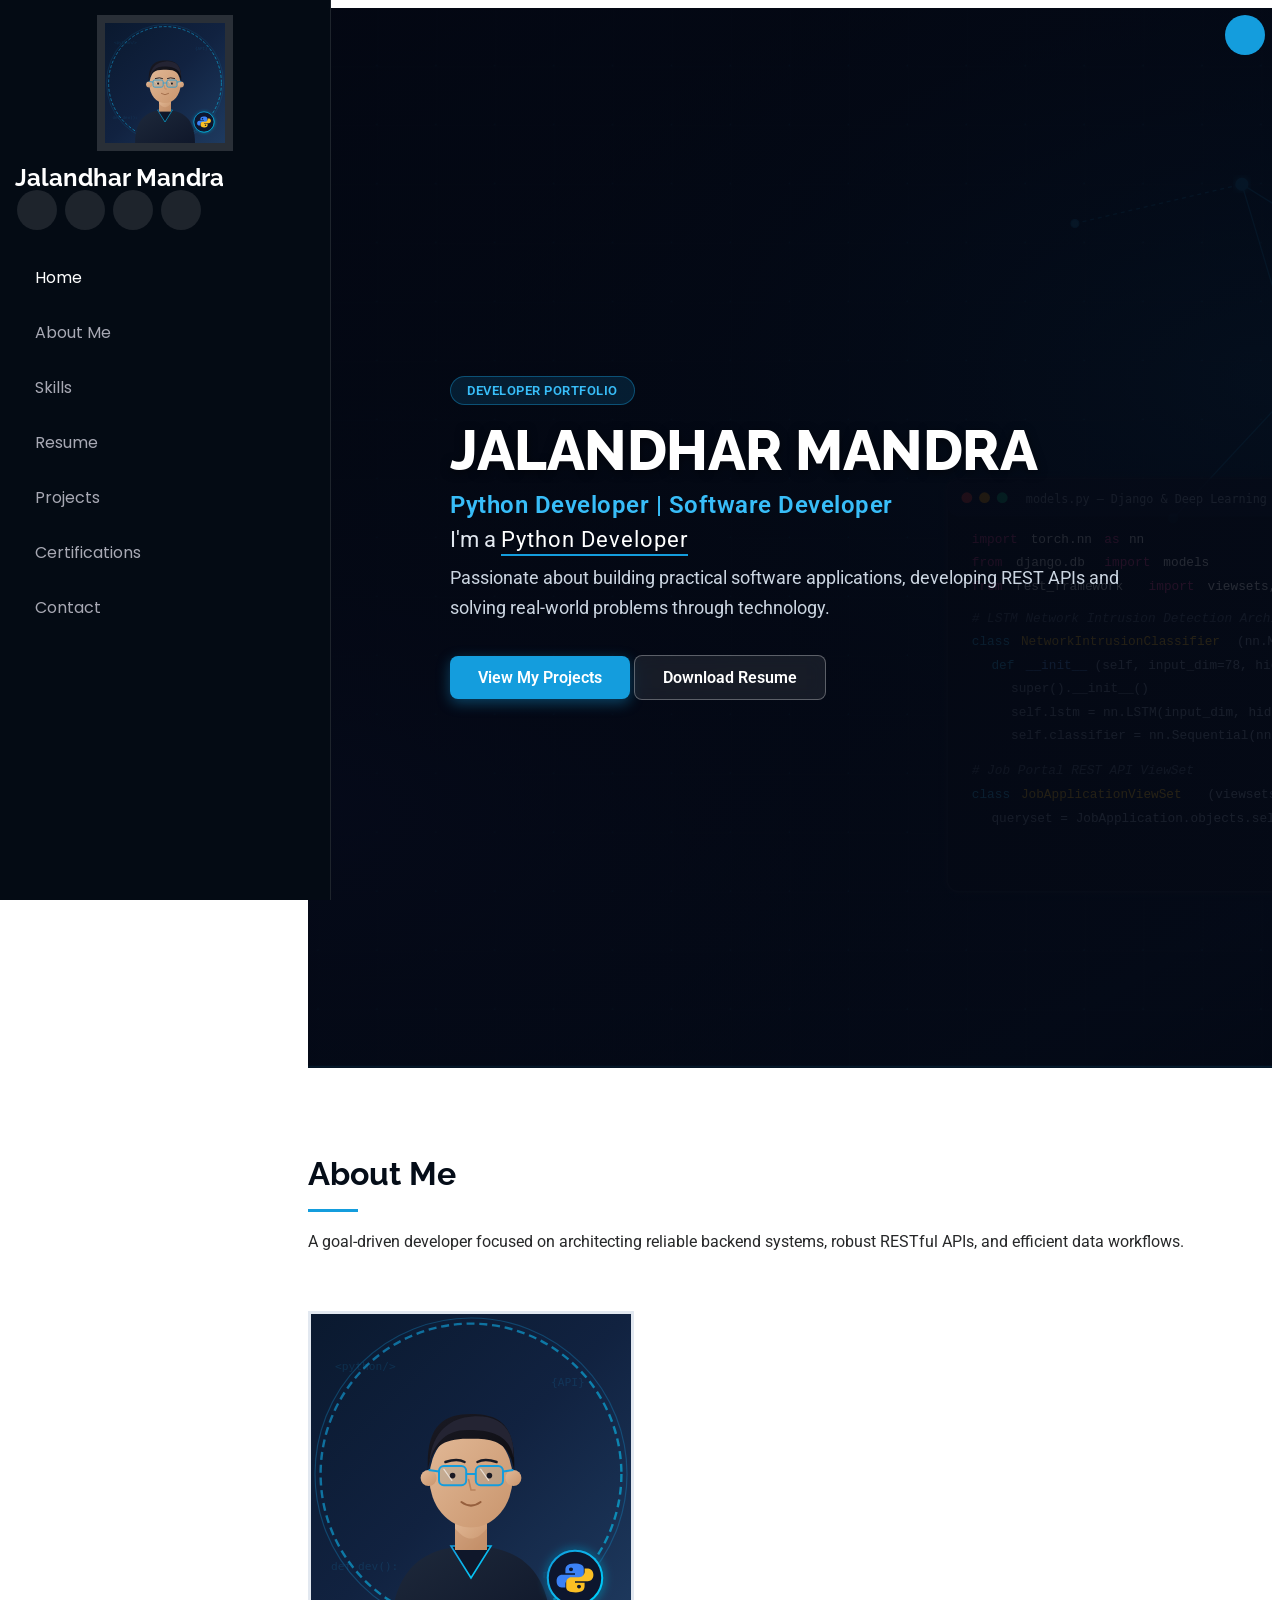
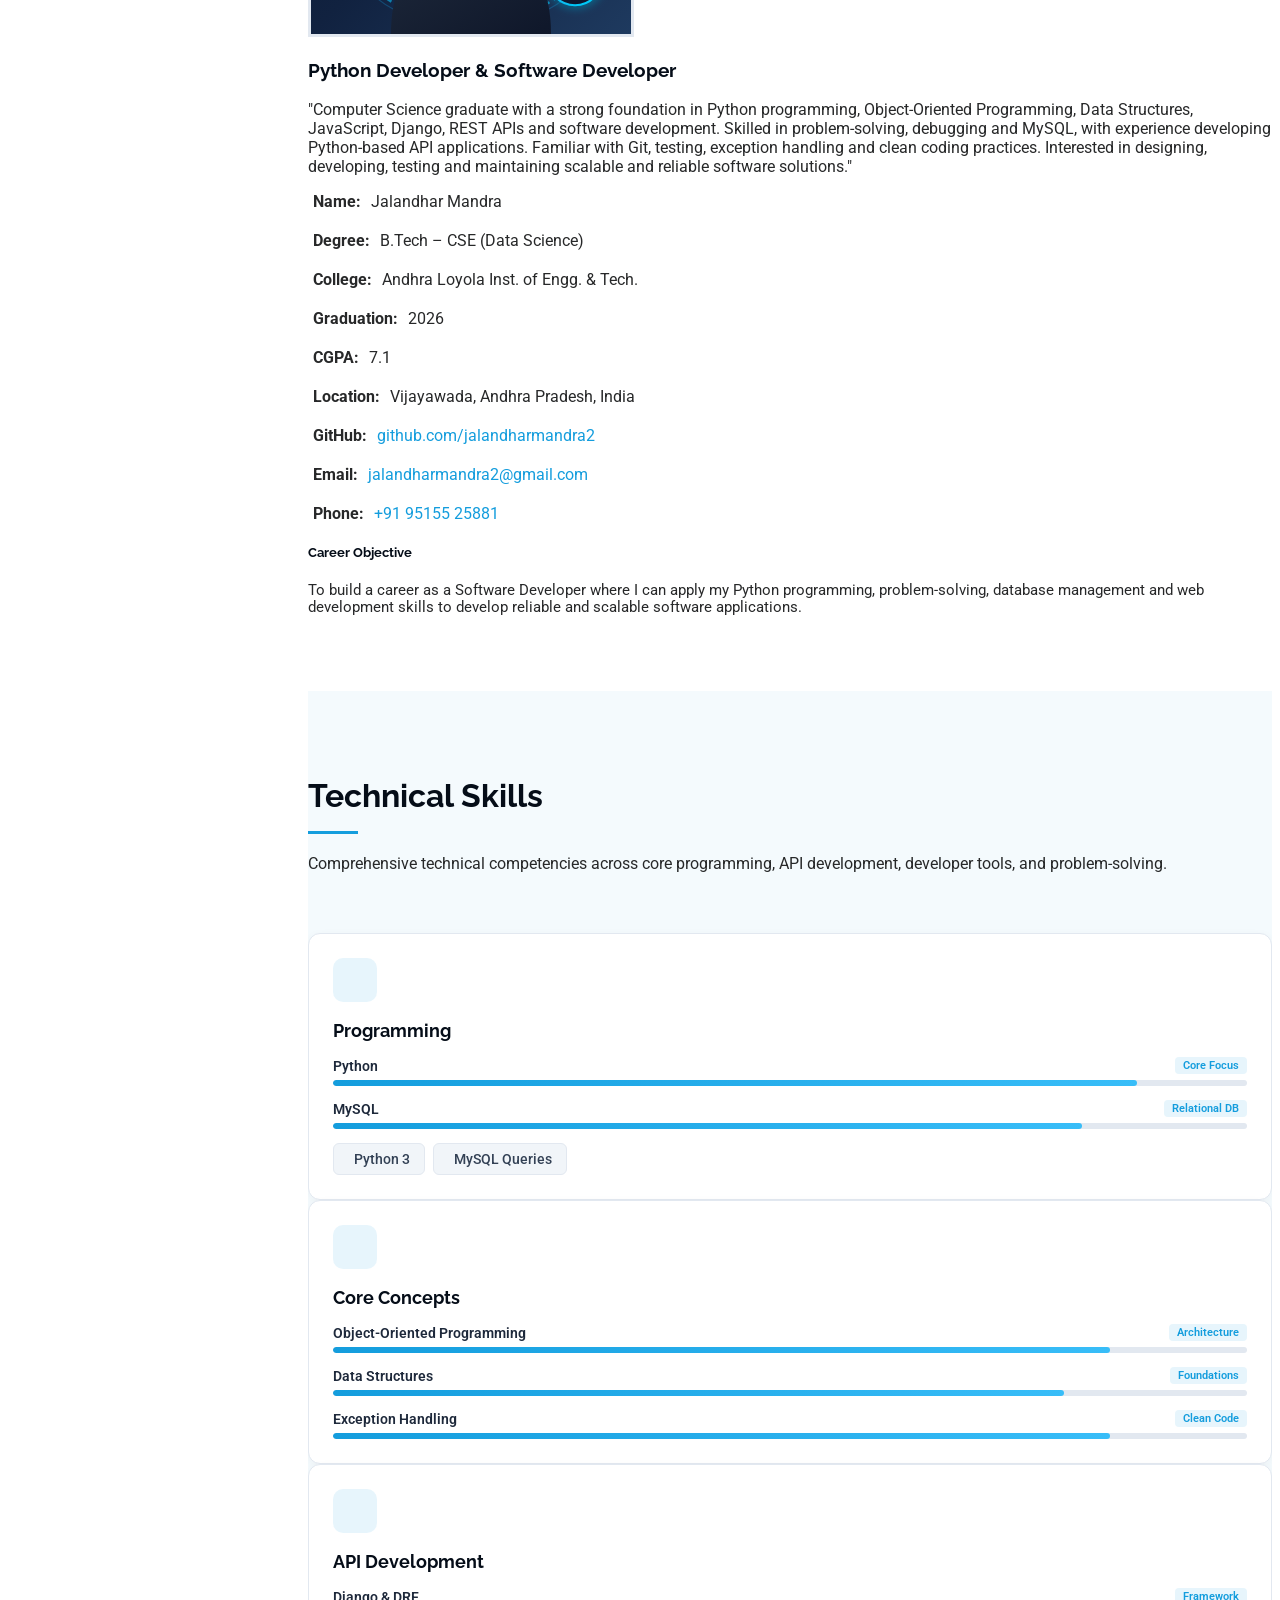
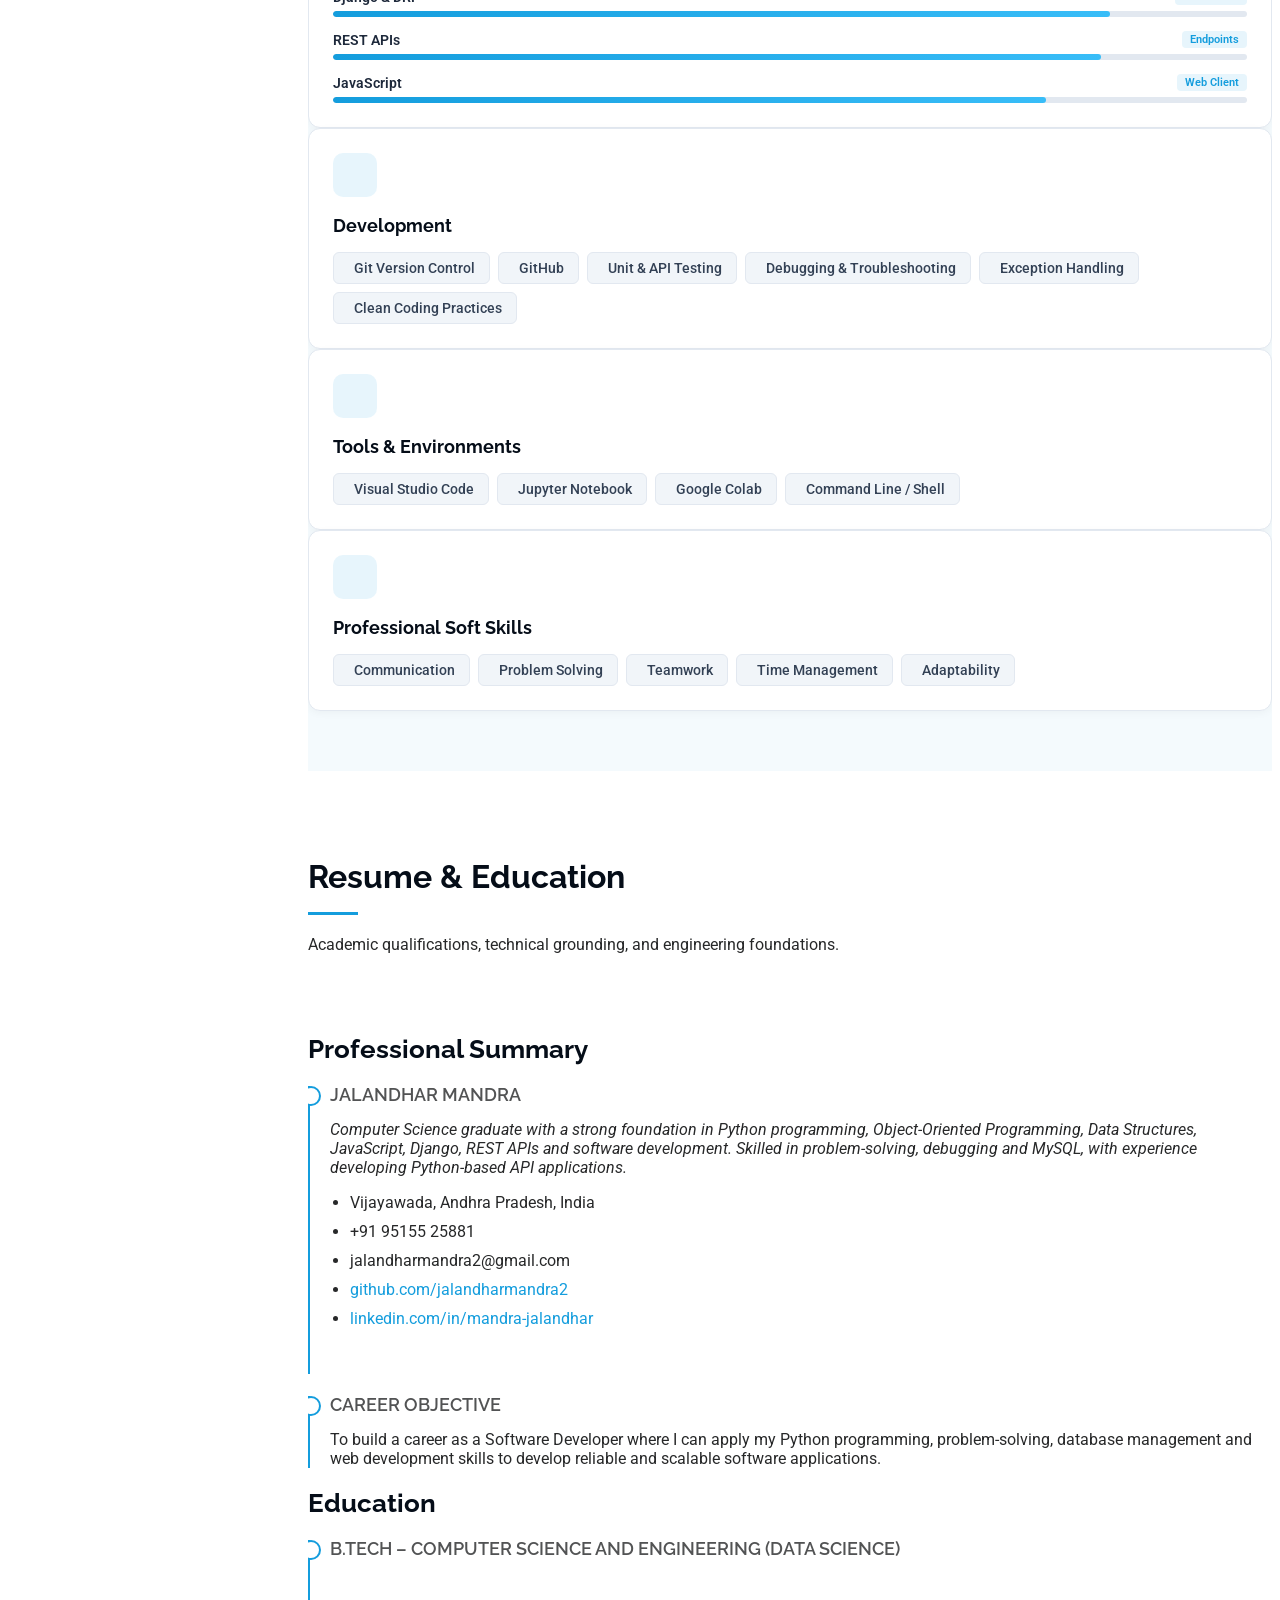
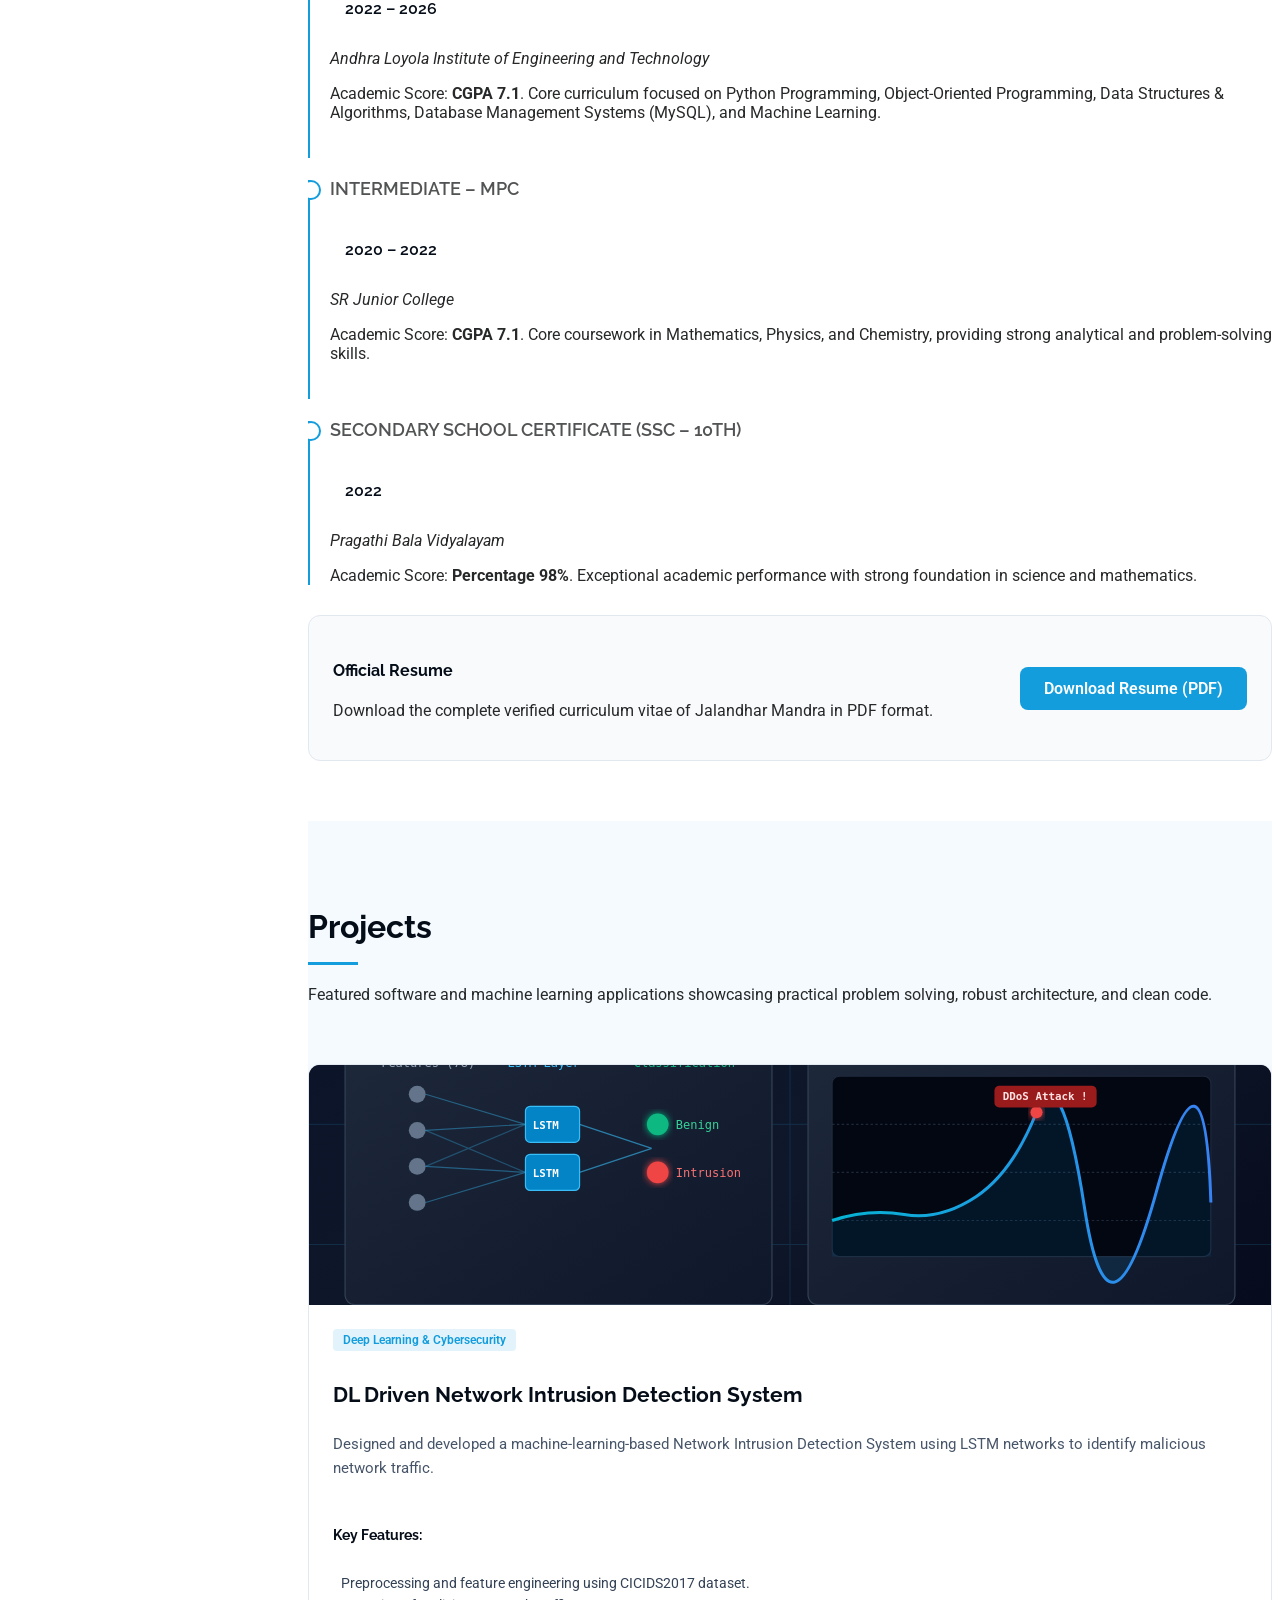
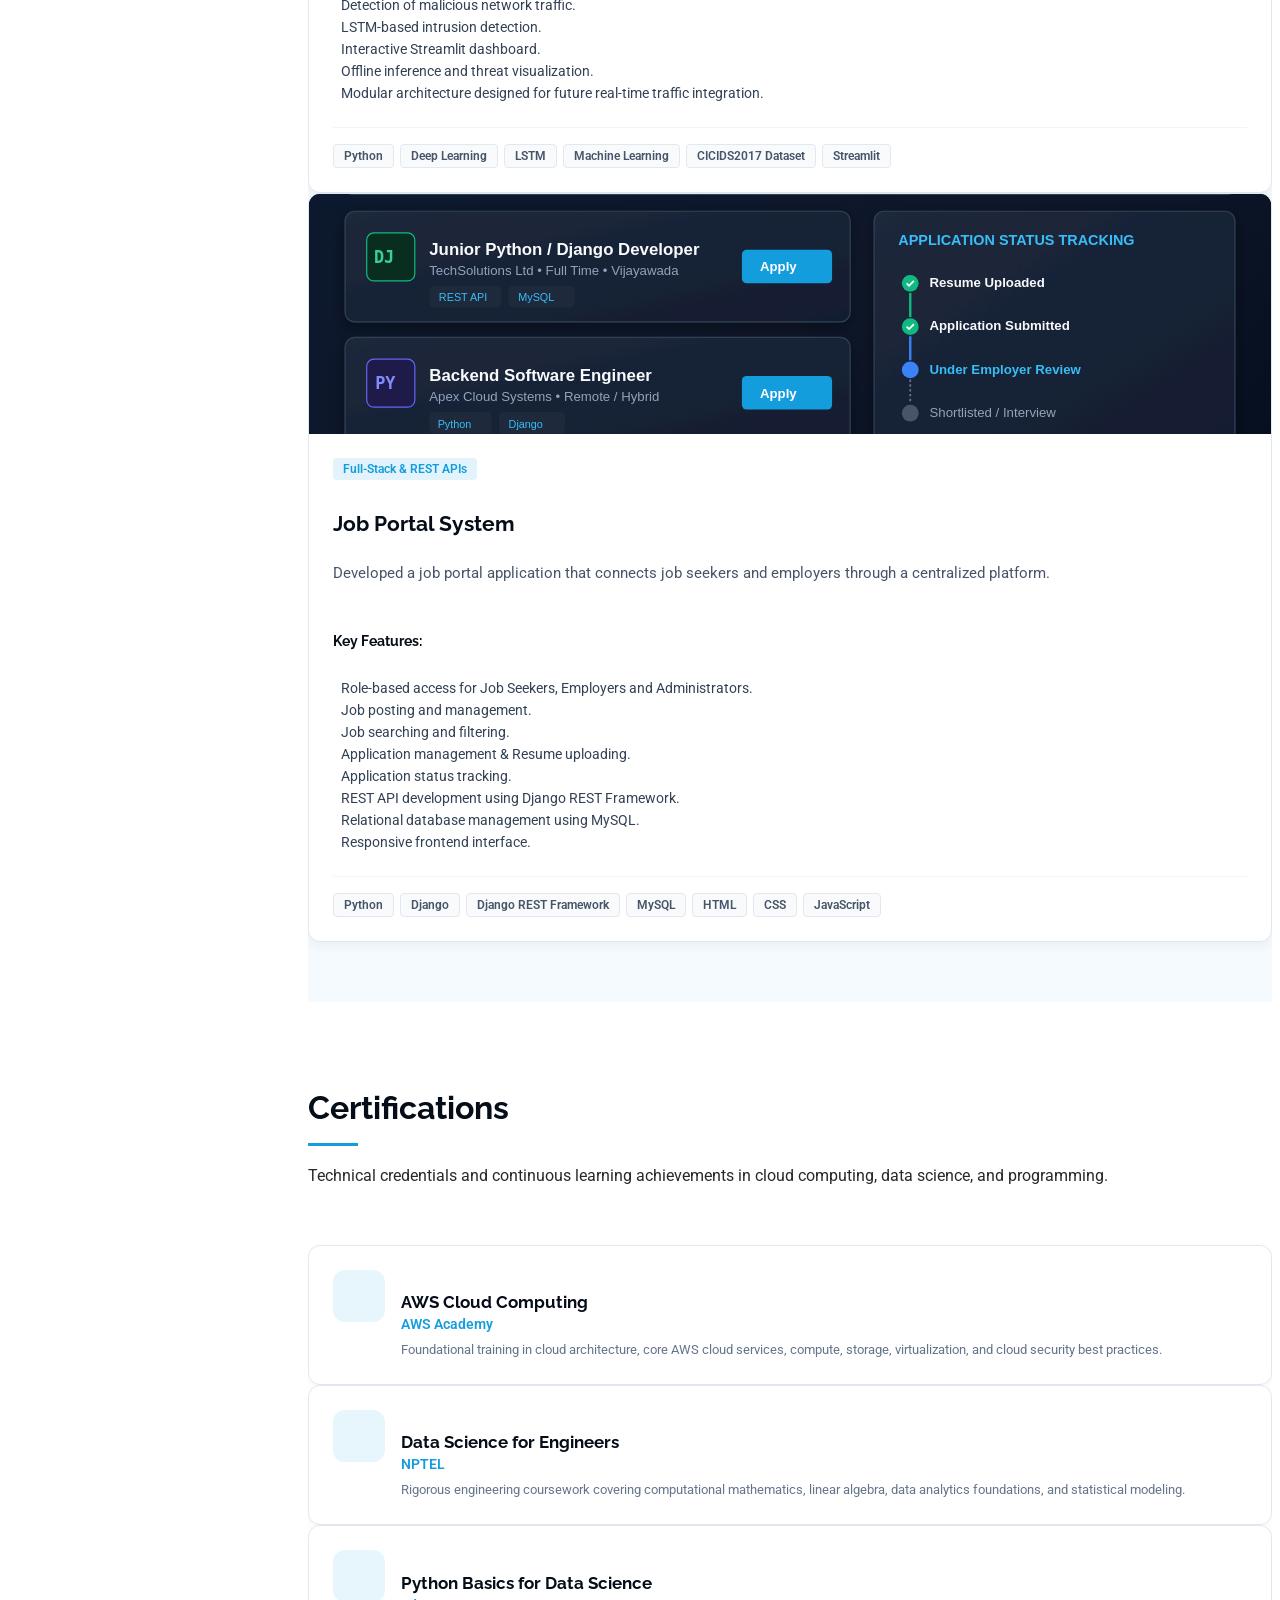
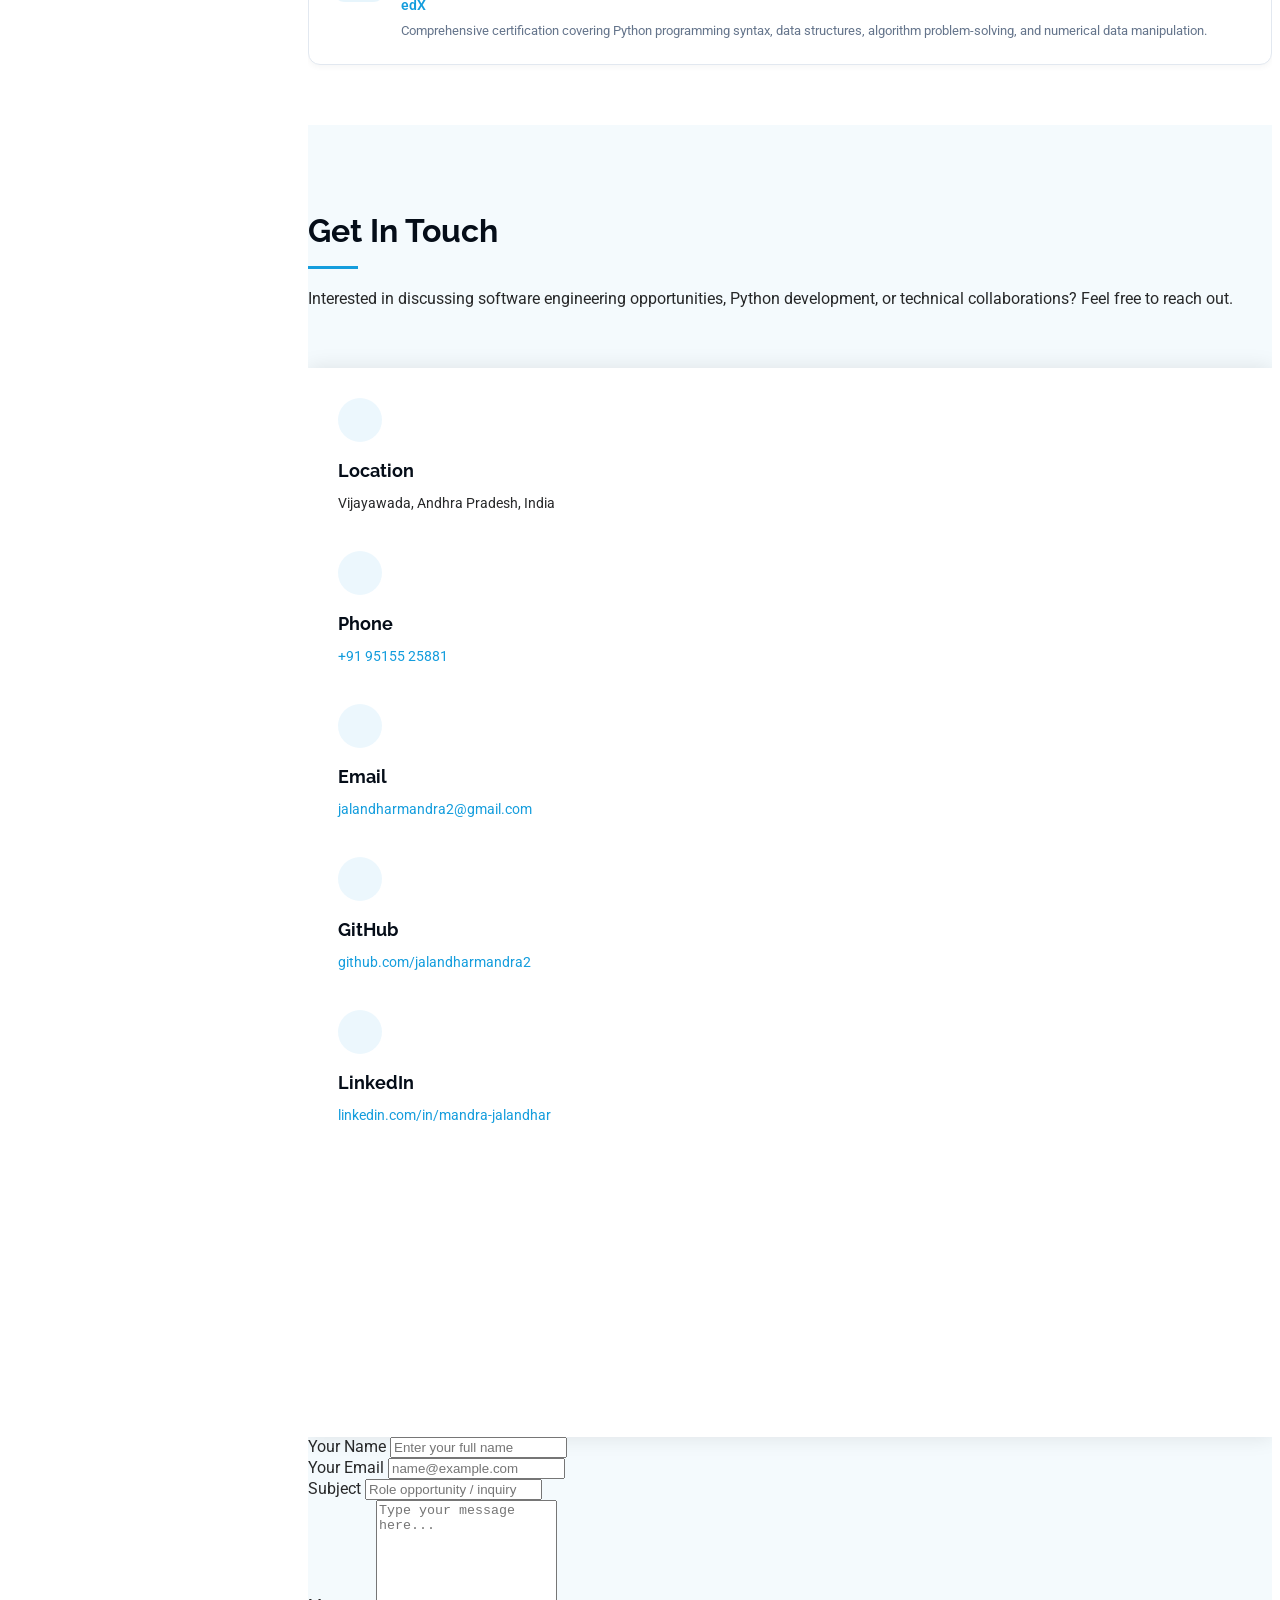
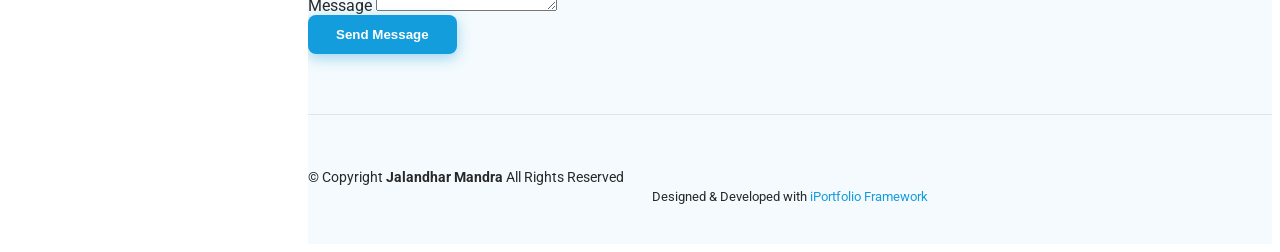
==== index.html @ edb0dbde "Initial commit: Jalandhar Mandra portfolio" ====
<!DOCTYPE html>
<html lang="en">

<head>
  <meta charset="utf-8">
  <meta content="width=device-width, initial-scale=1.0" name="viewport">
  <title>Jalandhar Mandra | Python Developer Portfolio</title>
  <meta content="Professional portfolio of Jalandhar Mandra – Python Developer, Software Developer, and Django Developer specializing in REST APIs, MySQL, and scalable software solutions." name="description">
  <meta content="Jalandhar Mandra, Python Developer, Software Developer, Django Developer, REST APIs, MySQL, Vijayawada, Portfolio, Deep Learning, Data Science" name="keywords">
  <meta name="author" content="Jalandhar Mandra">

  <!-- Open Graph / Meta -->
  <meta property="og:title" content="Jalandhar Mandra | Python Developer Portfolio">
  <meta property="og:description" content="Computer Science graduate with a strong foundation in Python programming, Object-Oriented Programming, Data Structures, Django, REST APIs and software development.">
  <meta property="og:type" content="website">
  <meta property="og:image" content="assets/img/profile-img.svg">

  <!-- Favicons -->
  <link href="assets/img/favicon.png" rel="icon">
  <link href="assets/img/apple-touch-icon.png" rel="apple-touch-icon">

  <!-- Fonts -->
  <link href="https://fonts.googleapis.com" rel="preconnect">
  <link href="https://fonts.gstatic.com" rel="preconnect" crossorigin>
  <link href="https://fonts.googleapis.com/css2?family=Roboto:ital,wght@0,100;0,300;0,400;0,500;0,700;0,900;1,100;1,300;1,400;1,500;1,700;1,900&family=Poppins:ital,wght@0,100;0,200;0,300;0,400;0,500;0,600;0,700;0,800;0,900;1,100;1,200;1,300;1,400;1,500;1,600;1,700;1,800;1,900&family=Raleway:ital,wght@0,100;0,200;0,300;0,400;0,500;0,600;0,700;0,800;0,900;1,100;1,200;1,300;1,400;1,500;1,600;1,700;1,800;1,900&display=swap" rel="stylesheet">

  <!-- Vendor CSS Files -->
  <link href="assets/vendor/bootstrap/css/bootstrap.min.css" rel="stylesheet">
  <link href="assets/vendor/bootstrap-icons/bootstrap-icons.css" rel="stylesheet">
  <link href="assets/vendor/aos/aos.css" rel="stylesheet">
  <link href="assets/vendor/glightbox/css/glightbox.min.css" rel="stylesheet">
  <link href="assets/vendor/swiper/swiper-bundle.min.css" rel="stylesheet">

  <!-- Main CSS File -->
  <link href="assets/css/main.css" rel="stylesheet">
</head>

<body class="index-page">

  <!-- Header / Sidebar -->
  <header id="header" class="header dark-background d-flex flex-column">
    <i class="header-toggle d-xl-none bi bi-list"></i>

    <div class="profile-img">
      <img src="assets/img/profile-img.svg" alt="Jalandhar Mandra" class="img-fluid rounded-circle">
    </div>

    <a href="index.html" class="logo d-flex align-items-center justify-content-center">
      <h1 class="sitename">Jalandhar Mandra</h1>
    </a>

    <div class="social-links text-center">
      <a href="https://github.com/jalandharmandra2" target="_blank" rel="noopener noreferrer" class="github" title="GitHub"><i class="bi bi-github"></i></a>
      <a href="https://linkedin.com/in/mandra-jalandhar" target="_blank" rel="noopener noreferrer" class="linkedin" title="LinkedIn"><i class="bi bi-linkedin"></i></a>
      <a href="mailto:jalandharmandra2@gmail.com" class="envelope" title="Email"><i class="bi bi-envelope"></i></a>
      <a href="tel:+919515525881" class="phone" title="Call"><i class="bi bi-telephone"></i></a>
    </div>

    <nav id="navmenu" class="navmenu">
      <ul>
        <li><a href="#hero" class="active"><i class="bi bi-house navicon"></i> Home</a></li>
        <li><a href="#about"><i class="bi bi-person navicon"></i> About Me</a></li>
        <li><a href="#skills"><i class="bi bi-gear navicon"></i> Skills</a></li>
        <li><a href="#resume"><i class="bi bi-file-earmark-text navicon"></i> Resume</a></li>
        <li><a href="#projects"><i class="bi bi-code-slash navicon"></i> Projects</a></li>
        <li><a href="#certifications"><i class="bi bi-award navicon"></i> Certifications</a></li>
        <li><a href="#contact"><i class="bi bi-envelope navicon"></i> Contact</a></li>
      </ul>
    </nav>
  </header>

  <main class="main">

    <!-- Hero Section -->
    <section id="hero" class="hero section dark-background">
      <img src="assets/img/hero-bg.svg" alt="Developer Workspace Background" class="hero-bg-img" data-aos="fade-in">

      <div class="container" data-aos="fade-up" data-aos-delay="100">
        <span class="hero-badge"><i class="bi bi-code-square me-2"></i>Developer Portfolio</span>
        <h2>JALANDHAR MANDRA</h2>
        <div class="hero-headline">Python Developer | Software Developer</div>
        <p class="hero-typed-text">I'm a <span class="typed" data-typed-items="Python Developer, Django Developer, Software Developer, Backend Developer">Python Developer</span><span class="typed-cursor typed-cursor--blink" aria-hidden="true"></span></p>
        <p class="hero-intro">Passionate about building practical software applications, developing REST APIs and solving real-world problems through technology.</p>
        
        <div class="hero-buttons d-flex flex-wrap gap-3">
          <a href="#projects" class="btn-hero-primary"><i class="bi bi-grid-fill me-2"></i>View My Projects</a>
          <a href="assets/files/Jalandhar_Mandra_Resume.pdf" download="Jalandhar_Mandra_Resume.pdf" target="_blank" class="btn-hero-secondary"><i class="bi bi-file-earmark-arrow-down-fill me-2"></i>Download Resume</a>
        </div>
      </div>
    </section><!-- /Hero Section -->

    <!-- About Me Section -->
    <section id="about" class="about section">

      <!-- Section Title -->
      <div class="container section-title" data-aos="fade-up">
        <h2>About Me</h2>
        <p>A goal-driven developer focused on architecting reliable backend systems, robust RESTful APIs, and efficient data workflows.</p>
      </div><!-- End Section Title -->

      <div class="container" data-aos="fade-up" data-aos-delay="100">

        <div class="row gy-4 justify-content-center align-items-center">
          <div class="col-lg-4 text-center">
            <img src="assets/img/profile-img.svg" class="img-fluid rounded-4 shadow-sm" alt="Jalandhar Mandra Profile" style="max-width: 320px; border: 3px solid #e2e8f0;">
          </div>
          <div class="col-lg-8 content">
            <h3 class="fw-bold text-dark mb-3">Python Developer &amp; Software Developer</h3>
            <p class="fst-italic text-secondary mb-3">
              "Computer Science graduate with a strong foundation in Python programming, Object-Oriented Programming, Data Structures, JavaScript, Django, REST APIs and software development. Skilled in problem-solving, debugging and MySQL, with experience developing Python-based API applications. Familiar with Git, testing, exception handling and clean coding practices. Interested in designing, developing, testing and maintaining scalable and reliable software solutions."
            </p>

            <div class="row my-4">
              <div class="col-lg-6">
                <ul class="list-unstyled">
                  <li class="py-1"><i class="bi bi-chevron-right text-primary me-2"></i> <strong>Name:</strong> <span>Jalandhar Mandra</span></li>
                  <li class="py-1"><i class="bi bi-chevron-right text-primary me-2"></i> <strong>Degree:</strong> <span>B.Tech – CSE (Data Science)</span></li>
                  <li class="py-1"><i class="bi bi-chevron-right text-primary me-2"></i> <strong>College:</strong> <span>Andhra Loyola Inst. of Engg. &amp; Tech.</span></li>
                  <li class="py-1"><i class="bi bi-chevron-right text-primary me-2"></i> <strong>Graduation:</strong> <span>2026</span></li>
                </ul>
              </div>
              <div class="col-lg-6">
                <ul class="list-unstyled">
                  <li class="py-1"><i class="bi bi-chevron-right text-primary me-2"></i> <strong>CGPA:</strong> <span>7.1</span></li>
                  <li class="py-1"><i class="bi bi-chevron-right text-primary me-2"></i> <strong>Location:</strong> <span>Vijayawada, Andhra Pradesh, India</span></li>
                  <li class="py-1"><i class="bi bi-chevron-right text-primary me-2"></i> <strong>GitHub:</strong> <span><a href="https://github.com/jalandharmandra2" target="_blank" rel="noopener noreferrer" class="text-primary fw-semibold">github.com/jalandharmandra2</a></span></li>
                  <li class="py-1"><i class="bi bi-chevron-right text-primary me-2"></i> <strong>Email:</strong> <span><a href="mailto:jalandharmandra2@gmail.com" class="text-dark">jalandharmandra2@gmail.com</a></span></li>
                  <li class="py-1"><i class="bi bi-chevron-right text-primary me-2"></i> <strong>Phone:</strong> <span><a href="tel:+919515525881" class="text-dark">+91 95155 25881</a></span></li>
                </ul>
              </div>
            </div>

            <div class="p-3 rounded-3 bg-light border">
              <h5 class="fw-bold mb-2 text-dark"><i class="bi bi-compass-fill text-primary me-2"></i>Career Objective</h5>
              <p class="mb-0 text-muted" style="font-size: 14.5px;">
                To build a career as a Software Developer where I can apply my Python programming, problem-solving, database management and web development skills to develop reliable and scalable software applications.
              </p>
            </div>

          </div>
        </div>

      </div>

    </section><!-- /About Section -->

    <!-- Technical Skills Section -->
    <section id="skills" class="skills section light-background">

      <!-- Section Title -->
      <div class="container section-title" data-aos="fade-up">
        <h2>Technical Skills</h2>
        <p>Comprehensive technical competencies across core programming, API development, developer tools, and problem-solving.</p>
      </div><!-- End Section Title -->

      <div class="container" data-aos="fade-up" data-aos-delay="100">

        <div class="row gy-4">

          <!-- Category 1: Programming -->
          <div class="col-lg-4 col-md-6" data-aos="fade-up" data-aos-delay="100">
            <div class="skill-card">
              <div class="skill-card-icon">
                <i class="bi bi-terminal"></i>
              </div>
              <h3 class="skill-card-title">Programming</h3>
              <div class="skill-item-bar">
                <div class="skill-meta">
                  <span class="skill-name">Python</span>
                  <span class="skill-level-tag">Core Focus</span>
                </div>
                <div class="skill-neutral-track">
                  <div class="skill-neutral-fill" style="width: 88%;"></div>
                </div>
              </div>
              <div class="skill-item-bar">
                <div class="skill-meta">
                  <span class="skill-name">MySQL</span>
                  <span class="skill-level-tag">Relational DB</span>
                </div>
                <div class="skill-neutral-track">
                  <div class="skill-neutral-fill" style="width: 82%;"></div>
                </div>
              </div>
              <div class="skill-badge-list mt-3">
                <span class="skill-badge"><i class="bi bi-filetype-py"></i>Python 3</span>
                <span class="skill-badge"><i class="bi bi-database"></i>MySQL Queries</span>
              </div>
            </div>
          </div>

          <!-- Category 2: Core Concepts -->
          <div class="col-lg-4 col-md-6" data-aos="fade-up" data-aos-delay="150">
            <div class="skill-card">
              <div class="skill-card-icon">
                <i class="bi bi-cpu"></i>
              </div>
              <h3 class="skill-card-title">Core Concepts</h3>
              <div class="skill-item-bar">
                <div class="skill-meta">
                  <span class="skill-name">Object-Oriented Programming</span>
                  <span class="skill-level-tag">Architecture</span>
                </div>
                <div class="skill-neutral-track">
                  <div class="skill-neutral-fill" style="width: 85%;"></div>
                </div>
              </div>
              <div class="skill-item-bar">
                <div class="skill-meta">
                  <span class="skill-name">Data Structures</span>
                  <span class="skill-level-tag">Foundations</span>
                </div>
                <div class="skill-neutral-track">
                  <div class="skill-neutral-fill" style="width: 80%;"></div>
                </div>
              </div>
              <div class="skill-item-bar">
                <div class="skill-meta">
                  <span class="skill-name">Exception Handling</span>
                  <span class="skill-level-tag">Clean Code</span>
                </div>
                <div class="skill-neutral-track">
                  <div class="skill-neutral-fill" style="width: 85%;"></div>
                </div>
              </div>
            </div>
          </div>

          <!-- Category 3: API Development -->
          <div class="col-lg-4 col-md-6" data-aos="fade-up" data-aos-delay="200">
            <div class="skill-card">
              <div class="skill-card-icon">
                <i class="bi bi-cloud-arrow-up"></i>
              </div>
              <h3 class="skill-card-title">API Development</h3>
              <div class="skill-item-bar">
                <div class="skill-meta">
                  <span class="skill-name">Django &amp; DRF</span>
                  <span class="skill-level-tag">Framework</span>
                </div>
                <div class="skill-neutral-track">
                  <div class="skill-neutral-fill" style="width: 85%;"></div>
                </div>
              </div>
              <div class="skill-item-bar">
                <div class="skill-meta">
                  <span class="skill-name">REST APIs</span>
                  <span class="skill-level-tag">Endpoints</span>
                </div>
                <div class="skill-neutral-track">
                  <div class="skill-neutral-fill" style="width: 84%;"></div>
                </div>
              </div>
              <div class="skill-item-bar">
                <div class="skill-meta">
                  <span class="skill-name">JavaScript</span>
                  <span class="skill-level-tag">Web Client</span>
                </div>
                <div class="skill-neutral-track">
                  <div class="skill-neutral-fill" style="width: 78%;"></div>
                </div>
              </div>
            </div>
          </div>

          <!-- Category 4: Development -->
          <div class="col-lg-4 col-md-6" data-aos="fade-up" data-aos-delay="250">
            <div class="skill-card">
              <div class="skill-card-icon">
                <i class="bi bi-git"></i>
              </div>
              <h3 class="skill-card-title">Development</h3>
              <div class="skill-badge-list">
                <span class="skill-badge"><i class="bi bi-git"></i>Git Version Control</span>
                <span class="skill-badge"><i class="bi bi-github"></i>GitHub</span>
                <span class="skill-badge"><i class="bi bi-check2-circle"></i>Unit &amp; API Testing</span>
                <span class="skill-badge"><i class="bi bi-bug"></i>Debugging &amp; Troubleshooting</span>
                <span class="skill-badge"><i class="bi bi-shield-check"></i>Exception Handling</span>
                <span class="skill-badge"><i class="bi bi-journal-code"></i>Clean Coding Practices</span>
              </div>
            </div>
          </div>

          <!-- Category 5: Tools -->
          <div class="col-lg-4 col-md-6" data-aos="fade-up" data-aos-delay="300">
            <div class="skill-card">
              <div class="skill-card-icon">
                <i class="bi bi-tools"></i>
              </div>
              <h3 class="skill-card-title">Tools &amp; Environments</h3>
              <div class="skill-badge-list">
                <span class="skill-badge"><i class="bi bi-code-square"></i>Visual Studio Code</span>
                <span class="skill-badge"><i class="bi bi-journal-bookmark-fill"></i>Jupyter Notebook</span>
                <span class="skill-badge"><i class="bi bi-cloud-check"></i>Google Colab</span>
                <span class="skill-badge"><i class="bi bi-terminal-fill"></i>Command Line / Shell</span>
              </div>
            </div>
          </div>

          <!-- Category 6: Soft Skills -->
          <div class="col-lg-4 col-md-6" data-aos="fade-up" data-aos-delay="350">
            <div class="skill-card">
              <div class="skill-card-icon">
                <i class="bi bi-people"></i>
              </div>
              <h3 class="skill-card-title">Professional Soft Skills</h3>
              <div class="skill-badge-list">
                <span class="skill-badge"><i class="bi bi-chat-left-dots-fill"></i>Communication</span>
                <span class="skill-badge"><i class="bi bi-lightbulb-fill"></i>Problem Solving</span>
                <span class="skill-badge"><i class="bi bi-diagram-3-fill"></i>Teamwork</span>
                <span class="skill-badge"><i class="bi bi-clock-history"></i>Time Management</span>
                <span class="skill-badge"><i class="bi bi-arrow-repeat"></i>Adaptability</span>
              </div>
            </div>
          </div>

        </div>

      </div>

    </section><!-- /Skills Section -->

    <!-- Resume and Education Section -->
    <section id="resume" class="resume section">

      <!-- Section Title -->
      <div class="container section-title" data-aos="fade-up">
        <h2>Resume &amp; Education</h2>
        <p>Academic qualifications, technical grounding, and engineering foundations.</p>
      </div><!-- End Section Title -->

      <div class="container">

        <div class="row">

          <div class="col-lg-6" data-aos="fade-up" data-aos-delay="100">
            <h3 class="resume-title">Professional Summary</h3>

            <div class="resume-item pb-0">
              <h4>Jalandhar Mandra</h4>
              <p><em>Computer Science graduate with a strong foundation in Python programming, Object-Oriented Programming, Data Structures, JavaScript, Django, REST APIs and software development. Skilled in problem-solving, debugging and MySQL, with experience developing Python-based API applications.</em></p>
              <ul>
                <li>Vijayawada, Andhra Pradesh, India</li>
                <li>+91 95155 25881</li>
                <li>jalandharmandra2@gmail.com</li>
                <li><a href="https://github.com/jalandharmandra2" target="_blank" rel="noopener noreferrer">github.com/jalandharmandra2</a></li>
                <li><a href="https://linkedin.com/in/mandra-jalandhar" target="_blank" rel="noopener noreferrer">linkedin.com/in/mandra-jalandhar</a></li>
              </ul>
            </div><!-- End Resume Item -->

            <div class="resume-item mt-4">
              <h4>Career Objective</h4>
              <p>To build a career as a Software Developer where I can apply my Python programming, problem-solving, database management and web development skills to develop reliable and scalable software applications.</p>
            </div><!-- End Resume Item -->

          </div>

          <div class="col-lg-6" data-aos="fade-up" data-aos-delay="200">
            <h3 class="resume-title">Education</h3>

            <!-- B.Tech -->
            <div class="resume-item">
              <h4>B.Tech – Computer Science and Engineering (Data Science)</h4>
              <h5>2022 – 2026</h5>
              <p><em>Andhra Loyola Institute of Engineering and Technology</em></p>
              <p>Academic Score: <strong>CGPA 7.1</strong>. Core curriculum focused on Python Programming, Object-Oriented Programming, Data Structures &amp; Algorithms, Database Management Systems (MySQL), and Machine Learning.</p>
            </div><!-- End Resume Item -->

            <!-- Intermediate -->
            <div class="resume-item">
              <h4>Intermediate – MPC</h4>
              <h5>2020 – 2022</h5>
              <p><em>SR Junior College</em></p>
              <p>Academic Score: <strong>CGPA 7.1</strong>. Core coursework in Mathematics, Physics, and Chemistry, providing strong analytical and problem-solving skills.</p>
            </div><!-- End Resume Item -->

            <!-- SSC -->
            <div class="resume-item">
              <h4>Secondary School Certificate (SSC – 10th)</h4>
              <h5>2022</h5>
              <p><em>Pragathi Bala Vidyalayam</em></p>
              <p>Academic Score: <strong>Percentage 98%</strong>. Exceptional academic performance with strong foundation in science and mathematics.</p>
            </div><!-- End Resume Item -->

          </div>

        </div>

        <!-- Download Resume Callout -->
        <div class="resume-download-box" data-aos="fade-up" data-aos-delay="100">
          <div>
            <h4 class="mb-1 fw-bold text-dark"><i class="bi bi-file-earmark-pdf-fill text-danger me-2"></i>Official Resume</h4>
            <p class="mb-0 text-muted">Download the complete verified curriculum vitae of Jalandhar Mandra in PDF format.</p>
          </div>
          <div>
            <a href="assets/files/Jalandhar_Mandra_Resume.pdf" download="Jalandhar_Mandra_Resume.pdf" target="_blank" class="btn-resume-download">
              <i class="bi bi-download me-2"></i> Download Resume (PDF)
            </a>
          </div>
        </div>

      </div>

    </section><!-- /Resume Section -->

    <!-- Projects Section -->
    <section id="projects" class="portfolio section light-background">

      <!-- Section Title -->
      <div class="container section-title" data-aos="fade-up">
        <h2>Projects</h2>
        <p>Featured software and machine learning applications showcasing practical problem solving, robust architecture, and clean code.</p>
      </div><!-- End Section Title -->

      <div class="container">

        <div class="row gy-4" data-aos="fade-up" data-aos-delay="100">

          <!-- PROJECT 1: DL Driven Network Intrusion Detection System -->
          <div class="col-lg-6 col-md-12">
            <div class="project-card">
              <div class="project-thumb-wrap">
                <img src="assets/img/portfolio/nids-project.svg" alt="DL Driven Network Intrusion Detection System" class="img-fluid">
              </div>
              <div class="project-body">
                <span class="project-type-badge"><i class="bi bi-shield-check me-1"></i>Deep Learning &amp; Cybersecurity</span>
                <h3 class="project-title">DL Driven Network Intrusion Detection System</h3>
                <p class="project-desc">
                  Designed and developed a machine-learning-based Network Intrusion Detection System using LSTM networks to identify malicious network traffic.
                </p>

                <h6 class="fw-bold text-dark mb-2" style="font-size: 13.5px;">Key Features:</h6>
                <ul class="project-features-list">
                  <li><i class="bi bi-check-circle-fill"></i> Preprocessing and feature engineering using CICIDS2017 dataset.</li>
                  <li><i class="bi bi-check-circle-fill"></i> Detection of malicious network traffic.</li>
                  <li><i class="bi bi-check-circle-fill"></i> LSTM-based intrusion detection.</li>
                  <li><i class="bi bi-check-circle-fill"></i> Interactive Streamlit dashboard.</li>
                  <li><i class="bi bi-check-circle-fill"></i> Offline inference and threat visualization.</li>
                  <li><i class="bi bi-check-circle-fill"></i> Modular architecture designed for future real-time traffic integration.</li>
                </ul>

                <div class="tech-badge-container">
                  <span class="tech-badge">Python</span>
                  <span class="tech-badge">Deep Learning</span>
                  <span class="tech-badge">LSTM</span>
                  <span class="tech-badge">Machine Learning</span>
                  <span class="tech-badge">CICIDS2017 Dataset</span>
                  <span class="tech-badge">Streamlit</span>
                </div>
              </div>
            </div>
          </div><!-- End Project 1 -->

          <!-- PROJECT 2: Job Portal System -->
          <div class="col-lg-6 col-md-12">
            <div class="project-card">
              <div class="project-thumb-wrap">
                <img src="assets/img/portfolio/job-portal.svg" alt="Job Portal System" class="img-fluid">
              </div>
              <div class="project-body">
                <span class="project-type-badge"><i class="bi bi-briefcase-fill me-1"></i>Full-Stack &amp; REST APIs</span>
                <h3 class="project-title">Job Portal System</h3>
                <p class="project-desc">
                  Developed a job portal application that connects job seekers and employers through a centralized platform.
                </p>

                <h6 class="fw-bold text-dark mb-2" style="font-size: 13.5px;">Key Features:</h6>
                <ul class="project-features-list">
                  <li><i class="bi bi-check-circle-fill"></i> Role-based access for Job Seekers, Employers and Administrators.</li>
                  <li><i class="bi bi-check-circle-fill"></i> Job posting and management.</li>
                  <li><i class="bi bi-check-circle-fill"></i> Job searching and filtering.</li>
                  <li><i class="bi bi-check-circle-fill"></i> Application management &amp; Resume uploading.</li>
                  <li><i class="bi bi-check-circle-fill"></i> Application status tracking.</li>
                  <li><i class="bi bi-check-circle-fill"></i> REST API development using Django REST Framework.</li>
                  <li><i class="bi bi-check-circle-fill"></i> Relational database management using MySQL.</li>
                  <li><i class="bi bi-check-circle-fill"></i> Responsive frontend interface.</li>
                </ul>

                <div class="tech-badge-container">
                  <span class="tech-badge">Python</span>
                  <span class="tech-badge">Django</span>
                  <span class="tech-badge">Django REST Framework</span>
                  <span class="tech-badge">MySQL</span>
                  <span class="tech-badge">HTML</span>
                  <span class="tech-badge">CSS</span>
                  <span class="tech-badge">JavaScript</span>
                </div>
              </div>
            </div>
          </div><!-- End Project 2 -->

        </div>

      </div>

    </section><!-- /Projects Section -->

    <!-- Certifications Section -->
    <section id="certifications" class="certifications section">

      <!-- Section Title -->
      <div class="container section-title" data-aos="fade-up">
        <h2>Certifications</h2>
        <p>Technical credentials and continuous learning achievements in cloud computing, data science, and programming.</p>
      </div><!-- End Section Title -->

      <div class="container" data-aos="fade-up" data-aos-delay="100">

        <div class="row gy-4">

          <!-- Certification 1 -->
          <div class="col-lg-4 col-md-6" data-aos="fade-up" data-aos-delay="100">
            <div class="cert-card">
              <div class="cert-icon-box">
                <i class="bi bi-cloud-check-fill"></i>
              </div>
              <div class="cert-info">
                <h4>AWS Cloud Computing</h4>
                <div class="cert-issuer">AWS Academy</div>
                <p class="cert-desc">Foundational training in cloud architecture, core AWS cloud services, compute, storage, virtualization, and cloud security best practices.</p>
              </div>
            </div>
          </div>

          <!-- Certification 2 -->
          <div class="col-lg-4 col-md-6" data-aos="fade-up" data-aos-delay="200">
            <div class="cert-card">
              <div class="cert-icon-box">
                <i class="bi bi-cpu-fill"></i>
              </div>
              <div class="cert-info">
                <h4>Data Science for Engineers</h4>
                <div class="cert-issuer">NPTEL</div>
                <p class="cert-desc">Rigorous engineering coursework covering computational mathematics, linear algebra, data analytics foundations, and statistical modeling.</p>
              </div>
            </div>
          </div>

          <!-- Certification 3 -->
          <div class="col-lg-4 col-md-6" data-aos="fade-up" data-aos-delay="300">
            <div class="cert-card">
              <div class="cert-icon-box">
                <i class="bi bi-award-fill"></i>
              </div>
              <div class="cert-info">
                <h4>Python Basics for Data Science</h4>
                <div class="cert-issuer">edX</div>
                <p class="cert-desc">Comprehensive certification covering Python programming syntax, data structures, algorithm problem-solving, and numerical data manipulation.</p>
              </div>
            </div>
          </div>

        </div>

      </div>

    </section><!-- /Certifications Section -->

    <!-- Contact Section -->
    <section id="contact" class="contact section light-background">

      <!-- Section Title -->
      <div class="container section-title" data-aos="fade-up">
        <h2>Get In Touch</h2>
        <p>Interested in discussing software engineering opportunities, Python development, or technical collaborations? Feel free to reach out.</p>
      </div><!-- End Section Title -->

      <div class="container" data-aos="fade-up" data-aos-delay="100">

        <div class="row gy-4">

          <div class="col-lg-5">

            <div class="info-wrap">
              <div class="info-item d-flex" data-aos="fade-up" data-aos-delay="200">
                <i class="bi bi-geo-alt flex-shrink-0"></i>
                <div>
                  <h3>Location</h3>
                  <p>Vijayawada, Andhra Pradesh, India</p>
                </div>
              </div><!-- End Info Item -->

              <div class="info-item d-flex" data-aos="fade-up" data-aos-delay="300">
                <i class="bi bi-telephone flex-shrink-0"></i>
                <div>
                  <h3>Phone</h3>
                  <p><a href="tel:+919515525881" class="text-dark">+91 95155 25881</a></p>
                </div>
              </div><!-- End Info Item -->

              <div class="info-item d-flex" data-aos="fade-up" data-aos-delay="400">
                <i class="bi bi-envelope flex-shrink-0"></i>
                <div>
                  <h3>Email</h3>
                  <p><a href="mailto:jalandharmandra2@gmail.com" class="text-dark">jalandharmandra2@gmail.com</a></p>
                </div>
              </div><!-- End Info Item -->

              <div class="info-item d-flex" data-aos="fade-up" data-aos-delay="450">
                <i class="bi bi-github flex-shrink-0"></i>
                <div>
                  <h3>GitHub</h3>
                  <p><a href="https://github.com/jalandharmandra2" target="_blank" rel="noopener noreferrer" class="text-primary fw-semibold">github.com/jalandharmandra2</a></p>
                </div>
              </div><!-- End Info Item -->

              <div class="info-item d-flex" data-aos="fade-up" data-aos-delay="500">
                <i class="bi bi-linkedin flex-shrink-0"></i>
                <div>
                  <h3>LinkedIn</h3>
                  <p><a href="https://linkedin.com/in/mandra-jalandhar" target="_blank" rel="noopener noreferrer" class="text-primary fw-semibold">linkedin.com/in/mandra-jalandhar</a></p>
                </div>
              </div><!-- End Info Item -->

              <iframe src="https://www.google.com/maps/embed?pb=!1m18!1m12!1m3!1d122410.15582352125!2d80.57045239999999!3d16.510313!2m3!1f0!2f0!3f0!3m2!1i1024!2i768!4f13.1!3m3!1m2!1s0x3a35eff9482d944b%3A0x939b7e84ab4a0265!2sVijayawada%2C%20Andhra%20Pradesh!5e0!3m2!1sen!2sin!4v1710000000000!5m2!1sen!2sin" frameborder="0" style="border:0; width: 100%; height: 240px; border-radius: 8px;" allowfullscreen="" loading="lazy" referrerpolicy="no-referrer-when-downgrade" title="Vijayawada Map"></iframe>
            </div>
          </div>

          <div class="col-lg-7">
            <form id="contact-form" class="p-4 bg-white rounded-3 shadow-sm border" data-aos="fade-up" data-aos-delay="200">
              <div class="row gy-4">

                <div class="col-md-6">
                  <label for="contact-name" class="pb-2 fw-semibold text-dark">Your Name</label>
                  <input type="text" name="name" id="contact-name" class="form-control" placeholder="Enter your full name" required>
                </div>

                <div class="col-md-6">
                  <label for="contact-email" class="pb-2 fw-semibold text-dark">Your Email</label>
                  <input type="email" class="form-control" name="email" id="contact-email" placeholder="name@example.com" required>
                </div>

                <div class="col-md-12">
                  <label for="contact-subject" class="pb-2 fw-semibold text-dark">Subject</label>
                  <input type="text" class="form-control" name="subject" id="contact-subject" placeholder="Role opportunity / inquiry" required>
                </div>

                <div class="col-md-12">
                  <label for="contact-message" class="pb-2 fw-semibold text-dark">Message</label>
                  <textarea class="form-control" name="message" rows="7" id="contact-message" placeholder="Type your message here..." required></textarea>
                </div>

                <div class="col-md-12">
                  <button type="submit" class="btn btn-hero-primary px-4 py-2 border-0">
                    <i class="bi bi-send-fill me-2"></i>Send Message
                  </button>
                  <div id="contact-feedback"></div>
                </div>

              </div>
            </form>
          </div><!-- End Contact Form -->

        </div>

      </div>

    </section><!-- /Contact Section -->

  </main>

  <footer id="footer" class="footer position-relative light-background">
    <div class="container">
      <div class="copyright text-center">
        <p>© <span>Copyright</span> <strong class="px-1 sitename">Jalandhar Mandra</strong> <span>All Rights Reserved</span></p>
      </div>
      <div class="credits text-center">
        Designed &amp; Developed with <a href="https://bootstrapmade.com/" target="_blank" rel="noopener noreferrer">iPortfolio Framework</a>
      </div>
    </div>
  </footer>

  <!-- Scroll Top -->
  <a href="#" id="scroll-top" class="scroll-top d-flex align-items-center justify-content-center"><i class="bi bi-arrow-up-short"></i></a>

  <!-- Preloader -->
  <div id="preloader"></div>

  <!-- Vendor JS Files -->
  <script src="assets/vendor/bootstrap/js/bootstrap.bundle.min.js"></script>
  <script src="assets/vendor/aos/aos.js"></script>
  <script src="assets/vendor/typed.js/typed.umd.js"></script>
  <script src="assets/vendor/waypoints/noframework.waypoints.js"></script>
  <script src="assets/vendor/glightbox/js/glightbox.min.js"></script>
  <script src="assets/vendor/imagesloaded/imagesloaded.pkgd.min.js"></script>
  <script src="assets/vendor/swiper/swiper-bundle.min.js"></script>

  <!-- Main JS File -->
  <script src="assets/js/main.js"></script>

</body>

</html>
---- assets/css/main.css ----
/**
* Template Name: iPortfolio
* Template URL: https://bootstrapmade.com/iportfolio-bootstrap-portfolio-websites-template/
* Updated: Jun 29 2024 with Bootstrap v5.3.3
* Author: BootstrapMade.com
* License: https://bootstrapmade.com/license/
*/

/*--------------------------------------------------------------
# Font & Color Variables
# Help: https://bootstrapmade.com/color-system/
--------------------------------------------------------------*/
/* Fonts */
:root {
  --default-font: "Roboto",  system-ui, -apple-system, "Segoe UI", Roboto, "Helvetica Neue", Arial, "Noto Sans", "Liberation Sans", sans-serif, "Apple Color Emoji", "Segoe UI Emoji", "Segoe UI Symbol", "Noto Color Emoji";
  --heading-font: "Raleway",  sans-serif;
  --nav-font: "Poppins",  sans-serif;
}

/* Global Colors - The following color variables are used throughout the website. Updating them here will change the color scheme of the entire website */
:root { 
  --background-color: #ffffff; /* Background color for the entire website, including individual sections */
  --default-color: #272829; /* Default color used for the majority of the text content across the entire website */
  --heading-color: #050d18; /* Color for headings, subheadings and title throughout the website */
  --accent-color: #149ddd; /* Accent color that represents your brand on the website. It's used for buttons, links, and other elements that need to stand out */
  --surface-color: #ffffff; /* The surface color is used as a background of boxed elements within sections, such as cards, icon boxes, or other elements that require a visual separation from the global background. */
  --contrast-color: #ffffff; /* Contrast color for text, ensuring readability against backgrounds of accent, heading, or default colors. */
}

/* Nav Menu Colors - The following color variables are used specifically for the navigation menu. They are separate from the global colors to allow for more customization options */
:root {
  --nav-color: #a8a9b4;  /* The default color of the main navmenu links */
  --nav-hover-color: #ffffff; /* Applied to main navmenu links when they are hovered over or active */
  --nav-mobile-background-color: #040b14; /* Used as the background color for mobile navigation menu */
  --nav-dropdown-background-color: #040b14; /* Used as the background color for dropdown items that appear when hovering over primary navigation items */
  --nav-dropdown-color: #a8a9b4; /* Used for navigation links of the dropdown items in the navigation menu. */
  --nav-dropdown-hover-color: #ffffff; /* Similar to --nav-hover-color, this color is applied to dropdown navigation links when they are hovered over. */
}

/* Color Presets - These classes override global colors when applied to any section or element, providing reuse of the sam color scheme. */

.light-background {
  --background-color: #f4fafd;
  --surface-color: #ffffff;
}

.dark-background {
  --background-color: #040b14;
  --default-color: #ffffff;
  --heading-color: #ffffff;
  --surface-color: #151f2b;
  --contrast-color: #ffffff;
}

/* Smooth scroll */
:root {
  scroll-behavior: smooth;
}

/*--------------------------------------------------------------
# General Styling & Shared Classes
--------------------------------------------------------------*/
body {
  color: var(--default-color);
  background-color: var(--background-color);
  font-family: var(--default-font);
}

a {
  color: var(--accent-color);
  text-decoration: none;
  transition: 0.3s;
}

a:hover {
  color: color-mix(in srgb, var(--accent-color), transparent 25%);
  text-decoration: none;
}

h1,
h2,
h3,
h4,
h5,
h6 {
  color: var(--heading-color);
  font-family: var(--heading-font);
}

/* PHP Email Form Messages
------------------------------*/
.php-email-form .error-message {
  display: none;
  background: #df1529;
  color: #ffffff;
  text-align: left;
  padding: 15px;
  margin-bottom: 24px;
  font-weight: 600;
}

.php-email-form .sent-message {
  display: none;
  color: #ffffff;
  background: #059652;
  text-align: center;
  padding: 15px;
  margin-bottom: 24px;
  font-weight: 600;
}

.php-email-form .loading {
  display: none;
  background: var(--surface-color);
  text-align: center;
  padding: 15px;
  margin-bottom: 24px;
}

.php-email-form .loading:before {
  content: "";
  display: inline-block;
  border-radius: 50%;
  width: 24px;
  height: 24px;
  margin: 0 10px -6px 0;
  border: 3px solid var(--accent-color);
  border-top-color: var(--surface-color);
  animation: php-email-form-loading 1s linear infinite;
}

@keyframes php-email-form-loading {
  0% {
    transform: rotate(0deg);
  }

  100% {
    transform: rotate(360deg);
  }
}

/*--------------------------------------------------------------
# Global Header
--------------------------------------------------------------*/
.header {
  color: var(--default-color);
  background-color: var(--background-color);
  position: fixed;
  top: 0;
  left: 0;
  bottom: 0;
  padding: 0 15px;
  width: 300px;
  transition: all ease-in-out 0.3s;
  overflow-y: auto;
  z-index: 997;
  border-right: 1px solid color-mix(in srgb, var(--default-color), transparent 90%);
}

.header .profile-img img {
  margin: 15px auto;
  display: block;
  width: 120px;
  border: 8px solid color-mix(in srgb, var(--default-color), transparent 85%);
}

.header .logo {
  line-height: 1;
  margin-bottom: 15px;
}

.header .logo img {
  max-height: 32px;
  margin-right: 8px;
}

.header .logo h1 {
  font-size: 24px;
  margin: 0;
  font-weight: 700;
  color: var(--heading-color);
}

.header .social-links {
  margin: 0 0 20px 0;
}

.header .social-links a {
  font-size: 16px;
  display: inline-flex;
  align-items: center;
  justify-content: center;
  background: color-mix(in srgb, var(--default-color), transparent 90%);
  color: var(--default-color);
  margin: 0 2px;
  border-radius: 50%;
  text-align: center;
  width: 40px;
  height: 40px;
  transition: 0.3s;
}

.header .social-links a:hover {
  color: var(--contrast-color);
  background: var(--accent-color);
}

@media (min-width: 1200px) {

  .header~main,
  .header~#footer {
    margin-left: 300px;
  }
}

@media (max-width: 1199px) {
  .header {
    left: -100%;
  }
}

.header.header-show {
  left: 0;
}

.header .header-toggle {
  color: var(--contrast-color);
  background-color: var(--accent-color);
  font-size: 22px;
  display: flex;
  align-items: center;
  justify-content: center;
  width: 40px;
  height: 40px;
  border-radius: 50%;
  cursor: pointer;
  position: fixed;
  top: 15px;
  right: 15px;
  z-index: 9999;
  transition: background-color 0.3s;
}

.header .header-toggle:hover {
  color: var(--contrast-color);
  background-color: color-mix(in srgb, var(--accent-color) 90%, white 15%);
}

/*--------------------------------------------------------------
# Navigation Menu
--------------------------------------------------------------*/
.mobile-nav-toggle {
  display: none;
}

.navmenu {
  padding: 0;
  z-index: 9997;
}

.navmenu ul {
  list-style: none;
  padding: 0 0 20px 0;
  margin: 0;
}

.navmenu a,
.navmenu a:focus {
  color: var(--nav-color);
  padding: 15px 10px;
  font-family: var(--nav-font);
  font-size: 16px;
  font-weight: 400;
  display: flex;
  align-items: center;
  white-space: nowrap;
  transition: 0.3s;
  width: 100%;
}

.navmenu a .navicon,
.navmenu a:focus .navicon {
  font-size: 20px;
  margin-right: 10px;
}

.navmenu a .toggle-dropdown,
.navmenu a:focus .toggle-dropdown {
  font-size: 12px;
  line-height: 0;
  margin-left: auto;
  width: 30px;
  height: 30px;
  display: flex;
  align-items: center;
  justify-content: center;
  border-radius: 50%;
  transition: 0.3s;
  flex-shrink: 0;
  background-color: color-mix(in srgb, var(--accent-color), transparent 90%);
}

.navmenu a .toggle-dropdown:hover,
.navmenu a:focus .toggle-dropdown:hover {
  background-color: var(--accent-color);
  color: var(--contrast-color);
}

.navmenu a:hover,
.navmenu .active,
.navmenu .active:focus {
  color: var(--nav-hover-color);
}

.navmenu a:hover .navicon,
.navmenu .active .navicon,
.navmenu .active:focus .navicon {
  color: var(--accent-color);
}

.navmenu .active .toggle-dropdown,
.navmenu .active:focus .toggle-dropdown {
  background-color: var(--accent-color);
  color: var(--contrast-color);
  transform: rotate(180deg);
}

.navmenu .dropdown {
  display: block;
}

.navmenu .dropdown a,
.navmenu .dropdown a:focus {
  color: --nav-dropdown-color;
}

.navmenu .dropdown a:hover,
.navmenu .dropdown .active,
.navmenu .dropdown .active:focus {
  color: var(--nav-dropdown-hover-color);
}

.navmenu .dropdown ul {
  position: static;
  display: none;
  z-index: 99;
  padding: 5px 10px;
  margin: 5px 10px;
  background-color: var(--nav-dropdown-background-color);
  border: 1px solid color-mix(in srgb, var(--default-color), transparent 90%);
  box-shadow: none;
  transition: all 0.5s ease-in-out;
}

.navmenu .dropdown ul ul {
  background-color: rgba(33, 37, 41, 0.1);
}

.navmenu .dropdown>.dropdown-active {
  display: block;
  background-color: rgba(33, 37, 41, 0.03);
}

/*--------------------------------------------------------------
# Global Footer
--------------------------------------------------------------*/
.footer {
  color: var(--default-color);
  background-color: var(--background-color);
  font-size: 14px;
  padding: 40px 0;
  position: relative;
  border-top: 1px solid color-mix(in srgb, var(--default-color), transparent 90%);
}

.footer .copyright p {
  margin-bottom: 0;
}

.footer .credits {
  margin-top: 4px;
  font-size: 13px;
  text-align: center;
}

/*--------------------------------------------------------------
# Preloader
--------------------------------------------------------------*/
#preloader {
  position: fixed;
  inset: 0;
  z-index: 999999;
  overflow: hidden;
  background: var(--background-color);
  transition: all 0.6s ease-out;
}

#preloader:before {
  content: "";
  position: fixed;
  top: calc(50% - 30px);
  left: calc(50% - 30px);
  border: 6px solid #ffffff;
  border-color: var(--accent-color) transparent var(--accent-color) transparent;
  border-radius: 50%;
  width: 60px;
  height: 60px;
  animation: animate-preloader 1.5s linear infinite;
}

@keyframes animate-preloader {
  0% {
    transform: rotate(0deg);
  }

  100% {
    transform: rotate(360deg);
  }
}

/*--------------------------------------------------------------
# Scroll Top Button
--------------------------------------------------------------*/
.scroll-top {
  position: fixed;
  visibility: hidden;
  opacity: 0;
  right: 15px;
  bottom: -15px;
  z-index: 99999;
  background-color: var(--accent-color);
  width: 44px;
  height: 44px;
  border-radius: 50px;
  transition: all 0.4s;
}

.scroll-top i {
  font-size: 24px;
  color: var(--contrast-color);
  line-height: 0;
}

.scroll-top:hover {
  background-color: color-mix(in srgb, var(--accent-color), transparent 20%);
  color: var(--contrast-color);
}

.scroll-top.active {
  visibility: visible;
  opacity: 1;
  bottom: 15px;
}

/*--------------------------------------------------------------
# Disable aos animation delay on mobile devices
--------------------------------------------------------------*/
@media screen and (max-width: 768px) {
  [data-aos-delay] {
    transition-delay: 0 !important;
  }
}

/*--------------------------------------------------------------
# Global Page Titles & Breadcrumbs
--------------------------------------------------------------*/
.page-title {
  color: var(--default-color);
  background-color: var(--background-color);
  padding: 25px 0;
  position: relative;
}

.page-title h1 {
  font-size: 24px;
  font-weight: 700;
}

.page-title .breadcrumbs ol {
  display: flex;
  flex-wrap: wrap;
  list-style: none;
  padding: 0;
  margin: 0;
  font-size: 14px;
  font-weight: 400;
}

.page-title .breadcrumbs ol li+li {
  padding-left: 10px;
}

.page-title .breadcrumbs ol li+li::before {
  content: "/";
  display: inline-block;
  padding-right: 10px;
  color: color-mix(in srgb, var(--default-color), transparent 70%);
}

/*--------------------------------------------------------------
# Global Sections
--------------------------------------------------------------*/
section,
.section {
  color: var(--default-color);
  background-color: var(--background-color);
  padding: 60px 0;
  overflow: clip;
}

/*--------------------------------------------------------------
# Global Section Titles
--------------------------------------------------------------*/
.section-title {
  padding-bottom: 60px;
  position: relative;
}

.section-title h2 {
  font-size: 32px;
  font-weight: 700;
  margin-bottom: 20px;
  padding-bottom: 20px;
  position: relative;
}

.section-title h2:after {
  content: "";
  position: absolute;
  display: block;
  width: 50px;
  height: 3px;
  background: var(--accent-color);
  left: 0;
  bottom: 0;
}

.section-title p {
  margin-bottom: 0;
}

/*--------------------------------------------------------------
# Hero Section
--------------------------------------------------------------*/
.hero {
  width: 100%;
  min-height: 100vh;
  position: relative;
  padding: 80px 0;
  display: flex;
  align-items: center;
  justify-content: center;
}

.hero img {
  position: absolute;
  inset: 0;
  display: block;
  width: 100%;
  height: 100%;
  object-fit: cover;
  z-index: 1;
}

.hero:before {
  content: "";
  background: color-mix(in srgb, var(--background-color), transparent 70%);
  position: absolute;
  inset: 0;
  z-index: 2;
}

.hero .container {
  position: relative;
  z-index: 3;
}

.hero h2 {
  margin: 0;
  font-size: 64px;
  font-weight: 700;
}

.hero p {
  margin: 5px 0 0 0;
  font-size: 26px;
}

.hero p span {
  letter-spacing: 1px;
  border-bottom: 2px solid var(--accent-color);
}

.hero .social-links {
  margin-top: 25px;
}

.hero .social-links a {
  font-size: 24px;
  display: inline-block;
  color: color-mix(in srgb, var(--default-color), transparent 50%);
  line-height: 1;
  margin-right: 20px;
  transition: 0.3s;
}

.hero .social-links a:hover {
  color: var(--accent-color);
}

@media (max-width: 768px) {
  .hero h2 {
    font-size: 32px;
  }

  .hero p {
    font-size: 20px;
  }
}

/*--------------------------------------------------------------
# About Section
--------------------------------------------------------------*/
.about .content h2 {
  font-weight: 700;
  font-size: 24px;
}

.about .content ul {
  list-style: none;
  padding: 0;
}

.about .content ul li {
  margin-bottom: 20px;
  display: flex;
  align-items: center;
}

.about .content ul strong {
  margin-right: 10px;
}

.about .content ul i {
  font-size: 16px;
  margin-right: 5px;
  color: var(--accent-color);
  line-height: 0;
}

/*--------------------------------------------------------------
# Stats Section
--------------------------------------------------------------*/
.stats .stats-item {
  padding: 30px;
  width: 100%;
}

.stats .stats-item i {
  color: var(--accent-color);
  display: block;
  font-size: 44px;
  float: left;
  line-height: 0;
}

.stats .stats-item .purecounter {
  color: var(--heading-color);
  font-size: 48px;
  line-height: 40px;
  display: block;
  font-weight: 700;
  margin-left: 60px;
}

.stats .stats-item p {
  color: color-mix(in srgb, var(--default-color), transparent 40%);
  padding: 15px 0 0 0;
  margin: 0 0 0 60px;
  font-family: var(--heading-font);
  font-size: 14px;
}

/*--------------------------------------------------------------
# Skills Section
--------------------------------------------------------------*/
.skills .progress {
  height: 60px;
  display: block;
  background: none;
  border-radius: 0;
}

.skills .progress .skill {
  color: var(--heading-color);
  padding: 0;
  margin: 0 0 6px 0;
  text-transform: uppercase;
  display: block;
  font-weight: 600;
  font-family: var(--heading-font);
}

.skills .progress .skill .val {
  float: right;
  font-style: normal;
}

.skills .progress-bar-wrap {
  background: color-mix(in srgb, var(--default-color), transparent 90%);
  height: 10px;
}

.skills .progress-bar {
  width: 1px;
  height: 10px;
  transition: 0.9s;
  background-color: var(--accent-color);
}

/*--------------------------------------------------------------
# Resume Section
--------------------------------------------------------------*/
.resume .resume-title {
  color: var(--heading-color);
  font-size: 26px;
  font-weight: 700;
  margin-top: 20px;
  margin-bottom: 20px;
}

.resume .resume-item {
  padding: 0 0 20px 20px;
  margin-top: -2px;
  border-left: 2px solid var(--accent-color);
  position: relative;
}

.resume .resume-item h4 {
  line-height: 18px;
  font-size: 18px;
  font-weight: 600;
  text-transform: uppercase;
  color: color-mix(in srgb, var(--default-color), transparent 20%);
  margin-bottom: 10px;
}

.resume .resume-item h5 {
  font-size: 16px;
  padding: 5px 15px;
  display: inline-block;
  font-weight: 600;
  margin-bottom: 10px;
}

.resume .resume-item ul {
  padding-left: 20px;
}

.resume .resume-item ul li {
  padding-bottom: 10px;
}

.resume .resume-item:last-child {
  padding-bottom: 0;
}

.resume .resume-item::before {
  content: "";
  position: absolute;
  width: 16px;
  height: 16px;
  border-radius: 50px;
  left: -9px;
  top: 0;
  background: var(--background-color);
  border: 2px solid var(--accent-color);
}

/*--------------------------------------------------------------
# Portfolio Section
--------------------------------------------------------------*/
.portfolio .portfolio-filters {
  padding: 0;
  margin: 0 auto 20px auto;
  list-style: none;
  text-align: center;
}

.portfolio .portfolio-filters li {
  cursor: pointer;
  display: inline-block;
  padding: 0;
  font-size: 14px;
  font-weight: 400;
  margin: 0 10px;
  line-height: 1;
  text-transform: uppercase;
  margin-bottom: 10px;
  transition: all 0.3s ease-in-out;
}

.portfolio .portfolio-filters li:hover,
.portfolio .portfolio-filters li.filter-active {
  color: var(--accent-color);
}

.portfolio .portfolio-filters li:first-child {
  margin-left: 0;
}

.portfolio .portfolio-filters li:last-child {
  margin-right: 0;
}

@media (max-width: 575px) {
  .portfolio .portfolio-filters li {
    font-size: 14px;
    margin: 0 5px;
  }
}

.portfolio .portfolio-content {
  position: relative;
  overflow: hidden;
}

.portfolio .portfolio-content img {
  transition: 0.3s;
}

.portfolio .portfolio-content .portfolio-info {
  opacity: 0;
  position: absolute;
  inset: 0;
  z-index: 3;
  transition: all ease-in-out 0.3s;
  background: rgba(0, 0, 0, 0.6);
  padding: 15px;
}

.portfolio .portfolio-content .portfolio-info h4 {
  font-size: 14px;
  padding: 5px 10px;
  font-weight: 400;
  color: #ffffff;
  display: inline-block;
  background-color: var(--accent-color);
}

.portfolio .portfolio-content .portfolio-info p {
  position: absolute;
  bottom: 10px;
  text-align: center;
  display: inline-block;
  left: 0;
  right: 0;
  font-size: 16px;
  font-weight: 600;
  color: rgba(255, 255, 255, 0.8);
}

.portfolio .portfolio-content .portfolio-info .preview-link,
.portfolio .portfolio-content .portfolio-info .details-link {
  position: absolute;
  left: calc(50% - 40px);
  font-size: 26px;
  top: calc(50% - 14px);
  color: #fff;
  transition: 0.3s;
  line-height: 1.2;
}

.portfolio .portfolio-content .portfolio-info .preview-link:hover,
.portfolio .portfolio-content .portfolio-info .details-link:hover {
  color: var(--accent-color);
}

.portfolio .portfolio-content .portfolio-info .details-link {
  left: 50%;
  font-size: 34px;
  line-height: 0;
}

.portfolio .portfolio-content:hover .portfolio-info {
  opacity: 1;
}

.portfolio .portfolio-content:hover img {
  transform: scale(1.1);
}

/*--------------------------------------------------------------
# Services Section
--------------------------------------------------------------*/
.services .service-item {
  position: relative;
}

.services .service-item .icon {
  background: var(--accent-color);
  display: flex;
  align-items: center;
  justify-content: center;
  width: 54px;
  height: 54px;
  border-radius: 50%;
  transition: 0.5s;
  border: 1px solid var(--accent-color);
  margin-right: 20px;
}

.services .service-item .icon i {
  color: var(--contrast-color);
  font-size: 24px;
  line-height: 0;
}

.services .service-item:hover .icon {
  background: var(--surface-color);
}

.services .service-item:hover .icon i {
  color: var(--accent-color);
}

.services .service-item .title {
  font-weight: 700;
  margin-bottom: 15px;
  font-size: 18px;
}

.services .service-item .title a {
  color: var(--heading-color);
}

.services .service-item .title a:hover {
  color: var(--accent-color);
}

.services .service-item .description {
  line-height: 24px;
  font-size: 14px;
}

/*--------------------------------------------------------------
# Testimonials Section
--------------------------------------------------------------*/
.testimonials .testimonials-carousel,
.testimonials .testimonials-slider {
  overflow: hidden;
}

.testimonials .testimonial-item {
  box-sizing: content-box;
  text-align: center;
  min-height: 320px;
}

.testimonials .testimonial-item .testimonial-img {
  width: 90px;
  border-radius: 50%;
  margin: 0 auto;
}

.testimonials .testimonial-item h3 {
  font-size: 18px;
  font-weight: bold;
  margin: 10px 0 5px 0;
}

.testimonials .testimonial-item h4 {
  font-size: 14px;
  color: color-mix(in srgb, var(--default-color), transparent 20%);
  margin: 0;
}

.testimonials .testimonial-item .quote-icon-left,
.testimonials .testimonial-item .quote-icon-right {
  color: color-mix(in srgb, var(--accent-color), transparent 40%);
  font-size: 26px;
  line-height: 0;
}

.testimonials .testimonial-item .quote-icon-left {
  display: inline-block;
  left: -5px;
  position: relative;
}

.testimonials .testimonial-item .quote-icon-right {
  display: inline-block;
  right: -5px;
  position: relative;
  top: 10px;
  transform: scale(-1, -1);
}

.testimonials .testimonial-item p {
  font-style: italic;
  margin: 0 15px 15px 15px;
  padding: 20px;
  background-color: var(--surface-color);
  position: relative;
  margin-bottom: 35px;
  border-radius: 6px;
  box-shadow: 0px 2px 15px rgba(0, 0, 0, 0.1);
}

.testimonials .testimonial-item p::after {
  content: "";
  width: 0;
  height: 0;
  border-top: 20px solid var(--surface-color);
  border-right: 20px solid transparent;
  border-left: 20px solid transparent;
  position: absolute;
  bottom: -20px;
  left: calc(50% - 20px);
}

.testimonials .swiper-wrapper {
  height: auto;
}

.testimonials .swiper-pagination {
  margin-top: 40px;
  position: relative;
}

.testimonials .swiper-pagination .swiper-pagination-bullet {
  width: 12px;
  height: 12px;
  background-color: var(--background-color);
  opacity: 1;
  border: 1px solid var(--accent-color);
}

.testimonials .swiper-pagination .swiper-pagination-bullet-active {
  background-color: var(--accent-color);
}

/*--------------------------------------------------------------
# Contact Section
--------------------------------------------------------------*/
.contact .info-wrap {
  background-color: var(--surface-color);
  box-shadow: 0px 0px 20px rgba(0, 0, 0, 0.1);
  padding: 30px;
}

@media (max-width: 575px) {
  .contact .info-wrap {
    padding: 20px;
  }
}

.contact .info-item {
  margin-bottom: 40px;
}

.contact .info-item i {
  font-size: 20px;
  color: var(--accent-color);
  background: color-mix(in srgb, var(--accent-color), transparent 92%);
  width: 44px;
  height: 44px;
  display: flex;
  justify-content: center;
  align-items: center;
  border-radius: 50px;
  transition: all 0.3s ease-in-out;
  margin-right: 15px;
}

.contact .info-item h3 {
  padding: 0;
  font-size: 18px;
  font-weight: 700;
  margin-bottom: 5px;
}

.contact .info-item p {
  padding: 0;
  margin-bottom: 0;
  font-size: 14px;
}

.contact .info-item:hover i {
  background: var(--accent-color);
  color: var(--contrast-color);
}

.contact .php-email-form {
  background-color: var(--surface-color);
  height: 100%;
  padding: 30px;
  box-shadow: 0px 0px 20px rgba(0, 0, 0, 0.1);
}

@media (max-width: 575px) {
  .contact .php-email-form {
    padding: 20px;
  }
}

.contact .php-email-form input[type=text],
.contact .php-email-form input[type=email],
.contact .php-email-form textarea {
  font-size: 14px;
  padding: 10px 15px;
  box-shadow: none;
  border-radius: 0;
  color: var(--default-color);
  background-color: var(--surface-color);
  border-color: color-mix(in srgb, var(--default-color), transparent 80%);
}

.contact .php-email-form input[type=text]:focus,
.contact .php-email-form input[type=email]:focus,
.contact .php-email-form textarea:focus {
  border-color: var(--accent-color);
}

.contact .php-email-form input[type=text]::placeholder,
.contact .php-email-form input[type=email]::placeholder,
.contact .php-email-form textarea::placeholder {
  color: color-mix(in srgb, var(--default-color), transparent 70%);
}

.contact .php-email-form button[type=submit] {
  color: var(--contrast-color);
  background: var(--accent-color);
  border: 0;
  padding: 10px 30px;
  transition: 0.4s;
  border-radius: 50px;
}

.contact .php-email-form button[type=submit]:hover {
  background: color-mix(in srgb, var(--accent-color), transparent 25%);
}

/*--------------------------------------------------------------
# Portfolio Details Section
--------------------------------------------------------------*/
.portfolio-details .portfolio-details-slider img {
  width: 100%;
}

.portfolio-details .portfolio-details-slider .swiper-pagination {
  margin-top: 20px;
  position: relative;
}

.portfolio-details .portfolio-details-slider .swiper-pagination .swiper-pagination-bullet {
  width: 12px;
  height: 12px;
  background-color: color-mix(in srgb, var(--default-color), transparent 85%);
  opacity: 1;
}

.portfolio-details .portfolio-details-slider .swiper-pagination .swiper-pagination-bullet-active {
  background-color: var(--accent-color);
}

.portfolio-details .portfolio-info {
  padding: 30px;
  box-shadow: 0px 0 30px rgba(0, 0, 0, 0.1);
}

.portfolio-details .portfolio-info h3 {
  font-size: 22px;
  font-weight: 700;
  margin-bottom: 20px;
  padding-bottom: 20px;
  border-bottom: 1px solid color-mix(in srgb, var(--default-color), transparent 85%);
}

.portfolio-details .portfolio-info ul {
  list-style: none;
  padding: 0;
  font-size: 15px;
}

.portfolio-details .portfolio-info ul li+li {
  margin-top: 10px;
}

.portfolio-details .portfolio-description {
  padding-top: 30px;
}

.portfolio-details .portfolio-description h2 {
  font-size: 26px;
  font-weight: 700;
  margin-bottom: 20px;
}

.portfolio-details .portfolio-description p {
  padding: 0;
  color: color-mix(in srgb, var(--default-color), transparent 30%);
}

/*--------------------------------------------------------------
# Service Details Section
--------------------------------------------------------------*/
.service-details .services-list {
  padding: 10px 30px;
  border: 1px solid color-mix(in srgb, var(--default-color), transparent 90%);
  margin-bottom: 20px;
}

.service-details .services-list a {
  display: block;
  line-height: 1;
  padding: 8px 0 8px 15px;
  border-left: 3px solid color-mix(in srgb, var(--default-color), transparent 70%);
  margin: 20px 0;
  color: color-mix(in srgb, var(--default-color), transparent 20%);
  transition: 0.3s;
}

.service-details .services-list a.active {
  color: var(--heading-color);
  font-weight: 700;
  border-color: var(--accent-color);
}

.service-details .services-list a:hover {
  border-color: var(--accent-color);
}

.service-details .services-img {
  margin-bottom: 20px;
}

.service-details h3 {
  font-size: 26px;
  font-weight: 700;
}

.service-details h4 {
  font-size: 20px;
  font-weight: 700;
}

.service-details p {
  font-size: 15px;
}

.service-details ul {
  list-style: none;
  padding: 0;
  font-size: 15px;
}

.service-details ul li {
  padding: 5px 0;
  display: flex;
  align-items: center;
}

.service-details ul i {
  font-size: 20px;
  margin-right: 8px;
  color: var(--accent-color);
}

/*--------------------------------------------------------------
# Starter Section Section
--------------------------------------------------------------*/
.starter-section {
  /* Add your styles here */
}


/*--------------------------------------------------------------
# Custom Styles for Jalandhar Mandra Portfolio
--------------------------------------------------------------*/

/* Hero Section Enhancements */
.hero {
  position: relative;
  background-color: #030712;
  overflow: hidden;
}

.hero img.hero-bg-img {
  position: absolute;
  inset: 0;
  width: 100%;
  height: 100%;
  object-fit: cover;
  opacity: 0.7;
  z-index: 1;
}

.hero:before {
  content: "";
  position: absolute;
  inset: 0;
  background: radial-gradient(circle at 25% 50%, rgba(3, 7, 18, 0.88) 0%, rgba(3, 7, 18, 0.72) 100%);
  z-index: 2;
}

.hero .container {
  position: relative;
  z-index: 3;
}

.hero .hero-badge {
  display: inline-block;
  padding: 6px 16px;
  background: rgba(20, 157, 221, 0.15);
  border: 1px solid rgba(20, 157, 221, 0.4);
  color: #38bdf8;
  font-size: 13px;
  font-weight: 600;
  border-radius: 50px;
  letter-spacing: 0.5px;
  text-transform: uppercase;
}

.hero h2 {
  font-size: 56px;
  font-weight: 800;
  letter-spacing: -0.5px;
  color: #ffffff;
  margin-top: 12px;
  margin-bottom: 8px;
  text-shadow: 0 2px 10px rgba(0, 0, 0, 0.5);
}

.hero .hero-headline {
  font-size: 24px;
  font-weight: 600;
  color: #38bdf8;
  letter-spacing: 0.5px;
  margin-bottom: 8px;
}

.hero .hero-typed-text {
  font-size: 22px;
  color: #e2e8f0;
  margin-bottom: 12px;
}

.hero .hero-typed-text .typed {
  color: #ffffff;
  border-bottom: 2px solid var(--accent-color);
  padding-bottom: 2px;
}

.hero .hero-intro {
  font-size: 17.5px;
  max-width: 680px;
  line-height: 1.7;
  color: #cbd5e1;
  margin-top: 12px;
}

.hero .hero-buttons {
  margin-top: 32px;
}

.btn-hero-primary {
  background-color: var(--accent-color);
  color: #ffffff;
  font-weight: 600;
  padding: 12px 28px;
  border-radius: 8px;
  border: none;
  transition: all 0.3s ease;
  display: inline-flex;
  align-items: center;
  box-shadow: 0 4px 14px rgba(20, 157, 221, 0.4);
  text-decoration: none;
}

.btn-hero-primary:hover {
  background-color: #0d8abc;
  color: #ffffff;
  transform: translateY(-2px);
  box-shadow: 0 6px 20px rgba(20, 157, 221, 0.6);
}

.btn-hero-secondary {
  background-color: rgba(255, 255, 255, 0.08);
  color: #ffffff;
  font-weight: 600;
  padding: 12px 28px;
  border-radius: 8px;
  border: 1px solid rgba(255, 255, 255, 0.3);
  backdrop-filter: blur(8px);
  transition: all 0.3s ease;
  display: inline-flex;
  align-items: center;
  text-decoration: none;
}

.btn-hero-secondary:hover {
  background-color: rgba(255, 255, 255, 0.18);
  color: #ffffff;
  border-color: #ffffff;
  transform: translateY(-2px);
}

@media (max-width: 768px) {
  .hero h2 {
    font-size: 34px;
  }
  .hero .hero-headline {
    font-size: 18px;
  }
  .hero .hero-typed-text {
    font-size: 17px;
  }
  .hero .hero-intro {
    font-size: 15px;
  }
}

/* Technical Skills Card Styling */
.skill-card {
  background: var(--surface-color);
  border: 1px solid #e2e8f0;
  border-radius: 12px;
  padding: 24px;
  height: 100%;
  transition: all 0.3s ease;
  box-shadow: 0 2px 8px rgba(0, 0, 0, 0.04);
}

.skill-card:hover {
  transform: translateY(-4px);
  box-shadow: 0 8px 24px rgba(20, 157, 221, 0.12);
  border-color: rgba(20, 157, 221, 0.5);
}

.skill-card-icon {
  width: 44px;
  height: 44px;
  border-radius: 10px;
  background: rgba(20, 157, 221, 0.1);
  color: var(--accent-color);
  display: flex;
  align-items: center;
  justify-content: center;
  font-size: 22px;
  margin-bottom: 16px;
}

.skill-card-title {
  font-size: 18px;
  font-weight: 700;
  color: var(--heading-color);
  margin-bottom: 16px;
  display: flex;
  align-items: center;
  gap: 10px;
}

.skill-badge-list {
  display: flex;
  flex-wrap: wrap;
  gap: 8px;
}

.skill-badge {
  display: inline-flex;
  align-items: center;
  padding: 7px 14px;
  border-radius: 6px;
  font-size: 13.5px;
  font-weight: 500;
  background: #f1f5f9;
  color: #334155;
  border: 1px solid #e2e8f0;
  transition: all 0.2s ease;
}

.skill-badge:hover {
  background: rgba(20, 157, 221, 0.1);
  border-color: rgba(20, 157, 221, 0.4);
  color: var(--accent-color);
}

.skill-badge i {
  margin-right: 6px;
  color: var(--accent-color);
}

/* Neutral Visual Proficiency Indicator */
.skill-item-bar {
  margin-bottom: 14px;
}

.skill-item-bar:last-child {
  margin-bottom: 0;
}

.skill-meta {
  display: flex;
  justify-content: space-between;
  align-items: center;
  margin-bottom: 6px;
}

.skill-name {
  font-weight: 600;
  font-size: 14px;
  color: #1e293b;
}

.skill-level-tag {
  font-size: 11px;
  font-weight: 600;
  padding: 2px 8px;
  border-radius: 4px;
  background: rgba(20, 157, 221, 0.1);
  color: var(--accent-color);
}

.skill-neutral-track {
  height: 6px;
  background: #e2e8f0;
  border-radius: 3px;
  overflow: hidden;
}

.skill-neutral-fill {
  height: 100%;
  background: linear-gradient(90deg, #149ddd, #38bdf8);
  border-radius: 3px;
}

/* Project Cards */
.project-card {
  background: var(--surface-color);
  border: 1px solid #e2e8f0;
  border-radius: 12px;
  overflow: hidden;
  height: 100%;
  display: flex;
  flex-direction: column;
  transition: all 0.3s ease;
  box-shadow: 0 4px 12px rgba(0, 0, 0, 0.05);
}

.project-card:hover {
  transform: translateY(-5px);
  box-shadow: 0 12px 30px rgba(0, 0, 0, 0.12);
  border-color: rgba(20, 157, 221, 0.4);
}

.project-thumb-wrap {
  width: 100%;
  height: 240px;
  overflow: hidden;
  background: #0f172a;
  position: relative;
}

.project-thumb-wrap img {
  width: 100%;
  height: 100%;
  object-fit: cover;
  transition: transform 0.5s ease;
}

.project-card:hover .project-thumb-wrap img {
  transform: scale(1.03);
}

.project-body {
  padding: 24px;
  display: flex;
  flex-direction: column;
  flex-grow: 1;
}

.project-type-badge {
  display: inline-block;
  padding: 4px 10px;
  font-size: 11.5px;
  font-weight: 600;
  border-radius: 4px;
  background: rgba(20, 157, 221, 0.12);
  color: var(--accent-color);
  margin-bottom: 10px;
  width: fit-content;
}

.project-title {
  font-size: 21px;
  font-weight: 700;
  color: var(--heading-color);
  margin-bottom: 12px;
}

.project-desc {
  font-size: 14.5px;
  color: #475569;
  line-height: 1.6;
  margin-bottom: 16px;
}

.project-features-list {
  list-style: none;
  padding: 0;
  margin: 0 0 20px 0;
}

.project-features-list li {
  font-size: 13.5px;
  color: #334155;
  margin-bottom: 6px;
  display: flex;
  align-items: flex-start;
}

.project-features-list li i {
  color: #10b981;
  font-size: 15px;
  margin-right: 8px;
  margin-top: 2px;
  flex-shrink: 0;
}

.tech-badge-container {
  display: flex;
  flex-wrap: wrap;
  gap: 6px;
  margin-top: auto;
  padding-top: 16px;
  border-top: 1px solid #f1f5f9;
}

.tech-badge {
  font-size: 12px;
  font-weight: 600;
  padding: 4px 10px;
  border-radius: 4px;
  background: #f8fafc;
  color: #475569;
  border: 1px solid #e2e8f0;
}

/* Certifications */
.cert-card {
  background: var(--surface-color);
  border: 1px solid #e2e8f0;
  border-radius: 12px;
  padding: 24px;
  height: 100%;
  display: flex;
  align-items: flex-start;
  gap: 16px;
  transition: all 0.3s ease;
  box-shadow: 0 2px 6px rgba(0, 0, 0, 0.04);
}

.cert-card:hover {
  transform: translateY(-4px);
  border-color: rgba(20, 157, 221, 0.4);
  box-shadow: 0 8px 20px rgba(0, 0, 0, 0.08);
}

.cert-icon-box {
  width: 52px;
  height: 52px;
  border-radius: 12px;
  background: rgba(20, 157, 221, 0.1);
  color: var(--accent-color);
  display: flex;
  align-items: center;
  justify-content: center;
  font-size: 26px;
  flex-shrink: 0;
}

.cert-info h4 {
  font-size: 17px;
  font-weight: 700;
  color: var(--heading-color);
  margin-bottom: 4px;
}

.cert-issuer {
  font-size: 13.5px;
  font-weight: 600;
  color: var(--accent-color);
  margin-bottom: 8px;
}

.cert-desc {
  font-size: 13px;
  color: #64748b;
  margin: 0;
  line-height: 1.5;
}

/* Resume Box & Timeline refinements */
.resume-download-box {
  background: #f8fafc;
  border: 1px solid #e2e8f0;
  border-radius: 12px;
  padding: 24px;
  display: flex;
  align-items: center;
  justify-content: space-between;
  flex-wrap: wrap;
  gap: 16px;
  margin-top: 30px;
}

.btn-resume-download {
  background: var(--accent-color);
  color: #ffffff;
  font-weight: 600;
  padding: 12px 24px;
  border-radius: 8px;
  text-decoration: none;
  display: inline-flex;
  align-items: center;
  transition: all 0.3s ease;
}

.btn-resume-download:hover {
  background: #0d8abc;
  color: #ffffff;
  transform: translateY(-2px);
  box-shadow: 0 4px 14px rgba(20, 157, 221, 0.4);
}

/* Contact notification */
.contact-feedback-box {
  margin-top: 15px;
  padding: 14px 18px;
  border-radius: 8px;
  font-size: 14px;
  display: none;
}
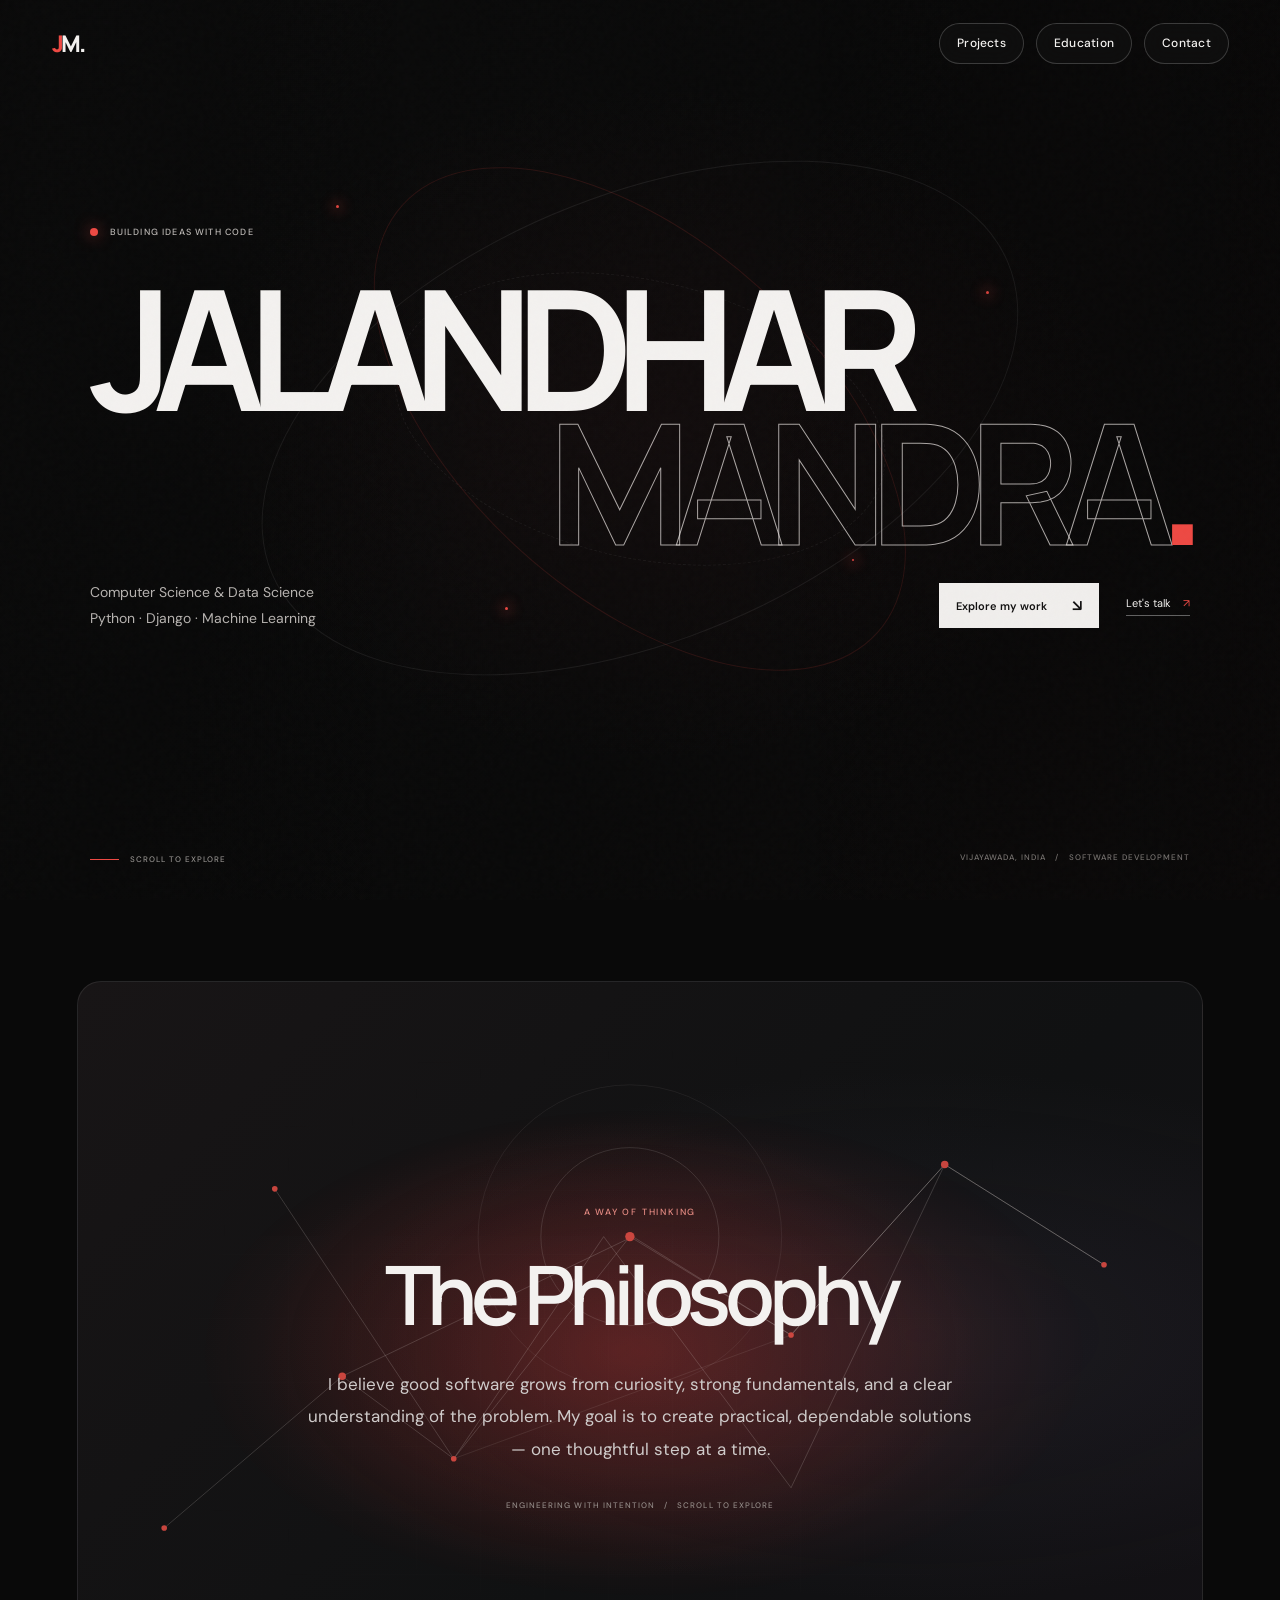
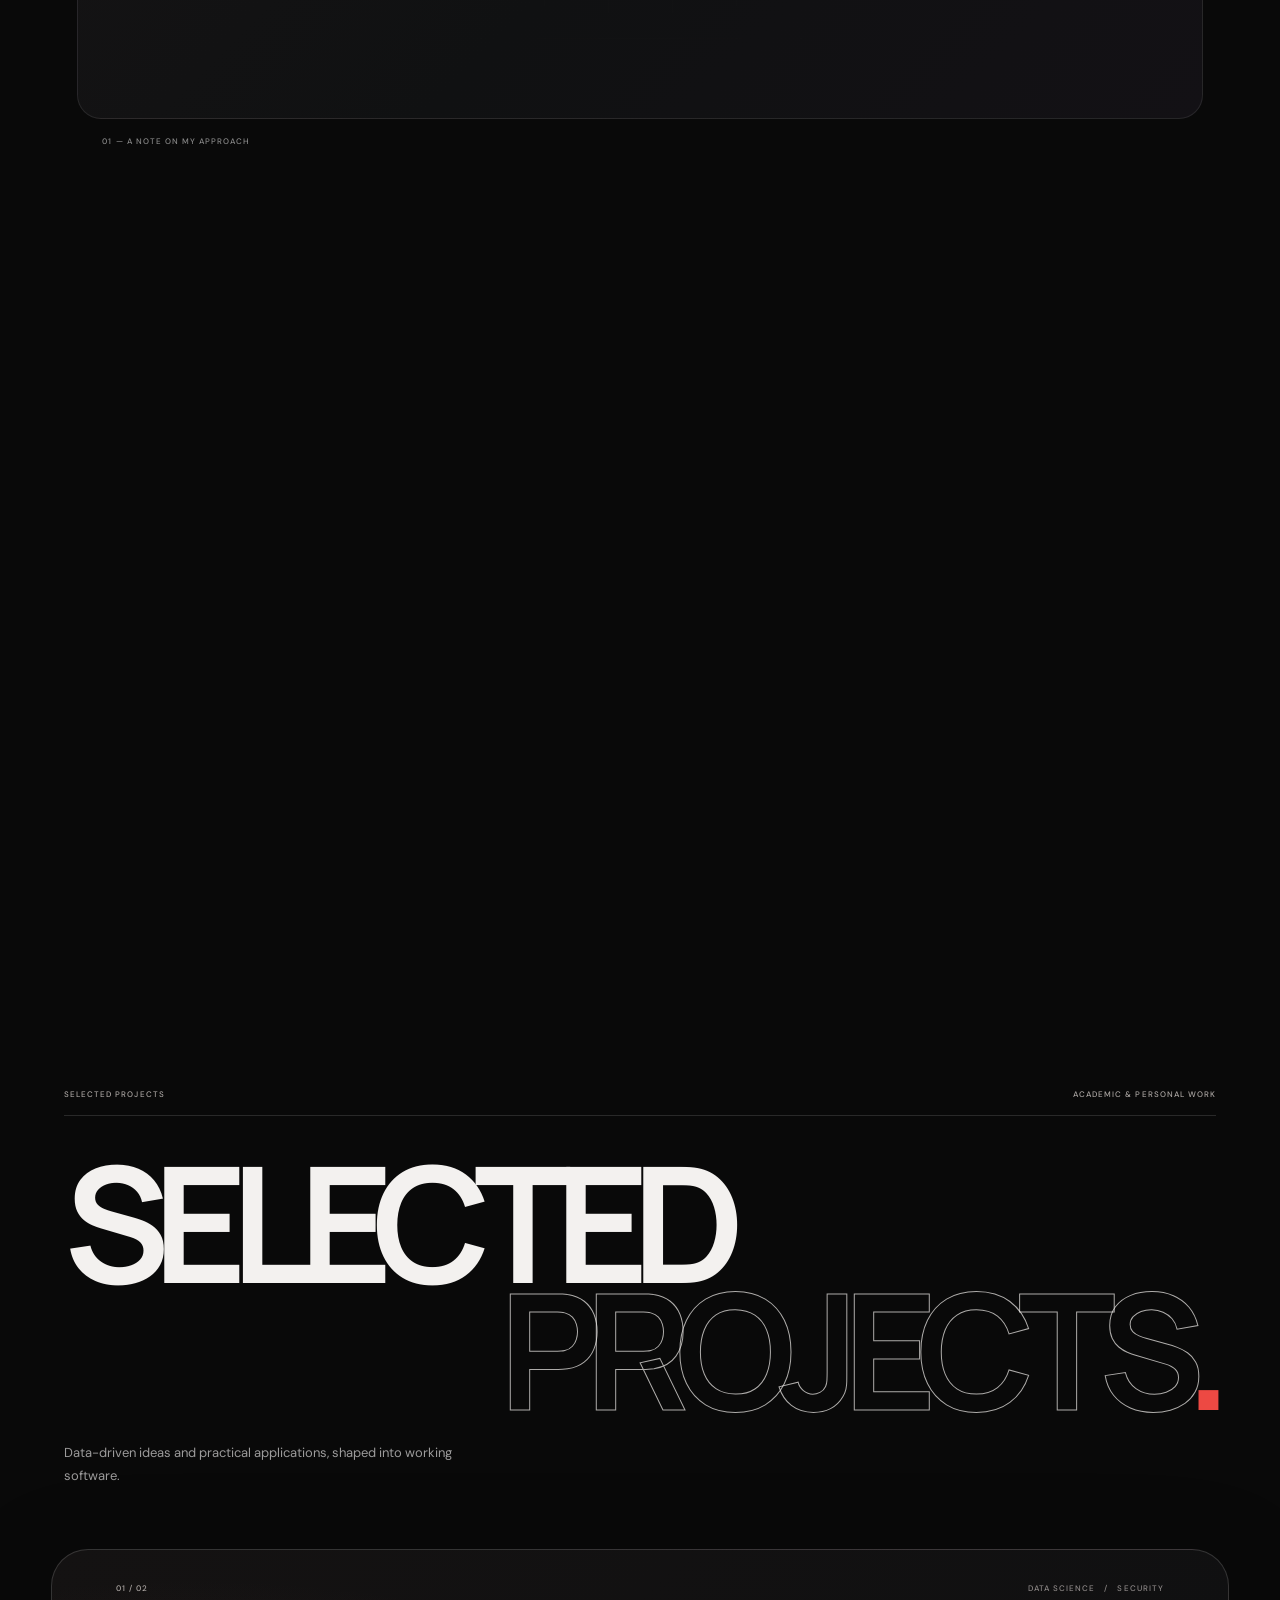
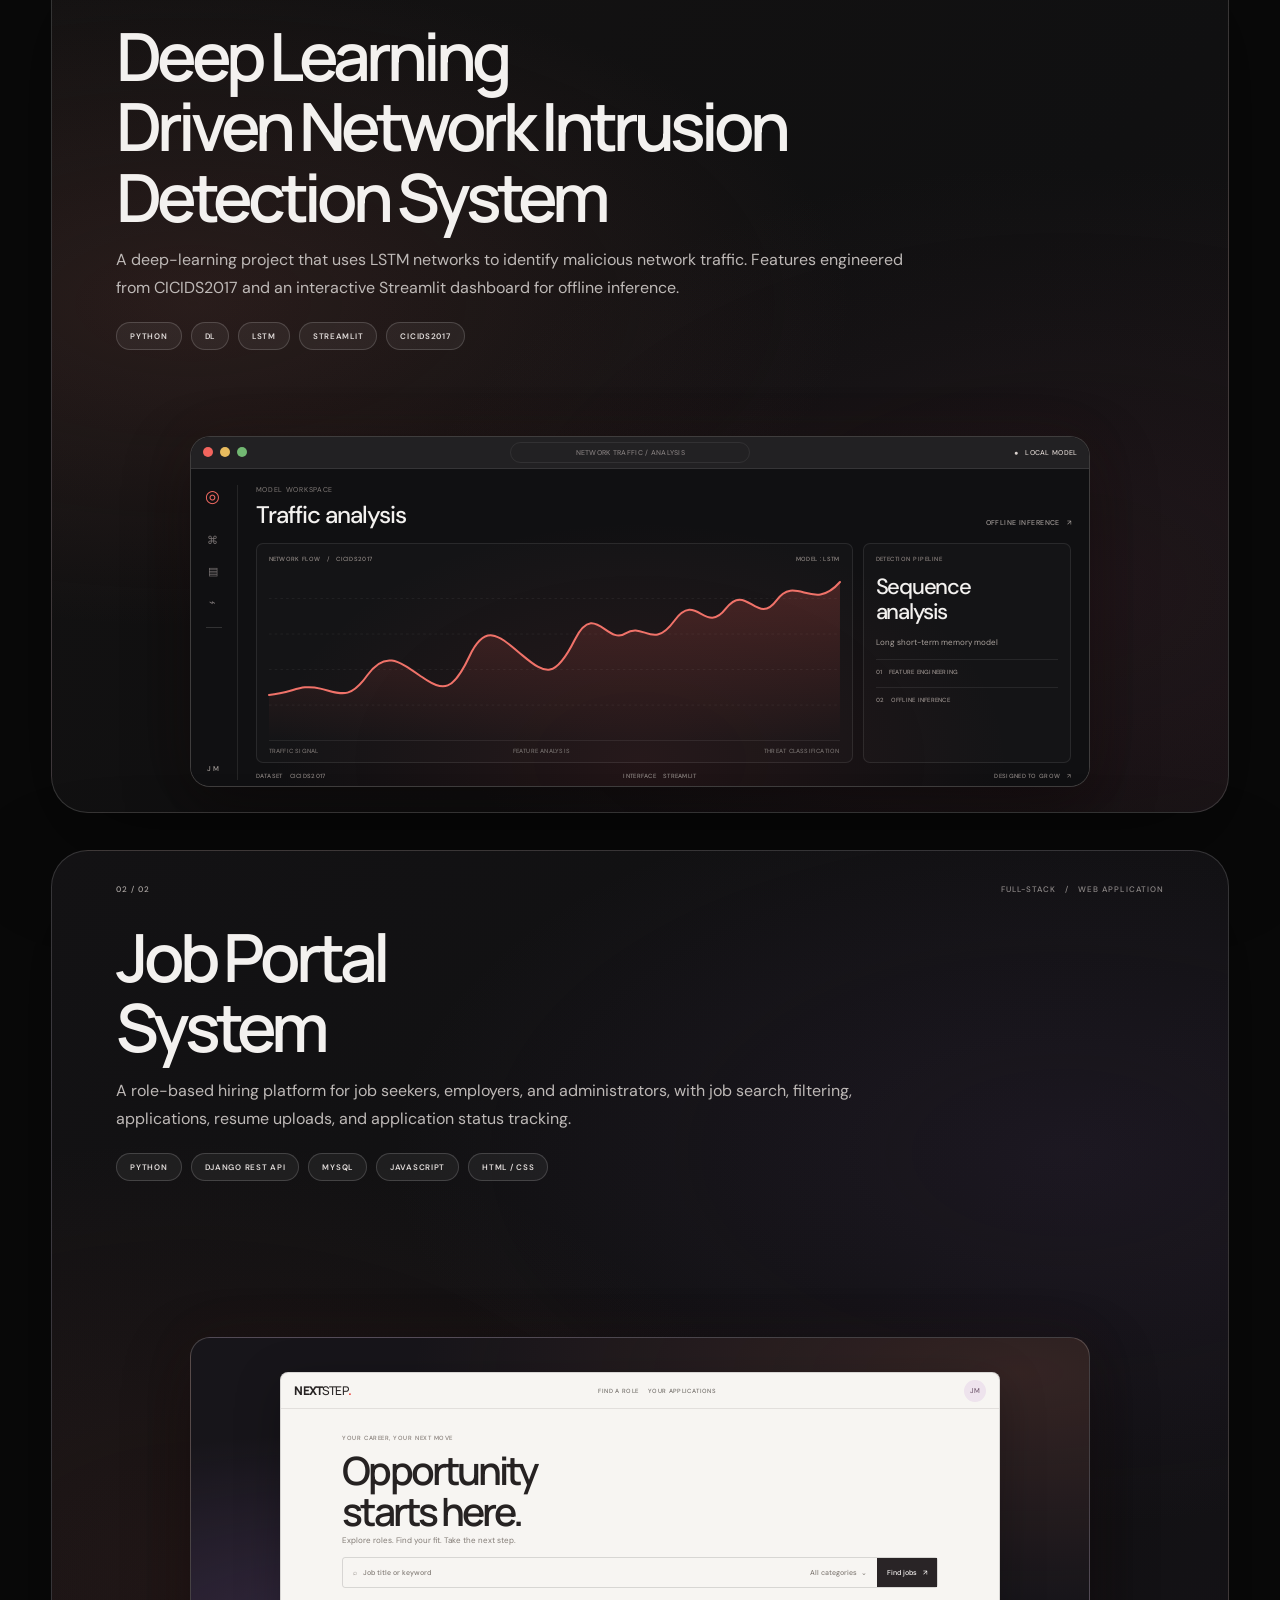
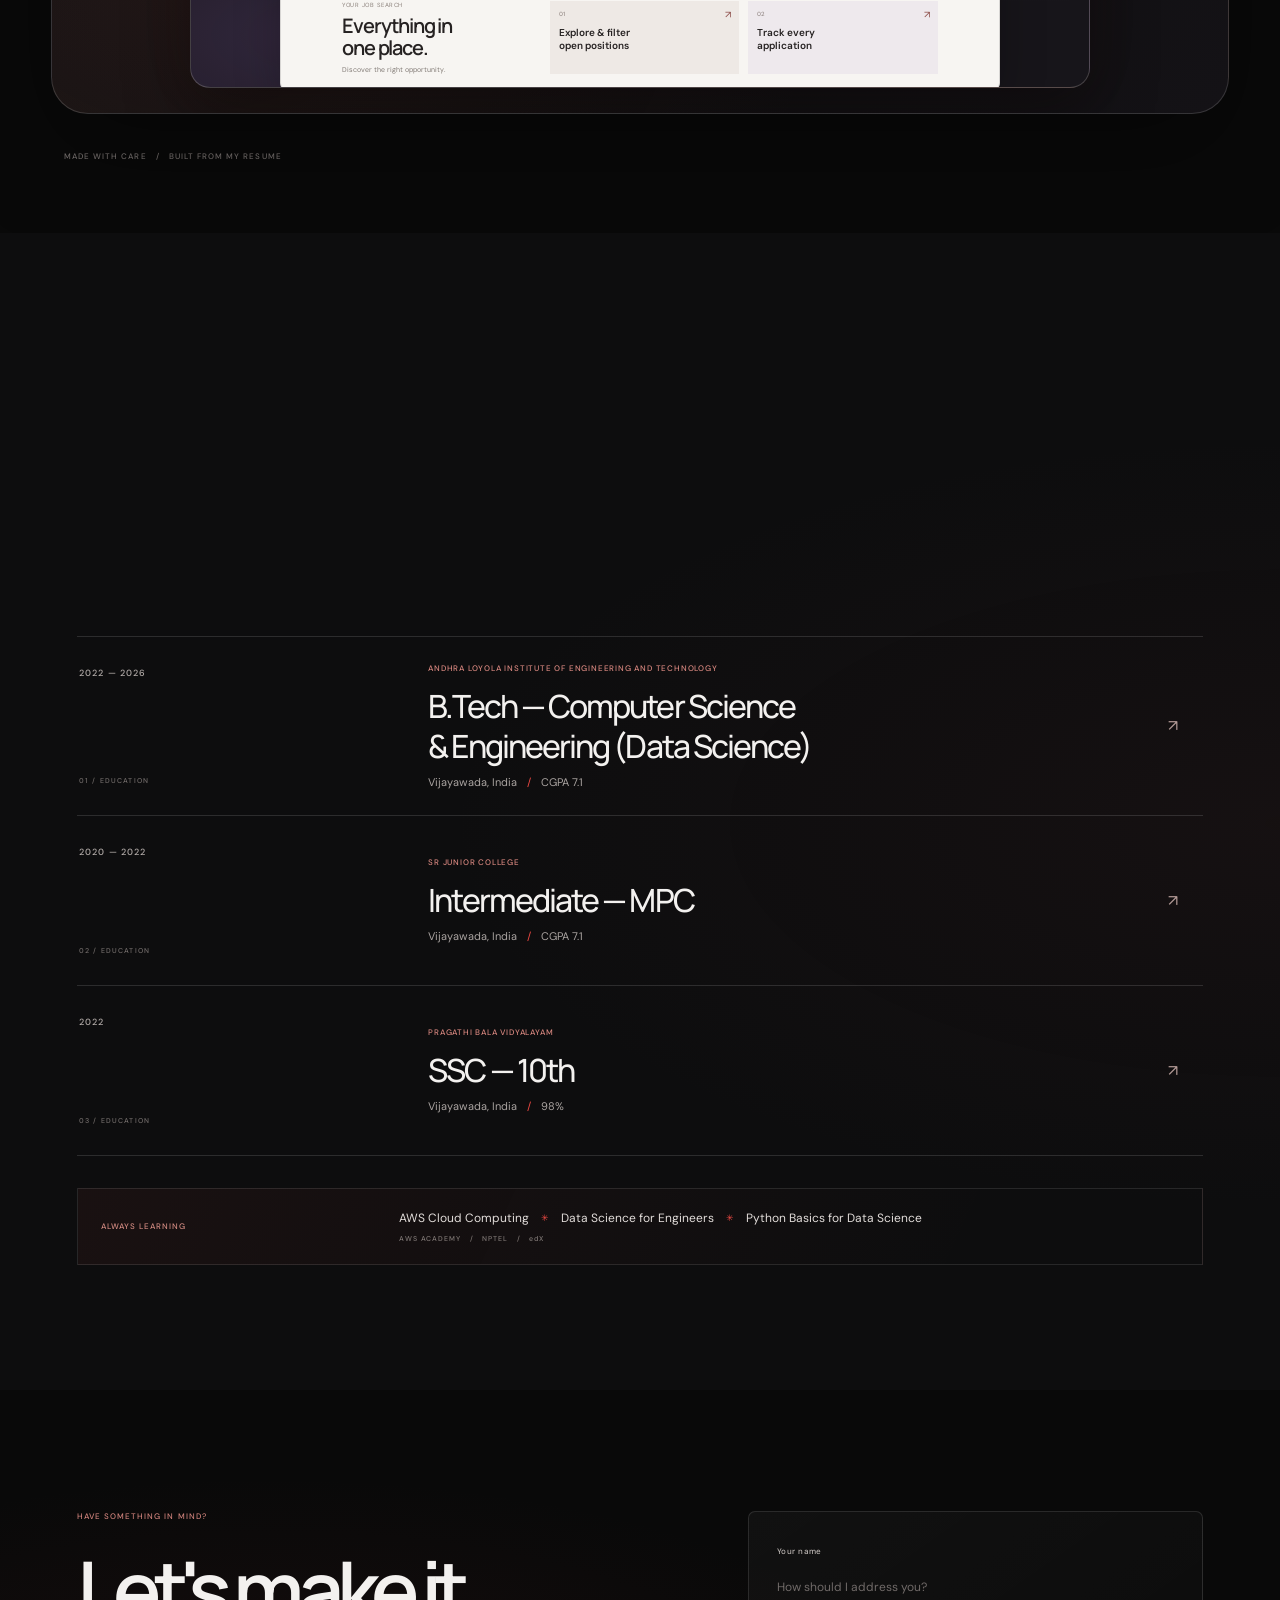
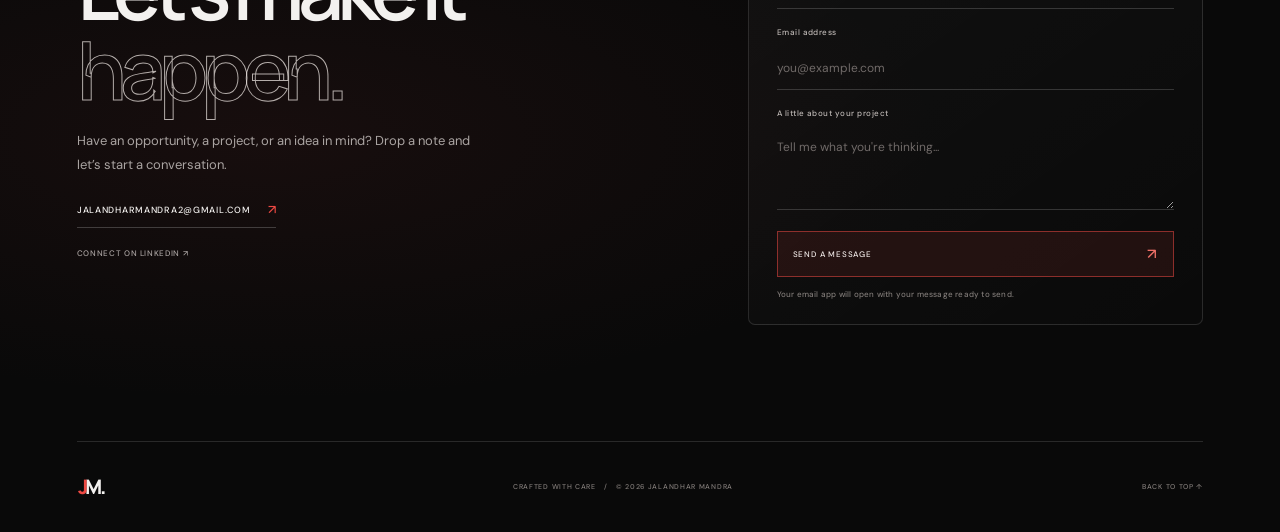
==== commit 4fe20c93: "Replace GitHub portfolio with local site Co-authored-by: Copilot <223556219+Copilot@users.noreply.gi" ====
--- a/index.html
+++ b/index.html
@@ -1,693 +1,239 @@
-<!DOCTYPE html>
+<!doctype html>
 <html lang="en">
-
-<head>
-  <meta charset="utf-8">
-  <meta content="width=device-width, initial-scale=1.0" name="viewport">
-  <title>Jalandhar Mandra | Python Developer Portfolio</title>
-  <meta content="Professional portfolio of Jalandhar Mandra – Python Developer, Software Developer, and Django Developer specializing in REST APIs, MySQL, and scalable software solutions." name="description">
-  <meta content="Jalandhar Mandra, Python Developer, Software Developer, Django Developer, REST APIs, MySQL, Vijayawada, Portfolio, Deep Learning, Data Science" name="keywords">
-  <meta name="author" content="Jalandhar Mandra">
-
-  <!-- Open Graph / Meta -->
-  <meta property="og:title" content="Jalandhar Mandra | Python Developer Portfolio">
-  <meta property="og:description" content="Computer Science graduate with a strong foundation in Python programming, Object-Oriented Programming, Data Structures, Django, REST APIs and software development.">
-  <meta property="og:type" content="website">
-  <meta property="og:image" content="assets/img/profile-img.svg">
-
-  <!-- Favicons -->
-  <link href="assets/img/favicon.png" rel="icon">
-  <link href="assets/img/apple-touch-icon.png" rel="apple-touch-icon">
-
-  <!-- Fonts -->
-  <link href="https://fonts.googleapis.com" rel="preconnect">
-  <link href="https://fonts.gstatic.com" rel="preconnect" crossorigin>
-  <link href="https://fonts.googleapis.com/css2?family=Roboto:ital,wght@0,100;0,300;0,400;0,500;0,700;0,900;1,100;1,300;1,400;1,500;1,700;1,900&family=Poppins:ital,wght@0,100;0,200;0,300;0,400;0,500;0,600;0,700;0,800;0,900;1,100;1,200;1,300;1,400;1,500;1,600;1,700;1,800;1,900&family=Raleway:ital,wght@0,100;0,200;0,300;0,400;0,500;0,600;0,700;0,800;0,900;1,100;1,200;1,300;1,400;1,500;1,600;1,700;1,800;1,900&display=swap" rel="stylesheet">
-
-  <!-- Vendor CSS Files -->
-  <link href="assets/vendor/bootstrap/css/bootstrap.min.css" rel="stylesheet">
-  <link href="assets/vendor/bootstrap-icons/bootstrap-icons.css" rel="stylesheet">
-  <link href="assets/vendor/aos/aos.css" rel="stylesheet">
-  <link href="assets/vendor/glightbox/css/glightbox.min.css" rel="stylesheet">
-  <link href="assets/vendor/swiper/swiper-bundle.min.css" rel="stylesheet">
-
-  <!-- Main CSS File -->
-  <link href="assets/css/main.css" rel="stylesheet">
-</head>
-
-<body class="index-page">
-
-  <!-- Header / Sidebar -->
-  <header id="header" class="header dark-background d-flex flex-column">
-    <i class="header-toggle d-xl-none bi bi-list"></i>
-
-    <div class="profile-img">
-      <img src="assets/img/profile-img.svg" alt="Jalandhar Mandra" class="img-fluid rounded-circle">
-    </div>
-
-    <a href="index.html" class="logo d-flex align-items-center justify-content-center">
-      <h1 class="sitename">Jalandhar Mandra</h1>
-    </a>
-
-    <div class="social-links text-center">
-      <a href="https://github.com/jalandharmandra2" target="_blank" rel="noopener noreferrer" class="github" title="GitHub"><i class="bi bi-github"></i></a>
-      <a href="https://linkedin.com/in/mandra-jalandhar" target="_blank" rel="noopener noreferrer" class="linkedin" title="LinkedIn"><i class="bi bi-linkedin"></i></a>
-      <a href="mailto:jalandharmandra2@gmail.com" class="envelope" title="Email"><i class="bi bi-envelope"></i></a>
-      <a href="tel:+919515525881" class="phone" title="Call"><i class="bi bi-telephone"></i></a>
-    </div>
-
-    <nav id="navmenu" class="navmenu">
-      <ul>
-        <li><a href="#hero" class="active"><i class="bi bi-house navicon"></i> Home</a></li>
-        <li><a href="#about"><i class="bi bi-person navicon"></i> About Me</a></li>
-        <li><a href="#skills"><i class="bi bi-gear navicon"></i> Skills</a></li>
-        <li><a href="#resume"><i class="bi bi-file-earmark-text navicon"></i> Resume</a></li>
-        <li><a href="#projects"><i class="bi bi-code-slash navicon"></i> Projects</a></li>
-        <li><a href="#certifications"><i class="bi bi-award navicon"></i> Certifications</a></li>
-        <li><a href="#contact"><i class="bi bi-envelope navicon"></i> Contact</a></li>
-      </ul>
-    </nav>
-  </header>
-
-  <main class="main">
-
-    <!-- Hero Section -->
-    <section id="hero" class="hero section dark-background">
-      <img src="assets/img/hero-bg.svg" alt="Developer Workspace Background" class="hero-bg-img" data-aos="fade-in">
-
-      <div class="container" data-aos="fade-up" data-aos-delay="100">
-        <span class="hero-badge"><i class="bi bi-code-square me-2"></i>Developer Portfolio</span>
-        <h2>JALANDHAR MANDRA</h2>
-        <div class="hero-headline">Python Developer | Software Developer</div>
-        <p class="hero-typed-text">I'm a <span class="typed" data-typed-items="Python Developer, Django Developer, Software Developer, Backend Developer">Python Developer</span><span class="typed-cursor typed-cursor--blink" aria-hidden="true"></span></p>
-        <p class="hero-intro">Passionate about building practical software applications, developing REST APIs and solving real-world problems through technology.</p>
-        
-        <div class="hero-buttons d-flex flex-wrap gap-3">
-          <a href="#projects" class="btn-hero-primary"><i class="bi bi-grid-fill me-2"></i>View My Projects</a>
-          <a href="assets/files/Jalandhar_Mandra_Resume.pdf" download="Jalandhar_Mandra_Resume.pdf" target="_blank" class="btn-hero-secondary"><i class="bi bi-file-earmark-arrow-down-fill me-2"></i>Download Resume</a>
-        </div>
-      </div>
-    </section><!-- /Hero Section -->
-
-    <!-- About Me Section -->
-    <section id="about" class="about section">
-
-      <!-- Section Title -->
-      <div class="container section-title" data-aos="fade-up">
-        <h2>About Me</h2>
-        <p>A goal-driven developer focused on architecting reliable backend systems, robust RESTful APIs, and efficient data workflows.</p>
-      </div><!-- End Section Title -->
-
-      <div class="container" data-aos="fade-up" data-aos-delay="100">
-
-        <div class="row gy-4 justify-content-center align-items-center">
-          <div class="col-lg-4 text-center">
-            <img src="assets/img/profile-img.svg" class="img-fluid rounded-4 shadow-sm" alt="Jalandhar Mandra Profile" style="max-width: 320px; border: 3px solid #e2e8f0;">
-          </div>
-          <div class="col-lg-8 content">
-            <h3 class="fw-bold text-dark mb-3">Python Developer &amp; Software Developer</h3>
-            <p class="fst-italic text-secondary mb-3">
-              "Computer Science graduate with a strong foundation in Python programming, Object-Oriented Programming, Data Structures, JavaScript, Django, REST APIs and software development. Skilled in problem-solving, debugging and MySQL, with experience developing Python-based API applications. Familiar with Git, testing, exception handling and clean coding practices. Interested in designing, developing, testing and maintaining scalable and reliable software solutions."
+  <head>
+    <meta charset="UTF-8" />
+    <meta name="viewport" content="width=device-width, initial-scale=1.0" />
+    <meta
+      name="description"
+      content="The portfolio of Jalandhar Mandra — computer science graduate and aspiring software developer."
+    />
+    <meta name="theme-color" content="#090909" />
+    <title>Jalandhar Mandra — Software Developer</title>
+    <link rel="preconnect" href="https://fonts.googleapis.com" />
+    <link rel="preconnect" href="https://fonts.gstatic.com" crossorigin />
+    <link
+      href="https://fonts.googleapis.com/css2?family=DM+Sans:wght@400;500;600;700&family=Manrope:wght@400;500;600;700;800&display=swap"
+      rel="stylesheet"
+    />
+    <link rel="stylesheet" href="styles.css" />
+    <script src="script.js" defer></script>
+  </head>
+  <body>
+    <div class="grain" aria-hidden="true"></div>
+    <header class="site-header" aria-label="Main navigation header">
+      <a class="wordmark" href="#home" aria-label="JM. home"><span>J</span>M.</a>
+      <nav class="header-nav" aria-label="Main navigation">
+        <a class="header-nav-link" href="#projects">Projects</a>
+        <a class="header-nav-link" href="#education">Education</a>
+        <a class="header-nav-link" href="#contact">Contact</a>
+      </nav>
+    </header>
+
+    <main>
+      <section class="hero" id="home" aria-labelledby="hero-title">
+        <div class="hero-ambient" aria-hidden="true">
+          <span class="ambient-orbit ambient-orbit-one"></span>
+          <span class="ambient-orbit ambient-orbit-two"></span>
+          <span class="ambient-orbit ambient-orbit-three"></span>
+          <span class="ambient-star star-one"></span>
+          <span class="ambient-star star-two"></span>
+          <span class="ambient-star star-three"></span>
+          <span class="ambient-star star-four"></span>
+        </div>
+        <p class="hero-kicker"><span class="pulse-dot"></span> BUILDING IDEAS WITH CODE</p>
+        <h1 id="hero-title"><span>JALANDHAR</span><span class="hero-surname">MANDRA<span class="hero-period">.</span></span></h1>
+        <div class="hero-footer">
+          <p>Computer Science &amp; Data Science<br />Python · Django · Machine Learning</p>
+          <div class="hero-actions">
+            <a href="#projects" class="hero-button">Explore my work <span aria-hidden="true">↘</span></a>
+            <a href="#contact" class="hero-talk">Let's talk <span aria-hidden="true">↗</span></a>
+          </div>
+        </div>
+        <a class="scroll-indicator" href="#philosophy"><span></span> SCROLL TO EXPLORE</a>
+        <span class="hero-index">VIJAYAWADA, INDIA &nbsp; / &nbsp; SOFTWARE DEVELOPMENT</span>
+      </section>
+
+      <section class="philosophy" id="philosophy" aria-labelledby="philosophy-title">
+        <div class="philosophy-sticky">
+          <div class="philosophy-art" aria-hidden="true">
+            <div class="art-grid"></div>
+            <svg class="art-constellation" viewBox="0 0 1200 800" preserveAspectRatio="xMidYMid slice">
+              <defs>
+                <radialGradient id="constellation-glow">
+                  <stop offset="0" stop-color="#f0443e" stop-opacity=".24" />
+                  <stop offset="1" stop-color="#f0443e" stop-opacity="0" />
+                </radialGradient>
+              </defs>
+              <ellipse cx="604" cy="403" rx="480" ry="265" fill="url(#constellation-glow)" />
+              <g fill="none" stroke="#f3e8e4" stroke-opacity=".22" stroke-width="1">
+                <path d="M92 590 282 428 401 516 589 279 761 384 925 202 1095 309" />
+                <path d="m210 228 191 288 160-237 200 268 164-345" />
+                <path d="m282 428 310-149 169 105 164-182 170 107" />
+                <path d="m401 516 360-132 164-182 170 107" stroke-opacity=".12" />
+                <circle cx="589" cy="279" r="95" stroke-opacity=".17" />
+                <circle cx="589" cy="279" r="162" stroke-opacity=".09" />
+              </g>
+              <g fill="#ef5148">
+                <circle cx="92" cy="590" r="3" /><circle cx="282" cy="428" r="4" />
+                <circle cx="401" cy="516" r="3" /><circle cx="589" cy="279" r="5" />
+                <circle cx="761" cy="384" r="3" /><circle cx="925" cy="202" r="4" />
+                <circle cx="1095" cy="309" r="3" /><circle cx="210" cy="228" r="3" />
+              </g>
+            </svg>
+          </div>
+          <div class="philosophy-copy">
+            <span class="philosophy-kicker">A WAY OF THINKING</span>
+            <h2 id="philosophy-title">The Philosophy</h2>
+            <p>
+              I believe good software grows from curiosity, strong fundamentals, and a clear understanding
+              of the problem. My goal is to create practical, dependable solutions — one thoughtful step at a time.
             </p>
-
-            <div class="row my-4">
-              <div class="col-lg-6">
-                <ul class="list-unstyled">
-                  <li class="py-1"><i class="bi bi-chevron-right text-primary me-2"></i> <strong>Name:</strong> <span>Jalandhar Mandra</span></li>
-                  <li class="py-1"><i class="bi bi-chevron-right text-primary me-2"></i> <strong>Degree:</strong> <span>B.Tech – CSE (Data Science)</span></li>
-                  <li class="py-1"><i class="bi bi-chevron-right text-primary me-2"></i> <strong>College:</strong> <span>Andhra Loyola Inst. of Engg. &amp; Tech.</span></li>
-                  <li class="py-1"><i class="bi bi-chevron-right text-primary me-2"></i> <strong>Graduation:</strong> <span>2026</span></li>
-                </ul>
-              </div>
-              <div class="col-lg-6">
-                <ul class="list-unstyled">
-                  <li class="py-1"><i class="bi bi-chevron-right text-primary me-2"></i> <strong>CGPA:</strong> <span>7.1</span></li>
-                  <li class="py-1"><i class="bi bi-chevron-right text-primary me-2"></i> <strong>Location:</strong> <span>Vijayawada, Andhra Pradesh, India</span></li>
-                  <li class="py-1"><i class="bi bi-chevron-right text-primary me-2"></i> <strong>GitHub:</strong> <span><a href="https://github.com/jalandharmandra2" target="_blank" rel="noopener noreferrer" class="text-primary fw-semibold">github.com/jalandharmandra2</a></span></li>
-                  <li class="py-1"><i class="bi bi-chevron-right text-primary me-2"></i> <strong>Email:</strong> <span><a href="mailto:jalandharmandra2@gmail.com" class="text-dark">jalandharmandra2@gmail.com</a></span></li>
-                  <li class="py-1"><i class="bi bi-chevron-right text-primary me-2"></i> <strong>Phone:</strong> <span><a href="tel:+919515525881" class="text-dark">+91 95155 25881</a></span></li>
-                </ul>
+            <span class="philosophy-caption">ENGINEERING WITH INTENTION &nbsp; / &nbsp; SCROLL TO EXPLORE</span>
+          </div>
+          <span class="philosophy-index">01 — A NOTE ON MY APPROACH</span>
+        </div>
+      </section>
+
+      <section class="projects" id="projects" aria-labelledby="projects-title">
+        <header class="projects-heading">
+          <div class="section-overline"><span>SELECTED PROJECTS</span><span>ACADEMIC &amp; PERSONAL WORK</span></div>
+          <h2 id="projects-title"><span>SELECTED</span><span>PROJECTS<span class="hero-period">.</span></span></h2>
+          <p>Data-driven ideas and practical applications, shaped into working software.</p>
+        </header>
+
+        <article class="project-card project-card-network">
+          <div class="project-card-header">
+            <span class="card-index">01 / 02</span>
+            <span class="card-type">DATA SCIENCE &nbsp; / &nbsp; SECURITY</span>
+          </div>
+          <div class="project-copy">
+            <h3>Deep Learning<br/> Driven Network Intrusion<br />Detection System</h3>
+            <p>A deep-learning project that uses LSTM networks to identify malicious network traffic. Features engineered from CICIDS2017 and an interactive Streamlit dashboard for offline inference.</p>
+            <ul class="tech-list" aria-label="Technologies used">
+              <li>PYTHON</li><li>DL</li><li>LSTM</li><li>STREAMLIT</li><li>CICIDS2017</li>
+            </ul>
+          </div>
+          <div class="project-screen network-screen" aria-label="Original illustration of a network analysis dashboard">
+            <div class="screen-browser-bar"><span></span><span></span><span></span><p>NETWORK TRAFFIC / ANALYSIS</p><b>● &nbsp; LOCAL MODEL</b></div>
+            <div class="screen-layout">
+              <aside class="screen-side-nav"><strong>◎</strong><span>⌘</span><span>▤</span><span>⌁</span><i></i><small>JM</small></aside>
+              <div class="screen-dashboard">
+                <div class="screen-dashboard-title"><div><small>MODEL WORKSPACE</small><h4>Traffic analysis</h4></div><span>OFFLINE INFERENCE &nbsp; ↗</span></div>
+                <div class="dashboard-grid">
+                  <div class="traffic-chart">
+                    <div class="chart-heading"><span>NETWORK FLOW &nbsp; / &nbsp; CICIDS2017</span><span>MODEL : LSTM</span></div>
+                    <svg viewBox="0 0 900 280" preserveAspectRatio="none" aria-label="Illustrative network traffic graph">
+                      <defs><linearGradient id="area-fill" x1="0" x2="0" y1="0" y2="1"><stop offset="0" stop-color="#f35c53" stop-opacity=".22" /><stop offset="1" stop-color="#f35c53" stop-opacity="0" /></linearGradient></defs>
+                      <path class="chart-lines" d="M0 56H900M0 112H900M0 168H900M0 224H900" />
+                      <path class="chart-area" d="M0 208 C39 205 48 190 81 198 S127 216 155 177 S204 154 240 179 S290 202 316 147 S364 116 400 146 S451 183 482 121 S533 130 562 111 S604 139 639 91 S687 115 720 72 S769 101 800 59 S857 79 900 30 V280H0Z" />
+                      <path class="chart-stroke" d="M0 208 C39 205 48 190 81 198 S127 216 155 177 S204 154 240 179 S290 202 316 147 S364 116 400 146 S451 183 482 121 S533 130 562 111 S604 139 639 91 S687 115 720 72 S769 101 800 59 S857 79 900 30" />
+                    </svg>
+                    <div class="chart-legend"><span>TRAFFIC SIGNAL</span><span>FEATURE ANALYSIS</span><span>THREAT CLASSIFICATION</span></div>
+                  </div>
+                  <aside class="traffic-summary"><small>DETECTION PIPELINE</small><strong>Sequence<br />analysis</strong><span>Long short-term memory model</span><i>01 &nbsp; FEATURE ENGINEERING</i><i>02 &nbsp; OFFLINE INFERENCE</i></aside>
+                </div>
+                <div class="screen-footer"><span>DATASET &nbsp; CICIDS2017</span><span>INTERFACE &nbsp; STREAMLIT</span><span>DESIGNED TO GROW &nbsp; ↗</span></div>
               </div>
             </div>
-
-            <div class="p-3 rounded-3 bg-light border">
-              <h5 class="fw-bold mb-2 text-dark"><i class="bi bi-compass-fill text-primary me-2"></i>Career Objective</h5>
-              <p class="mb-0 text-muted" style="font-size: 14.5px;">
-                To build a career as a Software Developer where I can apply my Python programming, problem-solving, database management and web development skills to develop reliable and scalable software applications.
-              </p>
+          </div>
+        </article>
+
+        <article class="project-card project-card-jobs">
+          <div class="project-card-header">
+            <span class="card-index">02 / 02</span>
+            <span class="card-type">FULL-STACK &nbsp; / &nbsp; WEB APPLICATION</span>
+          </div>
+          <div class="project-copy">
+            <h3>Job Portal<br />System</h3>
+            <p>A role-based hiring platform for job seekers, employers, and administrators, with job search, filtering, applications, resume uploads, and application status tracking.</p>
+            <ul class="tech-list" aria-label="Technologies used">
+              <li>PYTHON</li><li>DJANGO REST API</li><li>MYSQL</li><li>JAVASCRIPT</li><li>HTML / CSS</li>
+            </ul>
+          </div>
+          <div class="job-screen" aria-label="Original illustration of a role-based job portal interface">
+            <div class="job-app">
+              <div class="job-app-header"><span class="job-app-logo">NEXT<span>STEP</span><i>.</i></span><span class="job-app-nav">FIND A ROLE &nbsp;&nbsp; YOUR APPLICATIONS</span><span class="job-app-avatar">JM</span></div>
+              <div class="job-app-body">
+                <div class="job-greeting"><small>YOUR CAREER, YOUR NEXT MOVE</small><h4>Opportunity<br />starts here.</h4><p>Explore roles. Find your fit. Take the next step.</p></div>
+                <div class="job-search-bar"><span>⌕ &nbsp; Job title or keyword</span><span class="job-search-category">All categories &nbsp;⌄</span><b>Find jobs &nbsp; ↗</b></div>
+                <div class="job-app-lower"><div><small>YOUR JOB SEARCH</small><strong>Everything in<br />one place.</strong><span>Discover the right opportunity.</span></div><div class="job-feature"><span>01</span><b>Explore &amp; filter<br />open positions</b><i>↗</i></div><div class="job-feature"><span>02</span><b>Track every<br />application</b><i>↗</i></div></div>
+              </div>
             </div>
-
-          </div>
-        </div>
-
-      </div>
-
-    </section><!-- /About Section -->
-
-    <!-- Technical Skills Section -->
-    <section id="skills" class="skills section light-background">
-
-      <!-- Section Title -->
-      <div class="container section-title" data-aos="fade-up">
-        <h2>Technical Skills</h2>
-        <p>Comprehensive technical competencies across core programming, API development, developer tools, and problem-solving.</p>
-      </div><!-- End Section Title -->
-
-      <div class="container" data-aos="fade-up" data-aos-delay="100">
-
-        <div class="row gy-4">
-
-          <!-- Category 1: Programming -->
-          <div class="col-lg-4 col-md-6" data-aos="fade-up" data-aos-delay="100">
-            <div class="skill-card">
-              <div class="skill-card-icon">
-                <i class="bi bi-terminal"></i>
-              </div>
-              <h3 class="skill-card-title">Programming</h3>
-              <div class="skill-item-bar">
-                <div class="skill-meta">
-                  <span class="skill-name">Python</span>
-                  <span class="skill-level-tag">Core Focus</span>
-                </div>
-                <div class="skill-neutral-track">
-                  <div class="skill-neutral-fill" style="width: 88%;"></div>
-                </div>
-              </div>
-              <div class="skill-item-bar">
-                <div class="skill-meta">
-                  <span class="skill-name">MySQL</span>
-                  <span class="skill-level-tag">Relational DB</span>
-                </div>
-                <div class="skill-neutral-track">
-                  <div class="skill-neutral-fill" style="width: 82%;"></div>
-                </div>
-              </div>
-              <div class="skill-badge-list mt-3">
-                <span class="skill-badge"><i class="bi bi-filetype-py"></i>Python 3</span>
-                <span class="skill-badge"><i class="bi bi-database"></i>MySQL Queries</span>
-              </div>
-            </div>
-          </div>
-
-          <!-- Category 2: Core Concepts -->
-          <div class="col-lg-4 col-md-6" data-aos="fade-up" data-aos-delay="150">
-            <div class="skill-card">
-              <div class="skill-card-icon">
-                <i class="bi bi-cpu"></i>
-              </div>
-              <h3 class="skill-card-title">Core Concepts</h3>
-              <div class="skill-item-bar">
-                <div class="skill-meta">
-                  <span class="skill-name">Object-Oriented Programming</span>
-                  <span class="skill-level-tag">Architecture</span>
-                </div>
-                <div class="skill-neutral-track">
-                  <div class="skill-neutral-fill" style="width: 85%;"></div>
-                </div>
-              </div>
-              <div class="skill-item-bar">
-                <div class="skill-meta">
-                  <span class="skill-name">Data Structures</span>
-                  <span class="skill-level-tag">Foundations</span>
-                </div>
-                <div class="skill-neutral-track">
-                  <div class="skill-neutral-fill" style="width: 80%;"></div>
-                </div>
-              </div>
-              <div class="skill-item-bar">
-                <div class="skill-meta">
-                  <span class="skill-name">Exception Handling</span>
-                  <span class="skill-level-tag">Clean Code</span>
-                </div>
-                <div class="skill-neutral-track">
-                  <div class="skill-neutral-fill" style="width: 85%;"></div>
-                </div>
-              </div>
-            </div>
-          </div>
-
-          <!-- Category 3: API Development -->
-          <div class="col-lg-4 col-md-6" data-aos="fade-up" data-aos-delay="200">
-            <div class="skill-card">
-              <div class="skill-card-icon">
-                <i class="bi bi-cloud-arrow-up"></i>
-              </div>
-              <h3 class="skill-card-title">API Development</h3>
-              <div class="skill-item-bar">
-                <div class="skill-meta">
-                  <span class="skill-name">Django &amp; DRF</span>
-                  <span class="skill-level-tag">Framework</span>
-                </div>
-                <div class="skill-neutral-track">
-                  <div class="skill-neutral-fill" style="width: 85%;"></div>
-                </div>
-              </div>
-              <div class="skill-item-bar">
-                <div class="skill-meta">
-                  <span class="skill-name">REST APIs</span>
-                  <span class="skill-level-tag">Endpoints</span>
-                </div>
-                <div class="skill-neutral-track">
-                  <div class="skill-neutral-fill" style="width: 84%;"></div>
-                </div>
-              </div>
-              <div class="skill-item-bar">
-                <div class="skill-meta">
-                  <span class="skill-name">JavaScript</span>
-                  <span class="skill-level-tag">Web Client</span>
-                </div>
-                <div class="skill-neutral-track">
-                  <div class="skill-neutral-fill" style="width: 78%;"></div>
-                </div>
-              </div>
-            </div>
-          </div>
-
-          <!-- Category 4: Development -->
-          <div class="col-lg-4 col-md-6" data-aos="fade-up" data-aos-delay="250">
-            <div class="skill-card">
-              <div class="skill-card-icon">
-                <i class="bi bi-git"></i>
-              </div>
-              <h3 class="skill-card-title">Development</h3>
-              <div class="skill-badge-list">
-                <span class="skill-badge"><i class="bi bi-git"></i>Git Version Control</span>
-                <span class="skill-badge"><i class="bi bi-github"></i>GitHub</span>
-                <span class="skill-badge"><i class="bi bi-check2-circle"></i>Unit &amp; API Testing</span>
-                <span class="skill-badge"><i class="bi bi-bug"></i>Debugging &amp; Troubleshooting</span>
-                <span class="skill-badge"><i class="bi bi-shield-check"></i>Exception Handling</span>
-                <span class="skill-badge"><i class="bi bi-journal-code"></i>Clean Coding Practices</span>
-              </div>
-            </div>
-          </div>
-
-          <!-- Category 5: Tools -->
-          <div class="col-lg-4 col-md-6" data-aos="fade-up" data-aos-delay="300">
-            <div class="skill-card">
-              <div class="skill-card-icon">
-                <i class="bi bi-tools"></i>
-              </div>
-              <h3 class="skill-card-title">Tools &amp; Environments</h3>
-              <div class="skill-badge-list">
-                <span class="skill-badge"><i class="bi bi-code-square"></i>Visual Studio Code</span>
-                <span class="skill-badge"><i class="bi bi-journal-bookmark-fill"></i>Jupyter Notebook</span>
-                <span class="skill-badge"><i class="bi bi-cloud-check"></i>Google Colab</span>
-                <span class="skill-badge"><i class="bi bi-terminal-fill"></i>Command Line / Shell</span>
-              </div>
-            </div>
-          </div>
-
-          <!-- Category 6: Soft Skills -->
-          <div class="col-lg-4 col-md-6" data-aos="fade-up" data-aos-delay="350">
-            <div class="skill-card">
-              <div class="skill-card-icon">
-                <i class="bi bi-people"></i>
-              </div>
-              <h3 class="skill-card-title">Professional Soft Skills</h3>
-              <div class="skill-badge-list">
-                <span class="skill-badge"><i class="bi bi-chat-left-dots-fill"></i>Communication</span>
-                <span class="skill-badge"><i class="bi bi-lightbulb-fill"></i>Problem Solving</span>
-                <span class="skill-badge"><i class="bi bi-diagram-3-fill"></i>Teamwork</span>
-                <span class="skill-badge"><i class="bi bi-clock-history"></i>Time Management</span>
-                <span class="skill-badge"><i class="bi bi-arrow-repeat"></i>Adaptability</span>
-              </div>
-            </div>
-          </div>
-
-        </div>
-
-      </div>
-
-    </section><!-- /Skills Section -->
-
-    <!-- Resume and Education Section -->
-    <section id="resume" class="resume section">
-
-      <!-- Section Title -->
-      <div class="container section-title" data-aos="fade-up">
-        <h2>Resume &amp; Education</h2>
-        <p>Academic qualifications, technical grounding, and engineering foundations.</p>
-      </div><!-- End Section Title -->
-
-      <div class="container">
-
-        <div class="row">
-
-          <div class="col-lg-6" data-aos="fade-up" data-aos-delay="100">
-            <h3 class="resume-title">Professional Summary</h3>
-
-            <div class="resume-item pb-0">
-              <h4>Jalandhar Mandra</h4>
-              <p><em>Computer Science graduate with a strong foundation in Python programming, Object-Oriented Programming, Data Structures, JavaScript, Django, REST APIs and software development. Skilled in problem-solving, debugging and MySQL, with experience developing Python-based API applications.</em></p>
-              <ul>
-                <li>Vijayawada, Andhra Pradesh, India</li>
-                <li>+91 95155 25881</li>
-                <li>jalandharmandra2@gmail.com</li>
-                <li><a href="https://github.com/jalandharmandra2" target="_blank" rel="noopener noreferrer">github.com/jalandharmandra2</a></li>
-                <li><a href="https://linkedin.com/in/mandra-jalandhar" target="_blank" rel="noopener noreferrer">linkedin.com/in/mandra-jalandhar</a></li>
-              </ul>
-            </div><!-- End Resume Item -->
-
-            <div class="resume-item mt-4">
-              <h4>Career Objective</h4>
-              <p>To build a career as a Software Developer where I can apply my Python programming, problem-solving, database management and web development skills to develop reliable and scalable software applications.</p>
-            </div><!-- End Resume Item -->
-
-          </div>
-
-          <div class="col-lg-6" data-aos="fade-up" data-aos-delay="200">
-            <h3 class="resume-title">Education</h3>
-
-            <!-- B.Tech -->
-            <div class="resume-item">
-              <h4>B.Tech – Computer Science and Engineering (Data Science)</h4>
-              <h5>2022 – 2026</h5>
-              <p><em>Andhra Loyola Institute of Engineering and Technology</em></p>
-              <p>Academic Score: <strong>CGPA 7.1</strong>. Core curriculum focused on Python Programming, Object-Oriented Programming, Data Structures &amp; Algorithms, Database Management Systems (MySQL), and Machine Learning.</p>
-            </div><!-- End Resume Item -->
-
-            <!-- Intermediate -->
-            <div class="resume-item">
-              <h4>Intermediate – MPC</h4>
-              <h5>2020 – 2022</h5>
-              <p><em>SR Junior College</em></p>
-              <p>Academic Score: <strong>CGPA 7.1</strong>. Core coursework in Mathematics, Physics, and Chemistry, providing strong analytical and problem-solving skills.</p>
-            </div><!-- End Resume Item -->
-
-            <!-- SSC -->
-            <div class="resume-item">
-              <h4>Secondary School Certificate (SSC – 10th)</h4>
-              <h5>2022</h5>
-              <p><em>Pragathi Bala Vidyalayam</em></p>
-              <p>Academic Score: <strong>Percentage 98%</strong>. Exceptional academic performance with strong foundation in science and mathematics.</p>
-            </div><!-- End Resume Item -->
-
-          </div>
-
-        </div>
-
-        <!-- Download Resume Callout -->
-        <div class="resume-download-box" data-aos="fade-up" data-aos-delay="100">
-          <div>
-            <h4 class="mb-1 fw-bold text-dark"><i class="bi bi-file-earmark-pdf-fill text-danger me-2"></i>Official Resume</h4>
-            <p class="mb-0 text-muted">Download the complete verified curriculum vitae of Jalandhar Mandra in PDF format.</p>
-          </div>
-          <div>
-            <a href="assets/files/Jalandhar_Mandra_Resume.pdf" download="Jalandhar_Mandra_Resume.pdf" target="_blank" class="btn-resume-download">
-              <i class="bi bi-download me-2"></i> Download Resume (PDF)
-            </a>
-          </div>
-        </div>
-
-      </div>
-
-    </section><!-- /Resume Section -->
-
-    <!-- Projects Section -->
-    <section id="projects" class="portfolio section light-background">
-
-      <!-- Section Title -->
-      <div class="container section-title" data-aos="fade-up">
-        <h2>Projects</h2>
-        <p>Featured software and machine learning applications showcasing practical problem solving, robust architecture, and clean code.</p>
-      </div><!-- End Section Title -->
-
-      <div class="container">
-
-        <div class="row gy-4" data-aos="fade-up" data-aos-delay="100">
-
-          <!-- PROJECT 1: DL Driven Network Intrusion Detection System -->
-          <div class="col-lg-6 col-md-12">
-            <div class="project-card">
-              <div class="project-thumb-wrap">
-                <img src="assets/img/portfolio/nids-project.svg" alt="DL Driven Network Intrusion Detection System" class="img-fluid">
-              </div>
-              <div class="project-body">
-                <span class="project-type-badge"><i class="bi bi-shield-check me-1"></i>Deep Learning &amp; Cybersecurity</span>
-                <h3 class="project-title">DL Driven Network Intrusion Detection System</h3>
-                <p class="project-desc">
-                  Designed and developed a machine-learning-based Network Intrusion Detection System using LSTM networks to identify malicious network traffic.
-                </p>
-
-                <h6 class="fw-bold text-dark mb-2" style="font-size: 13.5px;">Key Features:</h6>
-                <ul class="project-features-list">
-                  <li><i class="bi bi-check-circle-fill"></i> Preprocessing and feature engineering using CICIDS2017 dataset.</li>
-                  <li><i class="bi bi-check-circle-fill"></i> Detection of malicious network traffic.</li>
-                  <li><i class="bi bi-check-circle-fill"></i> LSTM-based intrusion detection.</li>
-                  <li><i class="bi bi-check-circle-fill"></i> Interactive Streamlit dashboard.</li>
-                  <li><i class="bi bi-check-circle-fill"></i> Offline inference and threat visualization.</li>
-                  <li><i class="bi bi-check-circle-fill"></i> Modular architecture designed for future real-time traffic integration.</li>
-                </ul>
-
-                <div class="tech-badge-container">
-                  <span class="tech-badge">Python</span>
-                  <span class="tech-badge">Deep Learning</span>
-                  <span class="tech-badge">LSTM</span>
-                  <span class="tech-badge">Machine Learning</span>
-                  <span class="tech-badge">CICIDS2017 Dataset</span>
-                  <span class="tech-badge">Streamlit</span>
-                </div>
-              </div>
-            </div>
-          </div><!-- End Project 1 -->
-
-          <!-- PROJECT 2: Job Portal System -->
-          <div class="col-lg-6 col-md-12">
-            <div class="project-card">
-              <div class="project-thumb-wrap">
-                <img src="assets/img/portfolio/job-portal.svg" alt="Job Portal System" class="img-fluid">
-              </div>
-              <div class="project-body">
-                <span class="project-type-badge"><i class="bi bi-briefcase-fill me-1"></i>Full-Stack &amp; REST APIs</span>
-                <h3 class="project-title">Job Portal System</h3>
-                <p class="project-desc">
-                  Developed a job portal application that connects job seekers and employers through a centralized platform.
-                </p>
-
-                <h6 class="fw-bold text-dark mb-2" style="font-size: 13.5px;">Key Features:</h6>
-                <ul class="project-features-list">
-                  <li><i class="bi bi-check-circle-fill"></i> Role-based access for Job Seekers, Employers and Administrators.</li>
-                  <li><i class="bi bi-check-circle-fill"></i> Job posting and management.</li>
-                  <li><i class="bi bi-check-circle-fill"></i> Job searching and filtering.</li>
-                  <li><i class="bi bi-check-circle-fill"></i> Application management &amp; Resume uploading.</li>
-                  <li><i class="bi bi-check-circle-fill"></i> Application status tracking.</li>
-                  <li><i class="bi bi-check-circle-fill"></i> REST API development using Django REST Framework.</li>
-                  <li><i class="bi bi-check-circle-fill"></i> Relational database management using MySQL.</li>
-                  <li><i class="bi bi-check-circle-fill"></i> Responsive frontend interface.</li>
-                </ul>
-
-                <div class="tech-badge-container">
-                  <span class="tech-badge">Python</span>
-                  <span class="tech-badge">Django</span>
-                  <span class="tech-badge">Django REST Framework</span>
-                  <span class="tech-badge">MySQL</span>
-                  <span class="tech-badge">HTML</span>
-                  <span class="tech-badge">CSS</span>
-                  <span class="tech-badge">JavaScript</span>
-                </div>
-              </div>
-            </div>
-          </div><!-- End Project 2 -->
-
-        </div>
-
-      </div>
-
-    </section><!-- /Projects Section -->
-
-    <!-- Certifications Section -->
-    <section id="certifications" class="certifications section">
-
-      <!-- Section Title -->
-      <div class="container section-title" data-aos="fade-up">
-        <h2>Certifications</h2>
-        <p>Technical credentials and continuous learning achievements in cloud computing, data science, and programming.</p>
-      </div><!-- End Section Title -->
-
-      <div class="container" data-aos="fade-up" data-aos-delay="100">
-
-        <div class="row gy-4">
-
-          <!-- Certification 1 -->
-          <div class="col-lg-4 col-md-6" data-aos="fade-up" data-aos-delay="100">
-            <div class="cert-card">
-              <div class="cert-icon-box">
-                <i class="bi bi-cloud-check-fill"></i>
-              </div>
-              <div class="cert-info">
-                <h4>AWS Cloud Computing</h4>
-                <div class="cert-issuer">AWS Academy</div>
-                <p class="cert-desc">Foundational training in cloud architecture, core AWS cloud services, compute, storage, virtualization, and cloud security best practices.</p>
-              </div>
-            </div>
-          </div>
-
-          <!-- Certification 2 -->
-          <div class="col-lg-4 col-md-6" data-aos="fade-up" data-aos-delay="200">
-            <div class="cert-card">
-              <div class="cert-icon-box">
-                <i class="bi bi-cpu-fill"></i>
-              </div>
-              <div class="cert-info">
-                <h4>Data Science for Engineers</h4>
-                <div class="cert-issuer">NPTEL</div>
-                <p class="cert-desc">Rigorous engineering coursework covering computational mathematics, linear algebra, data analytics foundations, and statistical modeling.</p>
-              </div>
-            </div>
-          </div>
-
-          <!-- Certification 3 -->
-          <div class="col-lg-4 col-md-6" data-aos="fade-up" data-aos-delay="300">
-            <div class="cert-card">
-              <div class="cert-icon-box">
-                <i class="bi bi-award-fill"></i>
-              </div>
-              <div class="cert-info">
-                <h4>Python Basics for Data Science</h4>
-                <div class="cert-issuer">edX</div>
-                <p class="cert-desc">Comprehensive certification covering Python programming syntax, data structures, algorithm problem-solving, and numerical data manipulation.</p>
-              </div>
-            </div>
-          </div>
-
-        </div>
-
-      </div>
-
-    </section><!-- /Certifications Section -->
-
-    <!-- Contact Section -->
-    <section id="contact" class="contact section light-background">
-
-      <!-- Section Title -->
-      <div class="container section-title" data-aos="fade-up">
-        <h2>Get In Touch</h2>
-        <p>Interested in discussing software engineering opportunities, Python development, or technical collaborations? Feel free to reach out.</p>
-      </div><!-- End Section Title -->
-
-      <div class="container" data-aos="fade-up" data-aos-delay="100">
-
-        <div class="row gy-4">
-
-          <div class="col-lg-5">
-
-            <div class="info-wrap">
-              <div class="info-item d-flex" data-aos="fade-up" data-aos-delay="200">
-                <i class="bi bi-geo-alt flex-shrink-0"></i>
-                <div>
-                  <h3>Location</h3>
-                  <p>Vijayawada, Andhra Pradesh, India</p>
-                </div>
-              </div><!-- End Info Item -->
-
-              <div class="info-item d-flex" data-aos="fade-up" data-aos-delay="300">
-                <i class="bi bi-telephone flex-shrink-0"></i>
-                <div>
-                  <h3>Phone</h3>
-                  <p><a href="tel:+919515525881" class="text-dark">+91 95155 25881</a></p>
-                </div>
-              </div><!-- End Info Item -->
-
-              <div class="info-item d-flex" data-aos="fade-up" data-aos-delay="400">
-                <i class="bi bi-envelope flex-shrink-0"></i>
-                <div>
-                  <h3>Email</h3>
-                  <p><a href="mailto:jalandharmandra2@gmail.com" class="text-dark">jalandharmandra2@gmail.com</a></p>
-                </div>
-              </div><!-- End Info Item -->
-
-              <div class="info-item d-flex" data-aos="fade-up" data-aos-delay="450">
-                <i class="bi bi-github flex-shrink-0"></i>
-                <div>
-                  <h3>GitHub</h3>
-                  <p><a href="https://github.com/jalandharmandra2" target="_blank" rel="noopener noreferrer" class="text-primary fw-semibold">github.com/jalandharmandra2</a></p>
-                </div>
-              </div><!-- End Info Item -->
-
-              <div class="info-item d-flex" data-aos="fade-up" data-aos-delay="500">
-                <i class="bi bi-linkedin flex-shrink-0"></i>
-                <div>
-                  <h3>LinkedIn</h3>
-                  <p><a href="https://linkedin.com/in/mandra-jalandhar" target="_blank" rel="noopener noreferrer" class="text-primary fw-semibold">linkedin.com/in/mandra-jalandhar</a></p>
-                </div>
-              </div><!-- End Info Item -->
-
-              <iframe src="https://www.google.com/maps/embed?pb=!1m18!1m12!1m3!1d122410.15582352125!2d80.57045239999999!3d16.510313!2m3!1f0!2f0!3f0!3m2!1i1024!2i768!4f13.1!3m3!1m2!1s0x3a35eff9482d944b%3A0x939b7e84ab4a0265!2sVijayawada%2C%20Andhra%20Pradesh!5e0!3m2!1sen!2sin!4v1710000000000!5m2!1sen!2sin" frameborder="0" style="border:0; width: 100%; height: 240px; border-radius: 8px;" allowfullscreen="" loading="lazy" referrerpolicy="no-referrer-when-downgrade" title="Vijayawada Map"></iframe>
-            </div>
-          </div>
-
-          <div class="col-lg-7">
-            <form id="contact-form" class="p-4 bg-white rounded-3 shadow-sm border" data-aos="fade-up" data-aos-delay="200">
-              <div class="row gy-4">
-
-                <div class="col-md-6">
-                  <label for="contact-name" class="pb-2 fw-semibold text-dark">Your Name</label>
-                  <input type="text" name="name" id="contact-name" class="form-control" placeholder="Enter your full name" required>
-                </div>
-
-                <div class="col-md-6">
-                  <label for="contact-email" class="pb-2 fw-semibold text-dark">Your Email</label>
-                  <input type="email" class="form-control" name="email" id="contact-email" placeholder="name@example.com" required>
-                </div>
-
-                <div class="col-md-12">
-                  <label for="contact-subject" class="pb-2 fw-semibold text-dark">Subject</label>
-                  <input type="text" class="form-control" name="subject" id="contact-subject" placeholder="Role opportunity / inquiry" required>
-                </div>
-
-                <div class="col-md-12">
-                  <label for="contact-message" class="pb-2 fw-semibold text-dark">Message</label>
-                  <textarea class="form-control" name="message" rows="7" id="contact-message" placeholder="Type your message here..." required></textarea>
-                </div>
-
-                <div class="col-md-12">
-                  <button type="submit" class="btn btn-hero-primary px-4 py-2 border-0">
-                    <i class="bi bi-send-fill me-2"></i>Send Message
-                  </button>
-                  <div id="contact-feedback"></div>
-                </div>
-
-              </div>
-            </form>
-          </div><!-- End Contact Form -->
-
-        </div>
-
-      </div>
-
-    </section><!-- /Contact Section -->
-
-  </main>
-
-  <footer id="footer" class="footer position-relative light-background">
-    <div class="container">
-      <div class="copyright text-center">
-        <p>© <span>Copyright</span> <strong class="px-1 sitename">Jalandhar Mandra</strong> <span>All Rights Reserved</span></p>
-      </div>
-      <div class="credits text-center">
-        Designed &amp; Developed with <a href="https://bootstrapmade.com/" target="_blank" rel="noopener noreferrer">iPortfolio Framework</a>
-      </div>
-    </div>
-  </footer>
-
-  <!-- Scroll Top -->
-  <a href="#" id="scroll-top" class="scroll-top d-flex align-items-center justify-content-center"><i class="bi bi-arrow-up-short"></i></a>
-
-  <!-- Preloader -->
-  <div id="preloader"></div>
-
-  <!-- Vendor JS Files -->
-  <script src="assets/vendor/bootstrap/js/bootstrap.bundle.min.js"></script>
-  <script src="assets/vendor/aos/aos.js"></script>
-  <script src="assets/vendor/typed.js/typed.umd.js"></script>
-  <script src="assets/vendor/waypoints/noframework.waypoints.js"></script>
-  <script src="assets/vendor/glightbox/js/glightbox.min.js"></script>
-  <script src="assets/vendor/imagesloaded/imagesloaded.pkgd.min.js"></script>
-  <script src="assets/vendor/swiper/swiper-bundle.min.js"></script>
-
-  <!-- Main JS File -->
-  <script src="assets/js/main.js"></script>
-
-</body>
-
-</html>+          </div>
+        </article>
+        <p class="projects-footnote">MADE WITH CARE &nbsp; / &nbsp; BUILT FROM MY RESUME</p>
+      </section>
+
+      <section class="experience" id="education" aria-labelledby="experience-title">
+        <div class="experience-inner">
+          <header class="experience-heading">
+            <span class="experience-kicker">EDUCATION &amp; CERTIFICATIONS</span>
+            <h2 id="experience-title">My learning,<br /><span>so far.</span></h2>
+            <p>A few milestones on the path from learning the fundamentals to putting them to work.</p>
+          </header>
+          <div class="timeline">
+            <article class="timeline-card">
+              <div class="timeline-meta"><span>2022 — 2026</span><span>01 / EDUCATION</span></div>
+              <div class="timeline-content">
+                <div class="timeline-organization">ANDHRA LOYOLA INSTITUTE OF ENGINEERING AND TECHNOLOGY</div>
+                <h3>B.Tech — Computer Science<br />&amp; Engineering (Data Science)</h3>
+                <p>Vijayawada, India <span class="timeline-separator">/</span> CGPA 7.1</p>
+              </div>
+              <span class="timeline-mark" aria-hidden="true">↗</span>
+            </article>
+            <article class="timeline-card">
+              <div class="timeline-meta"><span>2020 — 2022</span><span>02 / EDUCATION</span></div>
+              <div class="timeline-content">
+                <div class="timeline-organization">SR JUNIOR COLLEGE</div>
+                <h3>Intermediate — MPC</h3>
+                <p>Vijayawada, India <span class="timeline-separator">/</span> CGPA 7.1</p>
+              </div>
+              <span class="timeline-mark" aria-hidden="true">↗</span>
+            </article>
+            <article class="timeline-card">
+              <div class="timeline-meta"><span>2022</span><span>03 / EDUCATION</span></div>
+              <div class="timeline-content">
+                <div class="timeline-organization">PRAGATHI BALA VIDYALAYAM</div>
+                <h3>SSC — 10th</h3>
+                <p>Vijayawada, India <span class="timeline-separator">/</span> 98%</p>
+              </div>
+              <span class="timeline-mark" aria-hidden="true">↗</span>
+            </article>
+          </div>
+          <div class="certifications">
+            <span>ALWAYS LEARNING</span>
+            <p>AWS Cloud Computing <i>✳</i> Data Science for Engineers <i>✳</i> Python Basics for Data Science</p>
+            <small>AWS ACADEMY &nbsp; / &nbsp; NPTEL &nbsp; / &nbsp; edX</small>
+          </div>
+        </div>
+      </section>
+
+      <section class="contact" id="contact" aria-labelledby="contact-title">
+        <div class="contact-inner">
+          <div class="contact-heading">
+            <span class="experience-kicker">HAVE SOMETHING IN MIND?</span>
+            <h2 id="contact-title">Let's make it<br /><span>happen.</span></h2>
+            <p>Have an opportunity, a project, or an idea in mind? Drop a note and let’s start a conversation.</p>
+            <a class="contact-email" href="mailto:jalandharmandra2@gmail.com">JALANDHARMANDRA2@GMAIL.COM <span>↗</span></a>
+            <a class="contact-linkedin" href="https://www.linkedin.com/in/mandra-jalandhar" target="_blank" rel="noreferrer">CONNECT ON LINKEDIN ↗</a>
+          </div>
+          <form class="contact-form">
+            <label for="contact-name">Your name</label>
+            <input id="contact-name" name="name" type="text" autocomplete="name" placeholder="How should I address you?" required />
+            <label for="contact-email">Email address</label>
+            <input id="contact-email" name="email" type="email" autocomplete="email" placeholder="you@example.com" required />
+            <label for="contact-message">A little about your project</label>
+            <textarea id="contact-message" name="message" rows="3" placeholder="Tell me what you're thinking..." required></textarea>
+            <button type="submit">SEND A MESSAGE <span aria-hidden="true">↗</span></button>
+            <p class="form-note" aria-live="polite">Your email app will open with your message ready to send.</p>
+          </form>
+        </div>
+        <footer class="site-footer">
+          <a class="wordmark" href="#home" aria-label="Back to top"><span>J</span>M.</a>
+          <p>CRAFTED WITH CARE &nbsp; / &nbsp; © <span id="current-year">2026</span> JALANDHAR MANDRA</p>
+          <a href="#home">BACK TO TOP ↑</a>
+        </footer>
+      </section>
+    </main>
+  </body>
+</html>
--- a/styles.css
+++ b/styles.css
@@ -0,0 +1,2078 @@
+:root {
+  color-scheme: dark;
+  --background: #090909;
+  --panel: #111112;
+  --text: #f3f1ef;
+  --muted: #9c9b9b;
+  --quiet: #676565;
+  --accent: #ed4943;
+  --line: rgba(255, 255, 255, 0.13);
+  --sans: "DM Sans", sans-serif;
+  --display: "Manrope", sans-serif;
+  background: var(--background);
+  color: var(--text);
+  font-family: var(--sans);
+  font-synthesis: none;
+  text-rendering: optimizeLegibility;
+  -webkit-font-smoothing: antialiased;
+  scroll-behavior: smooth;
+}
+
+* {
+  box-sizing: border-box;
+}
+
+body {
+  margin: 0;
+  overflow-x: hidden;
+  background: var(--background);
+}
+
+body::before {
+  position: fixed;
+  z-index: 20;
+  inset: 0;
+  pointer-events: none;
+  content: "";
+  opacity: 0.08;
+  background-image: url("data:image/svg+xml,%3Csvg viewBox='0 0 180 180' xmlns='http://www.w3.org/2000/svg'%3E%3Cfilter id='n'%3E%3CfeTurbulence type='fractalNoise' baseFrequency='.9' numOctaves='3' stitchTiles='stitch'/%3E%3C/filter%3E%3Crect width='100%25' height='100%25' filter='url(%23n)' opacity='.23'/%3E%3C/svg%3E");
+}
+
+a {
+  color: inherit;
+  text-decoration: none;
+}
+
+button,
+a {
+  -webkit-tap-highlight-color: transparent;
+}
+
+button:focus-visible,
+a:focus-visible,
+input:focus-visible,
+textarea:focus-visible {
+  outline: 2px solid var(--accent);
+  outline-offset: 4px;
+}
+
+::selection {
+  color: white;
+  background: var(--accent);
+}
+
+.grain {
+  position: fixed;
+  z-index: -1;
+  inset: 0;
+  pointer-events: none;
+  background:
+    radial-gradient(ellipse at 18% 44%, rgba(116, 44, 44, 0.095), transparent 49%),
+    radial-gradient(ellipse at 83% 63%, rgba(60, 35, 57, 0.08), transparent 46%);
+}
+
+.site-header {
+  position: fixed;
+  z-index: 30;
+  inset: 0 0 auto;
+  display: flex;
+  height: 86px;
+  align-items: center;
+  justify-content: space-between;
+  padding-inline: clamp(25px, 4vw, 65px);
+}
+
+.wordmark {
+  position: relative;
+  z-index: 1;
+  font-family: var(--display);
+  font-size: 23px;
+  font-weight: 800;
+  letter-spacing: -2px;
+}
+
+.wordmark > span,
+.hero-period,
+.job-app-logo i {
+  color: var(--accent);
+}
+
+.wordmark > span {
+  display: inline-block;
+  transform: translateX(1px);
+}
+
+.header-nav {
+  display: flex;
+  align-items: center;
+  gap: 12px;
+}
+
+.header-nav-link {
+  display: inline-flex;
+  min-height: 41px;
+  align-items: center;
+  justify-content: center;
+  padding: 0 17px;
+  border: 1px solid rgba(255, 255, 255, 0.19);
+  border-radius: 999px;
+  background: rgba(18, 18, 18, 0.66);
+  color: var(--text);
+  font-family: var(--sans);
+  font-size: 12px;
+  font-weight: 500;
+  letter-spacing: 0.02em;
+  backdrop-filter: blur(12px);
+  transition: background 180ms ease, border-color 180ms ease;
+}
+
+.header-nav-link:hover {
+  border-color: rgba(237, 73, 67, 0.55);
+  background: rgba(33, 24, 24, 0.86);
+}
+
+.hero {
+  position: relative;
+  display: flex;
+  height: 100svh;
+  min-height: 690px;
+  flex-direction: column;
+  align-items: stretch;
+  justify-content: center;
+  overflow: hidden;
+  padding: 92px 7vw 134px;
+  background:
+    radial-gradient(ellipse at 51% 47%, rgba(75, 35, 37, 0.14), transparent 50%),
+    linear-gradient(112deg, #0b0b0b, #090909 52%, #0c0a0a);
+}
+
+.hero::after {
+  position: absolute;
+  inset: 0;
+  pointer-events: none;
+  content: "";
+  background: linear-gradient(90deg, rgba(0, 0, 0, 0.14), transparent 48%, rgba(0, 0, 0, 0.18));
+}
+
+.hero-ambient {
+  position: absolute;
+  inset: 7% 6% 14%;
+  display: grid;
+  place-items: center;
+  pointer-events: none;
+}
+
+.ambient-orbit {
+  position: absolute;
+  width: min(67vw, 800px);
+  aspect-ratio: 1.8;
+  border: 1px solid rgba(255, 255, 255, 0.075);
+  border-radius: 50%;
+  transform: rotate(-23deg);
+}
+
+.ambient-orbit-two {
+  width: min(53vw, 640px);
+  transform: rotate(42deg);
+  border-color: rgba(237, 73, 67, 0.14);
+}
+
+.ambient-orbit-three {
+  width: min(41vw, 500px);
+  border-style: dashed;
+  border-color: rgba(255, 255, 255, 0.06);
+  transform: rotate(13deg);
+}
+
+.ambient-star {
+  position: absolute;
+  width: 3px;
+  height: 3px;
+  border-radius: 50%;
+  background: var(--accent);
+  box-shadow: 0 0 13px 3px rgba(237, 73, 67, 0.35);
+  animation: star-pulse 4s ease-in-out infinite alternate;
+}
+
+.star-one {
+  top: 20%;
+  left: 23%;
+}
+
+.star-two {
+  top: 32%;
+  right: 19%;
+  animation-delay: -1.2s;
+}
+
+.star-three {
+  bottom: 23%;
+  left: 38%;
+  animation-delay: -2s;
+}
+
+.star-four {
+  right: 31%;
+  bottom: 30%;
+  width: 2px;
+  height: 2px;
+  animation-delay: -2.7s;
+}
+
+@keyframes star-pulse {
+  from {
+    opacity: 0.4;
+  }
+  to {
+    opacity: 1;
+  }
+}
+
+.hero-kicker,
+.section-overline,
+.card-index,
+.card-type,
+.tech-list,
+.projects-footnote,
+.experience-kicker,
+.timeline-meta,
+.timeline-organization,
+.certifications > span,
+.certifications small,
+.contact-email,
+.contact-linkedin,
+.contact-form label,
+.contact-form button,
+.form-note,
+.site-footer > p,
+.site-footer > a:last-child,
+.scroll-indicator,
+.hero-index,
+.philosophy-kicker,
+.philosophy-caption,
+.philosophy-index,
+.screen-browser-bar,
+.screen-dashboard-title > span,
+.chart-heading,
+.chart-legend,
+.screen-side-nav,
+.traffic-summary > small,
+.traffic-summary > i,
+.screen-footer,
+.job-app-nav,
+.job-greeting > small,
+.job-search-bar {
+  font-family: var(--sans);
+  font-size: 9px;
+  font-weight: 500;
+  letter-spacing: 0.13em;
+}
+
+.hero-kicker {
+  position: relative;
+  z-index: 1;
+  display: flex;
+  align-items: center;
+  gap: 12px;
+  margin: 0 0 42px;
+  color: #bcb8b5;
+  animation: rise-in 850ms 120ms both cubic-bezier(0.2, 0.65, 0.3, 1);
+}
+
+.pulse-dot {
+  width: 8px;
+  height: 8px;
+  border-radius: 50%;
+  background: var(--accent);
+  box-shadow: 0 0 15px rgba(237, 73, 67, 0.7);
+}
+
+.hero h1 {
+  position: relative;
+  z-index: 1;
+  display: flex;
+  width: 100%;
+  flex-direction: column;
+  margin: 0 0 32px;
+  font-family: var(--display);
+  font-size: clamp(74px, 13.1vw, 183px);
+  font-weight: 700;
+  letter-spacing: -0.105em;
+  line-height: 0.8;
+}
+
+.hero h1 > span {
+  animation: rise-in 950ms 180ms both cubic-bezier(0.2, 0.65, 0.3, 1);
+}
+
+.hero h1 > .hero-surname {
+  align-self: flex-end;
+  animation-delay: 280ms;
+}
+
+.hero-surname {
+  color: transparent;
+  -webkit-text-stroke: 1px rgba(245, 239, 236, 0.68);
+}
+
+.hero-period {
+  -webkit-text-stroke: 0;
+}
+
+@keyframes rise-in {
+  from {
+    opacity: 0;
+    transform: translateY(36px);
+  }
+  to {
+    opacity: 1;
+    transform: translateY(0);
+  }
+}
+
+.hero-footer {
+  position: relative;
+  z-index: 1;
+  display: flex;
+  align-items: end;
+  justify-content: space-between;
+  gap: 24px;
+  animation: rise-in 950ms 420ms both cubic-bezier(0.2, 0.65, 0.3, 1);
+}
+
+.hero-footer > p {
+  margin: 0;
+  color: #b7b3b0;
+  font-size: 14px;
+  line-height: 1.85;
+}
+
+.hero-actions {
+  display: flex;
+  align-items: center;
+  gap: 27px;
+  padding-bottom: 4px;
+}
+
+.hero-button {
+  display: inline-flex;
+  min-height: 45px;
+  align-items: center;
+  gap: 25px;
+  padding: 0 17px;
+  background: #f0eeec;
+  color: #121111;
+  font-size: 11px;
+  font-weight: 600;
+  transition: background 180ms ease, transform 180ms ease;
+}
+
+.hero-button:hover {
+  background: #fff;
+  transform: translateY(-2px);
+}
+
+.hero-button span {
+  font-size: 16px;
+}
+
+.hero-talk {
+  padding-bottom: 5px;
+  border-bottom: 1px solid rgba(255, 255, 255, 0.36);
+  font-size: 11px;
+  transition: color 180ms ease, border-color 180ms ease;
+}
+
+.hero-talk span {
+  margin-left: 9px;
+  color: var(--accent);
+}
+
+.hero-talk:hover {
+  border-color: var(--accent);
+  color: var(--accent);
+}
+
+.scroll-indicator {
+  position: absolute;
+  bottom: 36px;
+  left: 7vw;
+  z-index: 1;
+  display: inline-flex;
+  align-items: center;
+  gap: 11px;
+  color: #928f8c;
+  font-size: 8px;
+}
+
+.scroll-indicator > span {
+  display: inline-block;
+  width: 29px;
+  height: 1px;
+  background: var(--accent);
+  animation: scroll-pulse 1.8s ease-in-out infinite alternate;
+}
+
+@keyframes scroll-pulse {
+  to {
+    transform: scaleX(0.45);
+    transform-origin: left;
+  }
+}
+
+.hero-index {
+  position: absolute;
+  right: 7vw;
+  bottom: 38px;
+  z-index: 1;
+  color: #777370;
+  font-size: 8px;
+  text-align: right;
+}
+
+.philosophy {
+  position: relative;
+  height: 190svh;
+  background: #090909;
+}
+
+.philosophy-sticky {
+  position: sticky;
+  top: 0;
+  height: 100svh;
+  min-height: 600px;
+  overflow: hidden;
+}
+
+.philosophy-art {
+  position: absolute;
+  top: calc(9% - var(--art-top-shift, 0px));
+  left: 6%;
+  width: calc(88% + var(--art-width-shift, 0px));
+  height: calc(82% + var(--art-height-shift, 0px));
+  overflow: hidden;
+  border: 1px solid rgba(255, 255, 255, 0.09);
+  border-radius: var(--art-radius, 24px);
+  background:
+    radial-gradient(ellipse at 48% 50%, rgba(154, 43, 42, 0.26), transparent 44%),
+    radial-gradient(ellipse at 75% 48%, rgba(68, 61, 82, 0.21), transparent 49%),
+    linear-gradient(135deg, #181516, #101112 58%, #131115);
+  transition: border-radius 90ms linear;
+  will-change: width, height, top;
+}
+
+.art-grid {
+  position: absolute;
+  inset: 0;
+  opacity: 0.2;
+  background-image:
+    linear-gradient(rgba(242, 231, 228, 0.08) 1px, transparent 1px),
+    linear-gradient(90deg, rgba(242, 231, 228, 0.08) 1px, transparent 1px);
+  background-position: center;
+  background-size: 64px 64px;
+  mask-image: radial-gradient(ellipse at center, black 0, transparent 80%);
+}
+
+.art-constellation {
+  position: absolute;
+  inset: 0;
+  width: 100%;
+  height: 100%;
+  opacity: 0.82;
+}
+
+.philosophy-copy {
+  position: absolute;
+  z-index: 1;
+  top: 50%;
+  left: 50%;
+  width: min(750px, 77%);
+  transform: translate(-50%, -48%);
+  text-align: center;
+}
+
+.philosophy-kicker {
+  color: #e58b83;
+  font-size: 9px;
+  letter-spacing: 0.2em;
+}
+
+.philosophy-copy h2 {
+  margin: 18px 0;
+  font-family: var(--display);
+  font-size: clamp(44px, 6.7vw, 82px);
+  font-weight: 600;
+  letter-spacing: -0.075em;
+}
+
+.philosophy-copy p {
+  max-width: 670px;
+  margin: 0 auto;
+  color: #cfcbca;
+  font-size: clamp(13px, 1.35vw, 17px);
+  line-height: 1.9;
+}
+
+.philosophy-caption {
+  display: inline-block;
+  margin-top: 35px;
+  color: #928986;
+  font-size: 8px;
+}
+
+.philosophy-index {
+  position: absolute;
+  z-index: 1;
+  bottom: 6%;
+  left: 8%;
+  color: rgba(255, 255, 255, 0.52);
+  font-size: 8px;
+}
+
+.projects {
+  position: relative;
+  padding: 79px 0 72px;
+  overflow: hidden;
+  background: #090909;
+}
+
+.projects-heading {
+  width: 90%;
+  max-width: 1300px;
+  margin: 0 auto 61px;
+}
+
+.section-overline {
+  display: flex;
+  justify-content: space-between;
+  padding-bottom: 16px;
+  border-bottom: 1px solid var(--line);
+  color: #aaa5a2;
+  font-size: 8px;
+}
+
+.projects-heading h2 {
+  display: flex;
+  flex-direction: column;
+  align-items: start;
+  margin: 42px 0 20px;
+  font-family: var(--display);
+  font-size: clamp(76px, 12.6vw, 168px);
+  font-weight: 700;
+  letter-spacing: -0.105em;
+  line-height: 0.79;
+}
+
+.projects-heading h2 > span:nth-child(2) {
+  align-self: flex-end;
+  color: transparent;
+  -webkit-text-stroke: 1px rgba(244, 241, 238, 0.7);
+}
+
+.projects-heading h2 .hero-period {
+  -webkit-text-stroke: 0;
+}
+
+.projects-heading > p {
+  max-width: 410px;
+  margin: 28px 0 0;
+  color: var(--muted);
+  font-size: 13px;
+  line-height: 1.8;
+}
+
+.project-card {
+  position: relative;
+  display: flex;
+  width: 92%;
+  max-width: 1440px;
+  height: min(930px, 96svh);
+  min-height: 740px;
+  flex-direction: column;
+  margin: 0 auto 37px;
+  padding: 33px clamp(27px, 5vw, 76px) 25px;
+  overflow: hidden;
+  border: 1px solid rgba(255, 255, 255, 0.15);
+  border-radius: 37px;
+  box-shadow: 0 35px 100px rgba(0, 0, 0, 0.35);
+  isolation: isolate;
+}
+
+.project-card-network {
+  background:
+    radial-gradient(ellipse at 12% 41%, rgba(108, 61, 55, 0.25), transparent 45%),
+    radial-gradient(ellipse at 86% 74%, rgba(91, 48, 62, 0.18), transparent 47%),
+    linear-gradient(135deg, #141212, #101011 62%, #151113);
+}
+
+.project-card-jobs {
+  background:
+    radial-gradient(ellipse at 86% 35%, rgba(75, 53, 96, 0.2), transparent 47%),
+    radial-gradient(ellipse at 12% 85%, rgba(141, 65, 54, 0.13), transparent 43%),
+    linear-gradient(135deg, #131214, #101011 62%, #141216);
+}
+
+.project-card-header {
+  position: relative;
+  z-index: 1;
+  display: flex;
+  align-items: center;
+  justify-content: space-between;
+  gap: 18px;
+}
+
+.card-index,
+.card-type {
+  color: #aea8a5;
+  font-size: 8px;
+}
+
+.card-type {
+  color: #8d8887;
+  text-align: right;
+}
+
+.project-copy {
+  position: relative;
+  z-index: 1;
+  width: min(800px, 100%);
+  padding: 11px 0 0;
+}
+
+.project-copy h3 {
+  margin: 17px 0 14px;
+  font-family: var(--display);
+  font-size: clamp(37px, 5.2vw, 68px);
+  font-weight: 600;
+  letter-spacing: -0.075em;
+  line-height: 1.06;
+}
+
+.project-copy > p {
+  max-width: 800px;
+  margin: 0;
+  color: #beb9b7;
+  font-size: clamp(12px, 1.3vw, 16px);
+  line-height: 1.75;
+}
+
+.tech-list {
+  display: flex;
+  flex-wrap: wrap;
+  gap: 9px;
+  margin: 20px 0 0;
+  padding: 0;
+  list-style: none;
+}
+
+.tech-list > li {
+  padding: 8px 13px;
+  border: 1px solid rgba(255, 255, 255, 0.16);
+  border-radius: 999px;
+  background: rgba(255, 255, 255, 0.055);
+  color: #e1dcda;
+  font-size: 8px;
+  font-weight: 600;
+  letter-spacing: 0.09em;
+}
+
+.project-screen,
+.job-screen {
+  position: relative;
+  z-index: 1;
+  width: 86%;
+  max-width: 1030px;
+  height: clamp(245px, 39vh, 390px);
+  min-height: 245px;
+  flex: 0 0 auto;
+  align-self: center;
+  margin-top: auto;
+  overflow: hidden;
+  border: 1px solid rgba(226, 218, 212, 0.22);
+  border-radius: 20px;
+  background: #101012;
+  box-shadow: 0 22px 65px rgba(0, 0, 0, 0.42), 0 0 60px rgba(174, 66, 62, 0.055);
+}
+
+.screen-browser-bar {
+  display: flex;
+  height: 32px;
+  align-items: center;
+  gap: 7px;
+  padding: 0 12px;
+  border-bottom: 1px solid rgba(255, 255, 255, 0.09);
+  background: #222123;
+  color: #d3cecb;
+  font-size: 7px;
+  letter-spacing: 0.04em;
+}
+
+.screen-browser-bar > span {
+  width: 10px;
+  height: 10px;
+  flex: 0 0 10px;
+  border-radius: 50%;
+  background: #f2645d;
+}
+
+.screen-browser-bar > span:nth-child(2) {
+  background: #e8bb5e;
+}
+
+.screen-browser-bar > span:nth-child(3) {
+  background: #72b872;
+}
+
+.screen-browser-bar > p {
+  width: min(37%, 240px);
+  margin: 0 auto;
+  overflow: hidden;
+  border: 1px solid rgba(255, 255, 255, 0.07);
+  border-radius: 999px;
+  padding: 5px 13px;
+  color: #827c7c;
+  text-align: center;
+  text-overflow: ellipsis;
+  white-space: nowrap;
+}
+
+.screen-browser-bar > b {
+  color: #dbd3cf;
+  font-size: 7px;
+  font-weight: 500;
+  white-space: nowrap;
+}
+
+.screen-layout {
+  display: grid;
+  height: calc(100% - 32px);
+  grid-template-columns: 47px 1fr;
+  padding: 16px 18px 12px 0;
+  background:
+    radial-gradient(ellipse at 50% 92%, rgba(156, 53, 54, 0.13), transparent 58%),
+    #101012;
+}
+
+.screen-side-nav {
+  display: flex;
+  flex-direction: column;
+  align-items: center;
+  gap: 17px;
+  border-right: 1px solid rgba(255, 255, 255, 0.085);
+  color: #797373;
+  font-size: 11px;
+}
+
+.screen-side-nav > strong {
+  margin-bottom: 9px;
+  color: #f16a62;
+  font-size: 17px;
+}
+
+.screen-side-nav > i {
+  width: 16px;
+  height: 1px;
+  margin: 1px 0;
+  background: rgba(255, 255, 255, 0.14);
+}
+
+.screen-side-nav > small {
+  margin-top: auto;
+  margin-bottom: 7px;
+  color: #a7a09c;
+  font-size: 7px;
+}
+
+.screen-dashboard {
+  display: flex;
+  min-width: 0;
+  flex-direction: column;
+  padding-left: 18px;
+}
+
+.screen-dashboard-title {
+  display: flex;
+  align-items: end;
+  justify-content: space-between;
+  gap: 10px;
+  margin-bottom: 13px;
+}
+
+.screen-dashboard-title > div > small,
+.screen-dashboard-title > div > h4,
+.traffic-summary > small,
+.traffic-summary > strong,
+.traffic-summary > span {
+  display: block;
+}
+
+.screen-dashboard-title > div > small {
+  margin-bottom: 5px;
+  color: #827c79;
+  font-size: 7px;
+  letter-spacing: 0.1em;
+}
+
+.screen-dashboard-title > div > h4 {
+  margin: 0;
+  font-size: clamp(14px, 2.3vw, 24px);
+  font-weight: 500;
+  letter-spacing: -0.04em;
+}
+
+.screen-dashboard-title > span {
+  padding-bottom: 3px;
+  color: #a09a97;
+  font-size: 7px;
+  letter-spacing: 0.06em;
+}
+
+.dashboard-grid {
+  display: grid;
+  min-height: 0;
+  flex: 1;
+  grid-template-columns: 1fr 0.35fr;
+  gap: 10px;
+}
+
+.traffic-chart,
+.traffic-summary {
+  display: flex;
+  min-width: 0;
+  flex-direction: column;
+  padding: 11px 12px 7px;
+  border: 1px solid rgba(255, 255, 255, 0.085);
+  border-radius: 7px;
+  background: rgba(255, 255, 255, 0.018);
+}
+
+.chart-heading {
+  display: flex;
+  justify-content: space-between;
+  gap: 6px;
+  color: #938b87;
+  font-size: 6px;
+  letter-spacing: 0.05em;
+}
+
+.traffic-chart > svg {
+  display: block;
+  width: 100%;
+  min-height: 75px;
+  flex: 1;
+  overflow: visible;
+}
+
+.chart-lines {
+  fill: none;
+  stroke: rgba(255, 255, 255, 0.09);
+  stroke-dasharray: 4 5;
+  stroke-width: 1;
+}
+
+.chart-area {
+  fill: url(#area-fill);
+}
+
+.chart-stroke {
+  fill: none;
+  stroke: #f07269;
+  stroke-linecap: round;
+  stroke-width: 2;
+  vector-effect: non-scaling-stroke;
+}
+
+.chart-legend {
+  display: flex;
+  justify-content: space-between;
+  gap: 7px;
+  padding-top: 6px;
+  border-top: 1px solid rgba(255, 255, 255, 0.075);
+  color: #77716f;
+  font-size: 6px;
+  letter-spacing: 0.035em;
+}
+
+.traffic-summary {
+  justify-content: start;
+  gap: 11px;
+}
+
+.traffic-summary > small {
+  color: #8e8582;
+  font-size: 6px;
+  letter-spacing: 0.08em;
+}
+
+.traffic-summary > strong {
+  font-size: clamp(14px, 2vw, 22px);
+  font-weight: 500;
+  letter-spacing: -0.055em;
+  line-height: 1.17;
+}
+
+.traffic-summary > span {
+  color: #aaa29d;
+  font-size: 8px;
+  line-height: 1.5;
+}
+
+.traffic-summary > i {
+  padding-top: 8px;
+  border-top: 1px solid rgba(255, 255, 255, 0.08);
+  color: #9a918d;
+  font-size: 6px;
+  font-style: normal;
+  letter-spacing: 0.04em;
+}
+
+.screen-footer {
+  display: flex;
+  justify-content: space-between;
+  gap: 8px;
+  padding-top: 9px;
+  color: #8f8885;
+  font-size: 6px;
+  letter-spacing: 0.05em;
+}
+
+.job-screen {
+  background:
+    radial-gradient(ellipse at 18% 85%, rgba(130, 93, 164, 0.27), transparent 48%),
+    radial-gradient(ellipse at 92% 10%, rgba(187, 105, 78, 0.18), transparent 52%),
+    #17151a;
+}
+
+.job-app {
+  position: absolute;
+  top: 10%;
+  left: 10%;
+  width: 80%;
+  min-height: 76%;
+  overflow: hidden;
+  border: 1px solid rgba(34, 30, 34, 0.15);
+  border-radius: 8px;
+  background: #f7f5f2;
+  color: #262222;
+  box-shadow: 0 12px 45px rgba(0, 0, 0, 0.25);
+}
+
+.job-app-header {
+  display: flex;
+  height: 36px;
+  align-items: center;
+  justify-content: space-between;
+  gap: 10px;
+  padding: 0 13px;
+  border-bottom: 1px solid rgba(38, 34, 34, 0.1);
+}
+
+.job-app-logo {
+  font-family: var(--display);
+  font-size: 12px;
+  font-weight: 800;
+  letter-spacing: -0.07em;
+  white-space: nowrap;
+}
+
+.job-app-logo > span {
+  font-weight: 500;
+}
+
+.job-app-logo > i {
+  font-style: normal;
+}
+
+.job-app-nav {
+  color: #726d69;
+  font-size: 6px;
+  letter-spacing: 0.06em;
+}
+
+.job-app-avatar {
+  display: grid;
+  width: 22px;
+  height: 22px;
+  flex: 0 0 22px;
+  place-items: center;
+  border-radius: 50%;
+  background: #eee3ed;
+  color: #62485f;
+  font-size: 7px;
+}
+
+.job-app-body {
+  width: 83%;
+  margin: 15px auto 16px;
+}
+
+.job-greeting > small {
+  color: #837b76;
+  font-size: 6px;
+  letter-spacing: 0.09em;
+}
+
+.job-greeting > h4 {
+  margin: 5px 0 3px;
+  font-family: var(--display);
+  font-size: clamp(21px, 3.3vw, 39px);
+  font-weight: 600;
+  letter-spacing: -0.075em;
+  line-height: 1.04;
+}
+
+.job-greeting > p {
+  margin: 0;
+  color: #827b75;
+  font-size: 8px;
+}
+
+.job-search-bar {
+  display: flex;
+  height: 31px;
+  align-items: center;
+  gap: 10px;
+  margin-top: 12px;
+  padding-left: 10px;
+  border: 1px solid rgba(38, 34, 34, 0.15);
+  border-radius: 3px;
+  color: #807a74;
+  font-size: 7px;
+  letter-spacing: 0;
+}
+
+.job-search-category {
+  margin-left: auto;
+}
+
+.job-search-bar > b {
+  display: grid;
+  height: 100%;
+  align-items: center;
+  padding-inline: 10px;
+  background: #292426;
+  color: #fbf8f6;
+  font-size: 7px;
+  font-weight: 500;
+}
+
+.job-app-lower {
+  display: grid;
+  grid-template-columns: 1.05fr 1fr 1fr;
+  gap: 9px;
+  margin-top: 13px;
+}
+
+.job-app-lower > div:first-child {
+  display: flex;
+  flex-direction: column;
+  align-items: start;
+  gap: 6px;
+}
+
+.job-app-lower > div:first-child > small {
+  color: #8b817b;
+  font-size: 6px;
+  letter-spacing: 0.08em;
+}
+
+.job-app-lower > div:first-child > strong {
+  font-family: var(--display);
+  font-size: clamp(13px, 2vw, 20px);
+  font-weight: 600;
+  letter-spacing: -0.06em;
+  line-height: 1.1;
+}
+
+.job-app-lower > div:first-child > span {
+  color: #817a75;
+  font-size: 7px;
+}
+
+.job-feature {
+  position: relative;
+  min-height: 67px;
+  padding: 9px;
+  background: #eee9e5;
+}
+
+.job-feature:nth-child(3) {
+  background: #eee9ed;
+}
+
+.job-feature > span {
+  display: block;
+  margin-bottom: 8px;
+  color: #867b77;
+  font-size: 6px;
+}
+
+.job-feature > b {
+  display: block;
+  font-size: clamp(7px, 1vw, 10px);
+  font-weight: 600;
+  line-height: 1.35;
+}
+
+.job-feature > i {
+  position: absolute;
+  top: 7px;
+  right: 8px;
+  color: #8c4d48;
+  font-size: 10px;
+  font-style: normal;
+}
+
+.projects-footnote {
+  width: 90%;
+  max-width: 1300px;
+  margin: 8px auto 0;
+  color: #77716f;
+  font-size: 8px;
+}
+
+.experience {
+  position: relative;
+  padding: 130px 6vw 125px;
+  overflow: hidden;
+  background:
+    radial-gradient(ellipse at 100% 51%, rgba(88, 42, 44, 0.11), transparent 46%),
+    #0d0d0e;
+}
+
+.experience-inner {
+  width: min(1180px, 100%);
+  margin: 0 auto;
+}
+
+.experience-heading {
+  display: grid;
+  grid-template-columns: 1fr 1fr;
+  align-items: end;
+  column-gap: 55px;
+  margin-bottom: 60px;
+}
+
+.experience-kicker {
+  grid-column: 1 / -1;
+  margin-bottom: 27px;
+  color: #cf827b;
+  font-size: 8px;
+}
+
+.experience-heading h2,
+.contact-heading h2 {
+  margin: 0;
+  font-family: var(--display);
+  font-size: clamp(50px, 7.5vw, 89px);
+  font-weight: 600;
+  letter-spacing: -0.085em;
+  line-height: 0.99;
+}
+
+.experience-heading h2 > span,
+.contact-heading h2 > span {
+  color: transparent;
+  -webkit-text-stroke: 1px rgba(240, 233, 229, 0.73);
+}
+
+.experience-heading > p {
+  max-width: 380px;
+  justify-self: end;
+  margin: 0 0 7px;
+  color: #a6a09d;
+  font-size: 13px;
+  line-height: 1.8;
+}
+
+.timeline {
+  border-top: 1px solid var(--line);
+}
+
+.timeline-card {
+  position: relative;
+  display: grid;
+  grid-template-columns: minmax(145px, 0.45fr) 1fr 25px;
+  align-items: center;
+  gap: 30px;
+  min-height: 170px;
+  padding: 26px 10px 26px 2px;
+  border-bottom: 1px solid var(--line);
+  transition: padding 230ms ease, background 230ms ease;
+}
+
+.timeline-card:hover {
+  padding-left: 12px;
+  background: linear-gradient(90deg, rgba(227, 67, 62, 0.055), transparent 80%);
+}
+
+.timeline-meta {
+  display: flex;
+  height: 100%;
+  flex-direction: column;
+  justify-content: space-between;
+  padding-block: 4px;
+  color: #b4adaa;
+  font-size: 9px;
+}
+
+.timeline-meta > span:nth-child(2) {
+  color: #736d6b;
+  font-size: 7px;
+}
+
+.timeline-organization {
+  margin-bottom: 13px;
+  color: #d8877f;
+  font-size: 8px;
+  letter-spacing: 0.1em;
+}
+
+.timeline-content h3 {
+  margin: 0;
+  font-family: var(--display);
+  font-size: clamp(20px, 2.8vw, 32px);
+  font-weight: 500;
+  letter-spacing: -0.06em;
+  line-height: 1.25;
+}
+
+.timeline-content > p {
+  margin: 9px 0 0;
+  color: #aaa4a1;
+  font-size: 11px;
+}
+
+.timeline-separator {
+  padding-inline: 7px;
+  color: var(--accent);
+}
+
+.timeline-mark {
+  color: #b49b97;
+  font-size: 16px;
+  transition: color 180ms ease, transform 180ms ease;
+}
+
+.timeline-card:hover .timeline-mark {
+  color: var(--accent);
+  transform: translate(2px, -2px);
+}
+
+.certifications {
+  display: grid;
+  grid-template-columns: 0.35fr 1fr;
+  align-items: center;
+  gap: 8px 25px;
+  margin-top: 32px;
+  padding: 21px 23px;
+  border: 1px solid rgba(255, 255, 255, 0.105);
+  background: linear-gradient(115deg, rgba(188, 69, 61, 0.07), transparent 80%);
+}
+
+.certifications > span {
+  grid-row: 1 / 3;
+  color: #d38b82;
+  font-size: 8px;
+}
+
+.certifications > p {
+  display: flex;
+  flex-wrap: wrap;
+  align-items: center;
+  gap: 8px 12px;
+  margin: 0;
+  color: #e2ddda;
+  font-size: 12px;
+}
+
+.certifications > p > i {
+  color: var(--accent);
+  font-size: 9px;
+  font-style: normal;
+}
+
+.certifications > small {
+  color: #807976;
+  font-size: 7px;
+}
+
+.contact {
+  position: relative;
+  padding: 121px 6vw 0;
+  overflow: hidden;
+  background:
+    radial-gradient(ellipse at 21% 47%, rgba(111, 42, 42, 0.14), transparent 47%),
+    #090909;
+}
+
+.contact-inner {
+  display: grid;
+  width: min(1180px, 100%);
+  grid-template-columns: 1fr 0.8fr;
+  align-items: start;
+  gap: 9%;
+  margin: 0 auto;
+  padding-bottom: 116px;
+}
+
+.contact-heading > .experience-kicker {
+  display: block;
+  margin-bottom: 28px;
+}
+
+.contact-heading h2 {
+  font-size: clamp(48px, 7.1vw, 81px);
+}
+
+.contact-heading > p {
+  max-width: 395px;
+  margin: 20px 0 24px;
+  color: #aaa4a2;
+  font-size: 13px;
+  line-height: 1.85;
+}
+
+.contact-email,
+.contact-linkedin {
+  display: flex;
+  width: fit-content;
+  align-items: center;
+  gap: 17px;
+  padding-bottom: 9px;
+  border-bottom: 1px solid rgba(255, 255, 255, 0.2);
+  font-size: 9px;
+  letter-spacing: 0.08em;
+  transition: color 180ms ease, border-color 180ms ease;
+}
+
+.contact-email > span {
+  color: var(--accent);
+  font-size: 13px;
+}
+
+.contact-email:hover,
+.contact-linkedin:hover {
+  border-color: var(--accent);
+  color: var(--accent);
+}
+
+.contact-linkedin {
+  margin-top: 20px;
+  border-bottom: 0;
+  color: #a8a2a0;
+  font-size: 8px;
+}
+
+.contact-form {
+  display: flex;
+  flex-direction: column;
+  gap: 11px;
+  padding: 27px 28px 23px;
+  border: 1px solid rgba(255, 255, 255, 0.12);
+  border-radius: 7px;
+  background: linear-gradient(145deg, rgba(255, 255, 255, 0.035), rgba(255, 255, 255, 0.009));
+}
+
+.contact-form label {
+  margin-top: 7px;
+  color: #bfb9b6;
+  font-size: 8px;
+  letter-spacing: 0.06em;
+}
+
+.contact-form input,
+.contact-form textarea {
+  width: 100%;
+  min-height: 42px;
+  padding: 10px 0;
+  resize: vertical;
+  border: 0;
+  border-bottom: 1px solid rgba(255, 255, 255, 0.17);
+  border-radius: 0;
+  background: transparent;
+  color: var(--text);
+  font-family: var(--sans);
+  font-size: 12px;
+}
+
+.contact-form input::placeholder,
+.contact-form textarea::placeholder {
+  color: #706a68;
+}
+
+.contact-form textarea {
+  min-height: 81px;
+}
+
+.contact-form input:focus,
+.contact-form textarea:focus {
+  outline: 0;
+  border-color: var(--accent);
+}
+
+.contact-form button {
+  display: flex;
+  min-height: 46px;
+  align-items: center;
+  justify-content: space-between;
+  margin-top: 10px;
+  padding: 0 15px;
+  border: 1px solid rgba(237, 73, 67, 0.52);
+  background: rgba(199, 56, 49, 0.12);
+  color: #f1eae8;
+  font-size: 8px;
+  letter-spacing: 0.1em;
+  cursor: pointer;
+  transition: background 180ms ease;
+}
+
+.contact-form button:hover {
+  background: rgba(199, 56, 49, 0.27);
+}
+
+.contact-form button > span {
+  color: #ef7068;
+  font-size: 15px;
+}
+
+.form-note {
+  margin: 0;
+  color: #817b78;
+  font-size: 8px;
+  letter-spacing: 0.025em;
+  line-height: 1.6;
+}
+
+.site-footer {
+  display: flex;
+  width: min(1180px, 100%);
+  min-height: 91px;
+  align-items: center;
+  justify-content: space-between;
+  gap: 20px;
+  margin: 0 auto;
+  border-top: 1px solid var(--line);
+}
+
+.site-footer > .wordmark {
+  font-size: 20px;
+}
+
+.site-footer > p,
+.site-footer > a:last-child {
+  margin: 0;
+  color: #827c79;
+  font-size: 7px;
+  letter-spacing: 0.1em;
+}
+
+.site-footer > a:last-child:hover {
+  color: var(--accent);
+}
+
+.js .reveal {
+  opacity: 0;
+  transform: translateY(24px);
+  transition: opacity 750ms ease, transform 750ms cubic-bezier(0.2, 0.65, 0.3, 1);
+}
+
+.js .reveal.is-visible {
+  opacity: 1;
+  transform: translateY(0);
+}
+
+@media (min-width: 1600px) {
+  .hero {
+    padding-inline: max(7vw, calc((100vw - 1420px) / 2));
+  }
+}
+
+@media (max-width: 900px) {
+  .project-card {
+    width: 94%;
+    height: min(880px, 92svh);
+    min-height: 690px;
+    padding-inline: 35px;
+  }
+
+  .project-copy {
+    width: 100%;
+  }
+
+  .project-screen,
+  .job-screen {
+    width: 94%;
+    height: clamp(230px, 34vh, 310px);
+    min-height: 230px;
+  }
+
+  .screen-layout {
+    padding-right: 11px;
+  }
+
+  .screen-side-nav {
+    gap: 12px;
+  }
+
+  .experience,
+  .contact {
+    padding-inline: 5vw;
+  }
+
+  .contact-inner {
+    grid-template-columns: 1fr 0.95fr;
+    gap: 5%;
+  }
+
+  .contact-form {
+    padding-inline: 22px;
+  }
+}
+
+@media (max-width: 640px) {
+  .site-header {
+    height: 72px;
+    padding-inline: 21px;
+  }
+
+  .wordmark {
+    font-size: 21px;
+  }
+
+  .header-nav {
+    gap: 6px;
+  }
+
+  .header-nav-link {
+    min-height: 37px;
+    padding-inline: 11px;
+    font-size: 10px;
+  }
+
+  .hero {
+    min-height: 730px;
+    min-height: max(730px, 100svh);
+    justify-content: center;
+    padding: 104px 6vw 147px;
+  }
+
+  .hero-ambient {
+    inset: 12% -8% 20%;
+  }
+
+  .ambient-orbit {
+    width: 91vw;
+  }
+
+  .ambient-orbit-two {
+    width: 73vw;
+  }
+
+  .ambient-orbit-three {
+    width: 57vw;
+  }
+
+  .hero-kicker {
+    margin-bottom: 31px;
+    font-size: 8px;
+  }
+
+  .hero h1 {
+    margin-bottom: 26px;
+    font-size: clamp(45px, 13.8vw, 82px);
+  }
+
+  .hero-surname {
+    align-self: flex-start !important;
+    font-size: 1.08em;
+  }
+
+  .hero-footer {
+    align-items: start;
+    flex-direction: column;
+    gap: 21px;
+  }
+
+  .hero-footer > p {
+    font-size: 12px;
+  }
+
+  .hero-actions {
+    gap: 19px;
+  }
+
+  .hero-button {
+    min-height: 42px;
+    gap: 14px;
+    font-size: 10px;
+  }
+
+  .hero-talk {
+    font-size: 10px;
+  }
+
+  .scroll-indicator {
+    bottom: 27px;
+    left: 6vw;
+  }
+
+  .hero-index {
+    right: 6vw;
+    bottom: 29px;
+    max-width: 46%;
+    font-size: 6px;
+    line-height: 1.7;
+  }
+
+  .philosophy {
+    height: 170svh;
+  }
+
+  .philosophy-sticky {
+    min-height: 560px;
+  }
+
+  .philosophy-art {
+    top: calc(7% - var(--art-top-shift, 0px));
+    left: 4%;
+    width: calc(92% + var(--art-width-shift, 0px));
+    height: calc(86% + var(--art-height-shift, 0px));
+  }
+
+  .philosophy-copy {
+    width: 84%;
+  }
+
+  .philosophy-copy h2 {
+    font-size: clamp(42px, 10vw, 63px);
+  }
+
+  .philosophy-copy p {
+    font-size: 12px;
+    line-height: 1.8;
+  }
+
+  .philosophy-caption {
+    max-width: 240px;
+    font-size: 7px;
+    line-height: 1.8;
+  }
+
+  .philosophy-index {
+    left: 8%;
+    font-size: 7px;
+  }
+
+  .projects {
+    padding-top: 62px;
+    padding-bottom: 50px;
+  }
+
+  .projects-heading {
+    width: 88%;
+    margin-bottom: 37px;
+  }
+
+  .section-overline {
+    font-size: 7px;
+  }
+
+  .projects-heading h2 {
+    margin: 37px 0 18px;
+    font-size: clamp(57px, 12vw, 86px);
+  }
+
+  .projects-heading > p {
+    max-width: 310px;
+    margin-top: 22px;
+    font-size: 12px;
+  }
+
+  .project-card {
+    width: 92%;
+    height: min(820px, 87svh);
+    min-height: 685px;
+    margin-bottom: 22px;
+    padding: 22px 20px 17px;
+    border-radius: 23px;
+  }
+
+  .project-card-header {
+    gap: 10px;
+  }
+
+  .card-index,
+  .card-type {
+    font-size: 7px;
+  }
+
+  .project-copy {
+    padding-top: 11px;
+  }
+
+  .project-copy h3 {
+    margin: 16px 0 11px;
+    font-size: clamp(34px, 8vw, 48px);
+  }
+
+  .project-copy > p {
+    font-size: 11px;
+    line-height: 1.65;
+  }
+
+  .tech-list {
+    gap: 6px;
+    margin-top: 15px;
+  }
+
+  .tech-list > li {
+    padding: 6px 9px;
+    font-size: 7px;
+  }
+
+  .project-screen,
+  .job-screen {
+    width: 100%;
+    height: clamp(235px, 34vh, 290px);
+    min-height: 225px;
+    border-radius: 12px;
+  }
+
+  .screen-browser-bar {
+    height: 26px;
+    gap: 5px;
+    padding-inline: 8px;
+  }
+
+  .screen-browser-bar > span {
+    width: 7px;
+    height: 7px;
+    flex-basis: 7px;
+  }
+
+  .screen-browser-bar > p {
+    width: 40%;
+    padding: 4px 7px;
+    font-size: 5px;
+  }
+
+  .screen-browser-bar > b {
+    font-size: 5px;
+  }
+
+  .screen-layout {
+    height: calc(100% - 26px);
+    grid-template-columns: 30px 1fr;
+    padding: 10px 8px 8px 0;
+  }
+
+  .screen-side-nav {
+    gap: 11px;
+    font-size: 8px;
+  }
+
+  .screen-side-nav > strong {
+    margin-bottom: 3px;
+    font-size: 13px;
+  }
+
+  .screen-dashboard {
+    padding-left: 9px;
+  }
+
+  .screen-dashboard-title {
+    margin-bottom: 8px;
+  }
+
+  .screen-dashboard-title > div > small {
+    font-size: 5px;
+  }
+
+  .screen-dashboard-title > div > h4 {
+    font-size: 15px;
+  }
+
+  .screen-dashboard-title > span {
+    max-width: 94px;
+    font-size: 5px;
+    line-height: 1.6;
+    text-align: right;
+  }
+
+  .dashboard-grid {
+    grid-template-columns: 1fr 0.38fr;
+    gap: 5px;
+  }
+
+  .traffic-chart,
+  .traffic-summary {
+    padding: 8px 6px 6px;
+  }
+
+  .chart-heading {
+    font-size: 5px;
+  }
+
+  .chart-heading span:last-child {
+    text-align: right;
+  }
+
+  .chart-legend {
+    flex-wrap: wrap;
+    font-size: 4px;
+  }
+
+  .traffic-summary {
+    gap: 8px;
+  }
+
+  .traffic-summary > small,
+  .traffic-summary > i {
+    font-size: 5px;
+  }
+
+  .traffic-summary > strong {
+    font-size: 14px;
+  }
+
+  .traffic-summary > span {
+    font-size: 7px;
+  }
+
+  .screen-footer {
+    gap: 4px;
+    padding-top: 6px;
+    font-size: 5px;
+    letter-spacing: 0.025em;
+  }
+
+  .job-app {
+    top: 8%;
+    left: 5%;
+    width: 90%;
+    min-height: 82%;
+  }
+
+  .job-app-header {
+    height: 30px;
+    padding-inline: 8px;
+  }
+
+  .job-app-logo {
+    font-size: 10px;
+  }
+
+  .job-app-nav {
+    font-size: 4px;
+  }
+
+  .job-app-avatar {
+    width: 19px;
+    height: 19px;
+    flex-basis: 19px;
+  }
+
+  .job-app-body {
+    width: 86%;
+    margin-top: 11px;
+  }
+
+  .job-greeting > h4 {
+    font-size: clamp(22px, 6vw, 31px);
+  }
+
+  .job-greeting > p {
+    max-width: 195px;
+    font-size: 7px;
+  }
+
+  .job-search-bar {
+    gap: 5px;
+    height: 28px;
+    padding-left: 6px;
+    font-size: 6px;
+  }
+
+  .job-search-bar > b {
+    padding-inline: 6px;
+    font-size: 6px;
+  }
+
+  .job-app-lower {
+    grid-template-columns: 0.95fr 1fr 1fr;
+    gap: 5px;
+    margin-top: 10px;
+  }
+
+  .job-app-lower > div:first-child > strong {
+    font-size: 13px;
+  }
+
+  .job-app-lower > div:first-child > span {
+    font-size: 6px;
+  }
+
+  .job-feature {
+    min-height: 64px;
+    padding: 6px;
+  }
+
+  .job-feature > b {
+    font-size: 7px;
+  }
+
+  .projects-footnote {
+    width: 90%;
+    font-size: 7px;
+  }
+
+  .experience {
+    padding: 85px 6vw 77px;
+  }
+
+  .experience-heading {
+    grid-template-columns: 1fr;
+    gap: 19px;
+    margin-bottom: 36px;
+  }
+
+  .experience-kicker {
+    margin-bottom: 2px;
+    font-size: 7px;
+  }
+
+  .experience-heading h2,
+  .contact-heading h2 {
+    font-size: clamp(53px, 13vw, 76px);
+  }
+
+  .experience-heading > p {
+    justify-self: start;
+    max-width: 330px;
+    font-size: 12px;
+  }
+
+  .timeline-card {
+    grid-template-columns: 79px 1fr 12px;
+    gap: 10px;
+    min-height: 154px;
+    padding-block: 20px;
+  }
+
+  .timeline-meta {
+    font-size: 7px;
+  }
+
+  .timeline-meta > span:nth-child(2) {
+    font-size: 6px;
+  }
+
+  .timeline-organization {
+    max-width: 235px;
+    margin-bottom: 9px;
+    font-size: 6px;
+    line-height: 1.65;
+  }
+
+  .timeline-content h3 {
+    font-size: clamp(17px, 4.5vw, 23px);
+  }
+
+  .timeline-content > p {
+    font-size: 9px;
+    line-height: 1.65;
+  }
+
+  .timeline-mark {
+    font-size: 12px;
+  }
+
+  .certifications {
+    grid-template-columns: 1fr;
+    gap: 10px;
+    margin-top: 22px;
+    padding: 17px;
+  }
+
+  .certifications > span {
+    grid-row: auto;
+    font-size: 7px;
+  }
+
+  .certifications > p {
+    gap: 7px;
+    font-size: 10px;
+    line-height: 1.7;
+  }
+
+  .certifications > small {
+    font-size: 6px;
+  }
+
+  .contact {
+    padding: 82px 6vw 0;
+  }
+
+  .contact-inner {
+    grid-template-columns: 1fr;
+    gap: 36px;
+    padding-bottom: 70px;
+  }
+
+  .contact-heading > .experience-kicker {
+    margin-bottom: 19px;
+  }
+
+  .contact-heading > p {
+    max-width: 340px;
+    font-size: 12px;
+  }
+
+  .contact-email {
+    gap: 9px;
+    font-size: 8px;
+  }
+
+  .contact-form {
+    gap: 9px;
+    padding: 19px 17px 17px;
+  }
+
+  .contact-form label {
+    font-size: 7px;
+  }
+
+  .site-footer {
+    min-height: 77px;
+    flex-wrap: wrap;
+    gap: 10px;
+  }
+
+  .site-footer > p {
+    max-width: 190px;
+    font-size: 6px;
+    line-height: 1.8;
+    text-align: center;
+  }
+
+  .site-footer > a:last-child {
+    font-size: 6px;
+  }
+}
+
+@media (prefers-reduced-motion: reduce) {
+  *,
+  *::before,
+  *::after {
+    scroll-behavior: auto !important;
+    animation-duration: 0.01ms !important;
+    animation-iteration-count: 1 !important;
+    transition-duration: 0.01ms !important;
+  }
+
+  .js .reveal {
+    opacity: 1;
+    transform: none;
+  }
+}
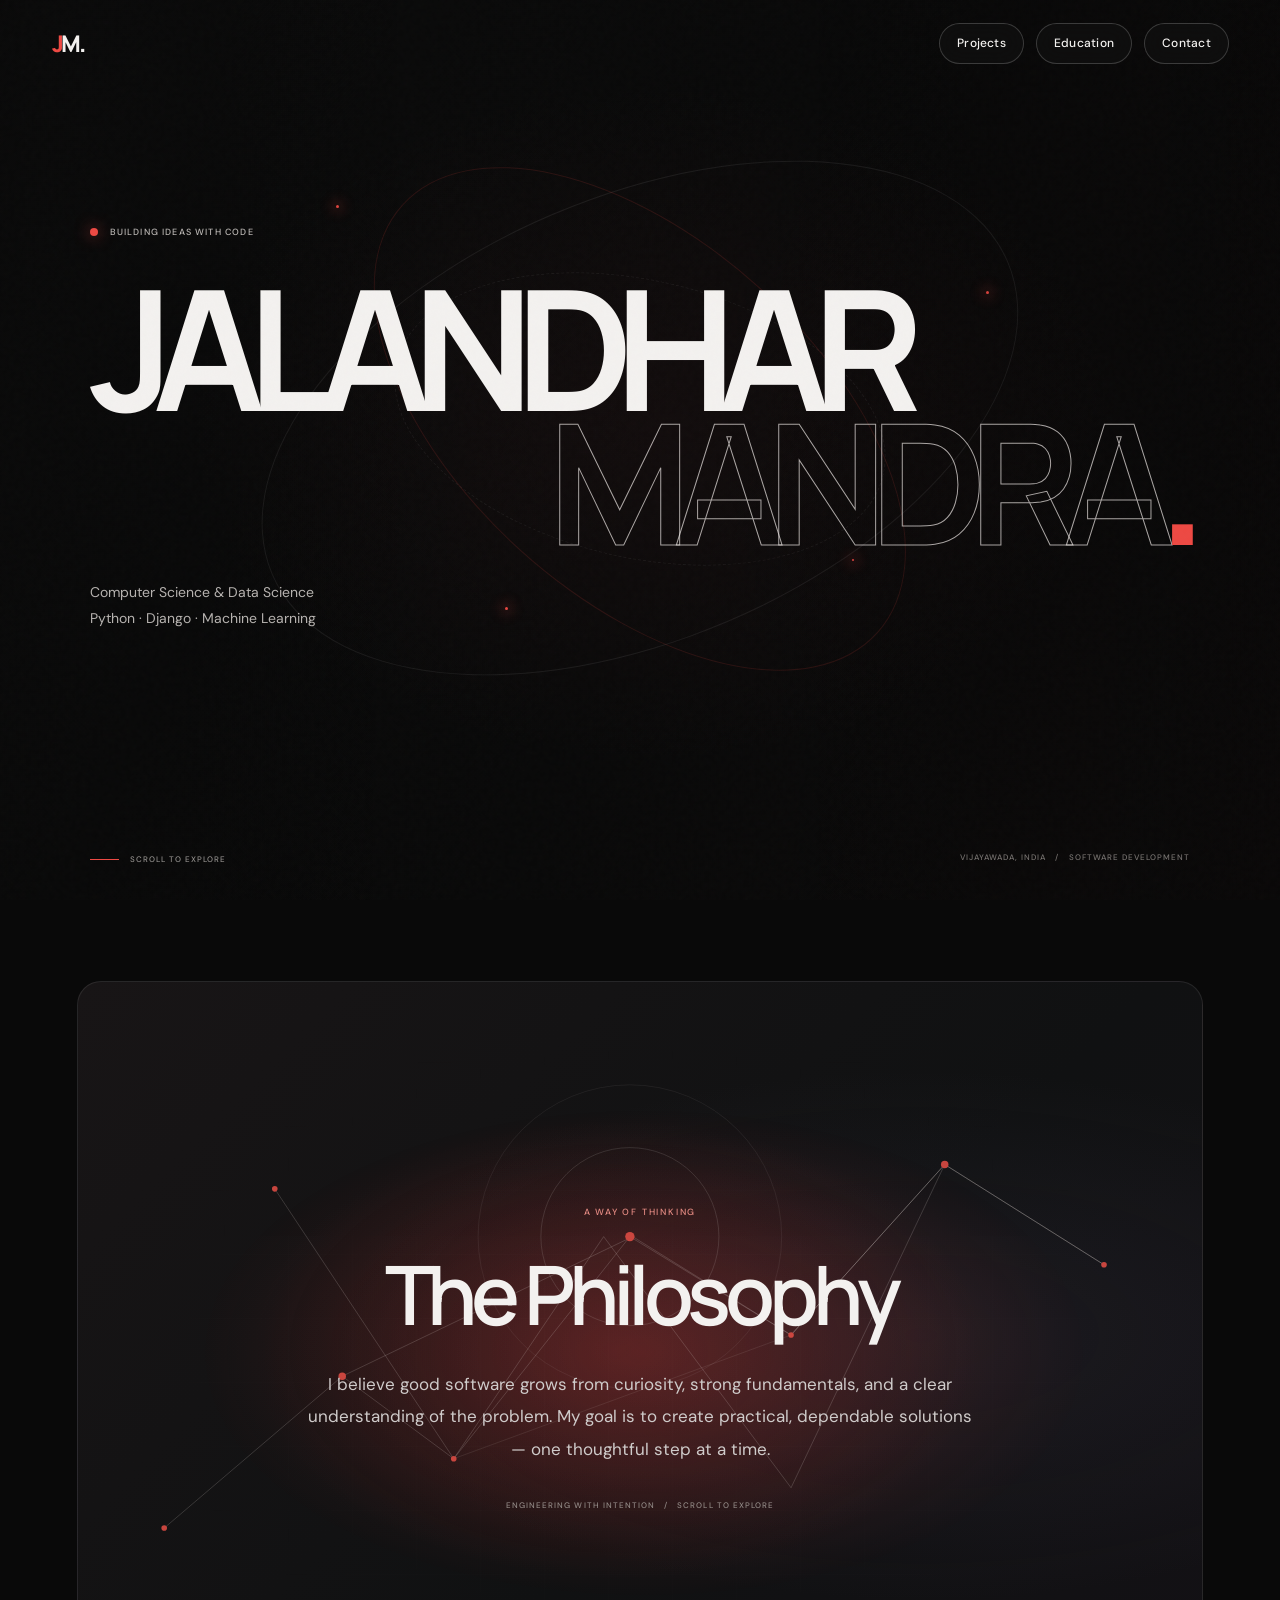
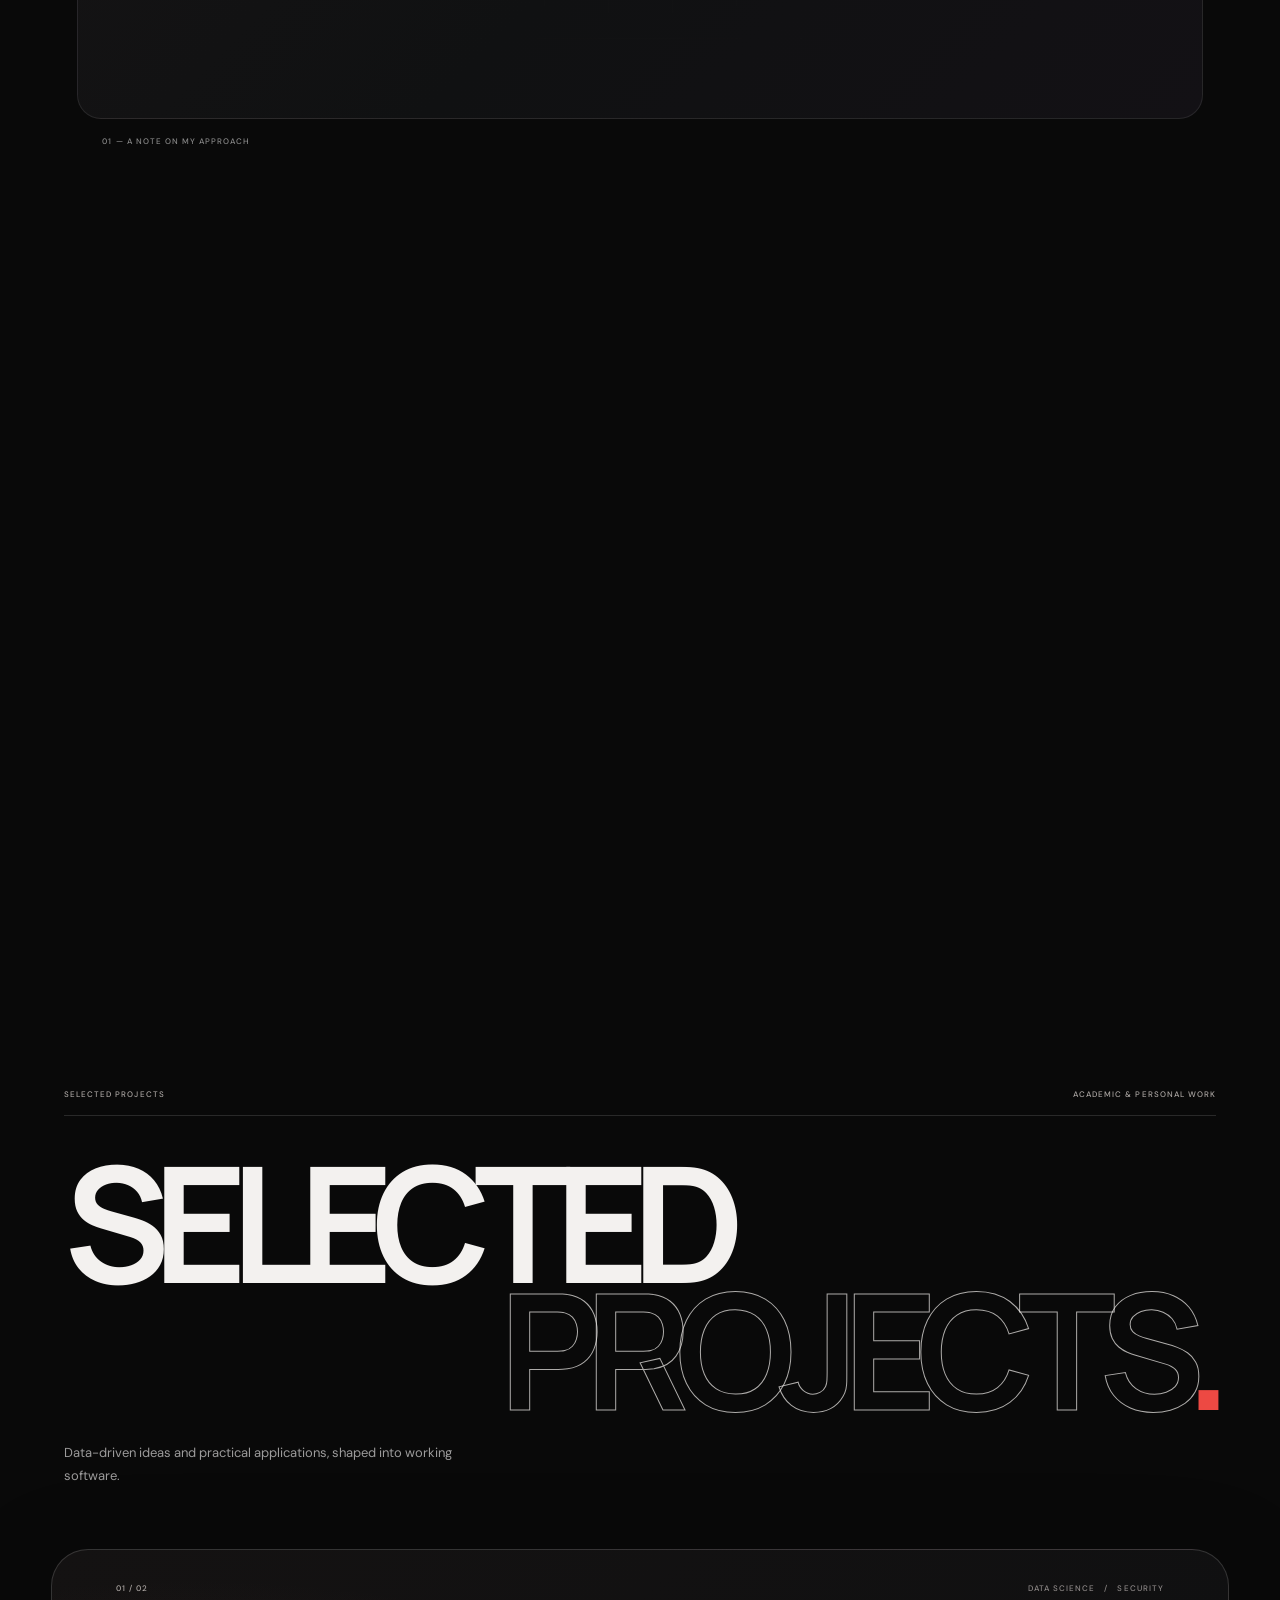
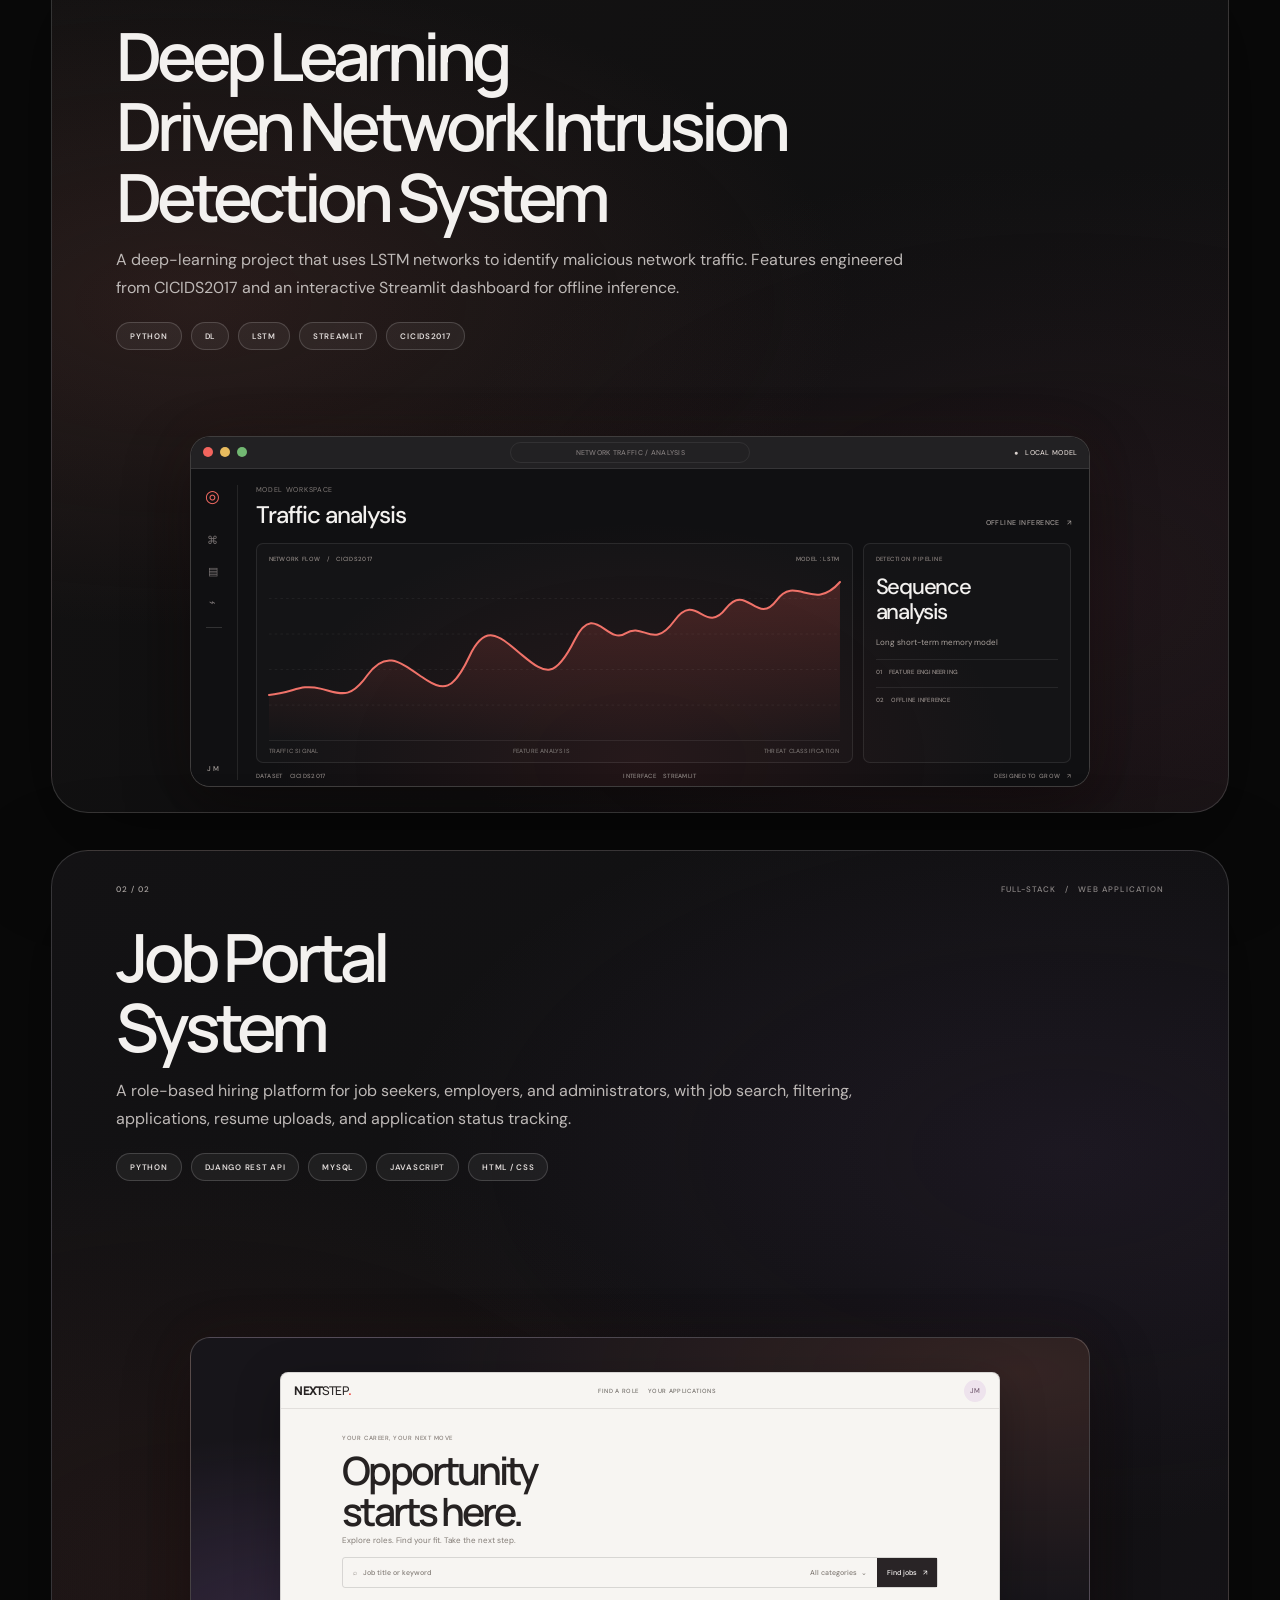
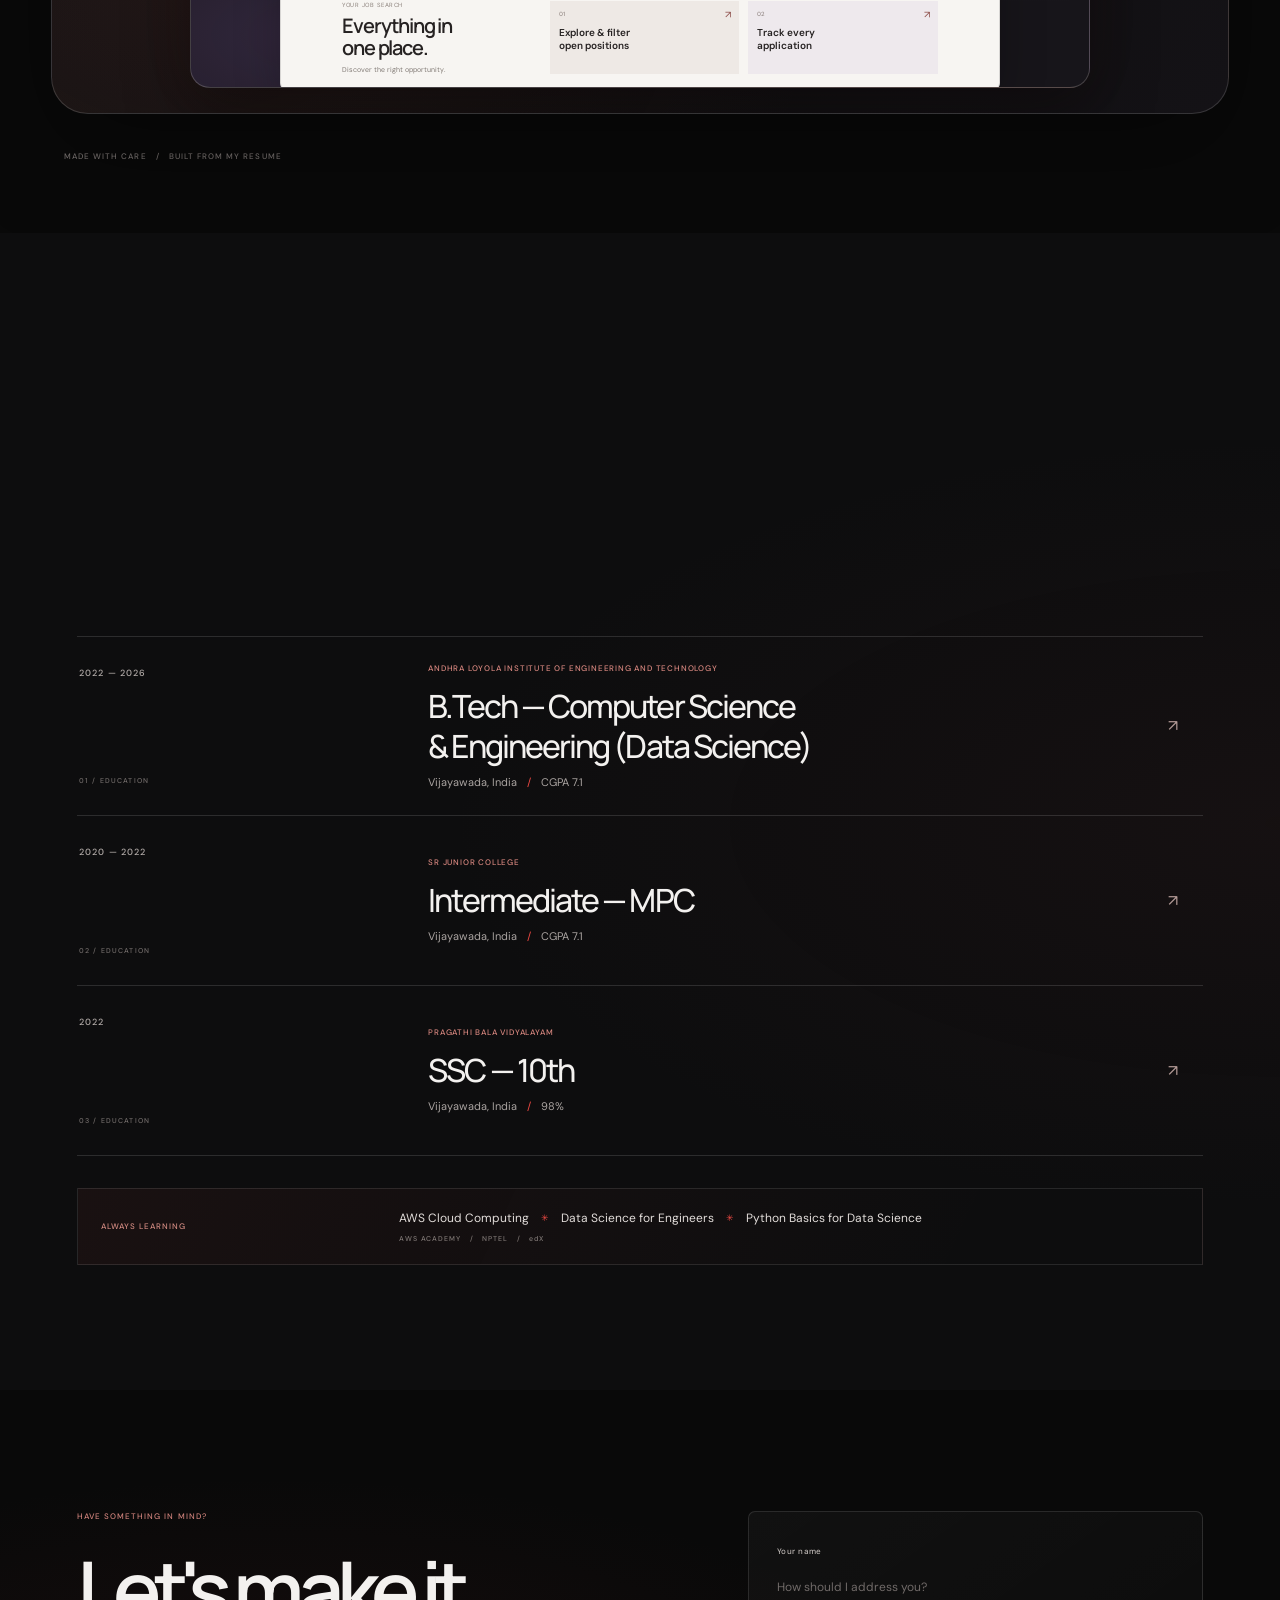
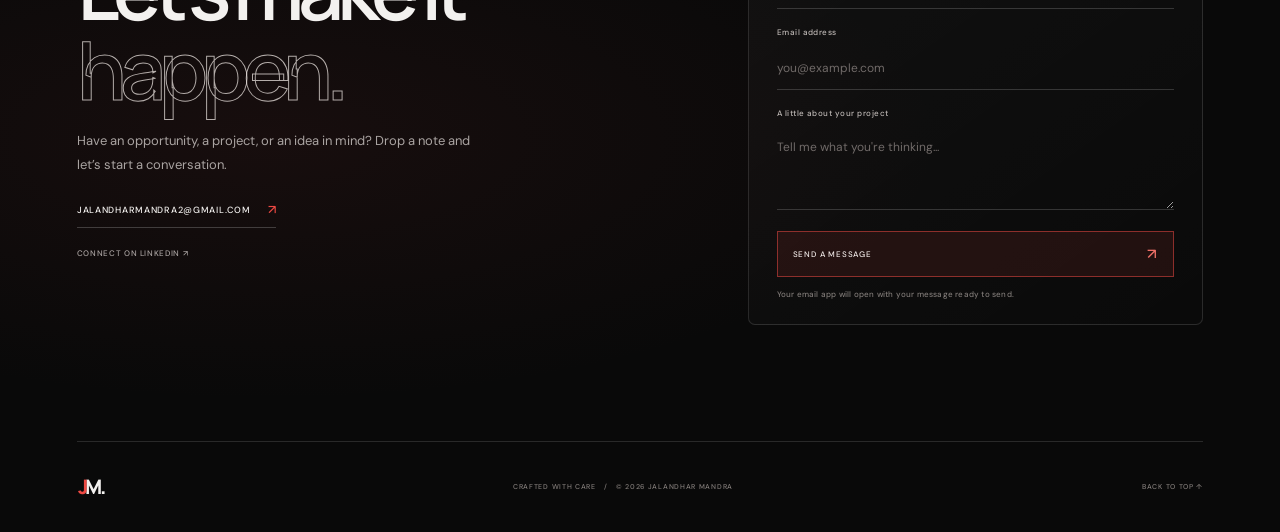
==== commit b1e5af6d: "Remove hero action buttons Co-authored-by: Copilot <223556219+Copilot@users.noreply.github.com>" ====
--- a/index.html
+++ b/index.html
@@ -44,10 +44,6 @@
         <h1 id="hero-title"><span>JALANDHAR</span><span class="hero-surname">MANDRA<span class="hero-period">.</span></span></h1>
         <div class="hero-footer">
           <p>Computer Science &amp; Data Science<br />Python · Django · Machine Learning</p>
-          <div class="hero-actions">
-            <a href="#projects" class="hero-button">Explore my work <span aria-hidden="true">↘</span></a>
-            <a href="#contact" class="hero-talk">Let's talk <span aria-hidden="true">↗</span></a>
-          </div>
         </div>
         <a class="scroll-indicator" href="#philosophy"><span></span> SCROLL TO EXPLORE</a>
         <span class="hero-index">VIJAYAWADA, INDIA &nbsp; / &nbsp; SOFTWARE DEVELOPMENT</span>
--- a/styles.css
+++ b/styles.css
@@ -347,52 +347,6 @@
   line-height: 1.85;
 }
 
-.hero-actions {
-  display: flex;
-  align-items: center;
-  gap: 27px;
-  padding-bottom: 4px;
-}
-
-.hero-button {
-  display: inline-flex;
-  min-height: 45px;
-  align-items: center;
-  gap: 25px;
-  padding: 0 17px;
-  background: #f0eeec;
-  color: #121111;
-  font-size: 11px;
-  font-weight: 600;
-  transition: background 180ms ease, transform 180ms ease;
-}
-
-.hero-button:hover {
-  background: #fff;
-  transform: translateY(-2px);
-}
-
-.hero-button span {
-  font-size: 16px;
-}
-
-.hero-talk {
-  padding-bottom: 5px;
-  border-bottom: 1px solid rgba(255, 255, 255, 0.36);
-  font-size: 11px;
-  transition: color 180ms ease, border-color 180ms ease;
-}
-
-.hero-talk span {
-  margin-left: 9px;
-  color: var(--accent);
-}
-
-.hero-talk:hover {
-  border-color: var(--accent);
-  color: var(--accent);
-}
-
 .scroll-indicator {
   position: absolute;
   bottom: 36px;
@@ -1598,20 +1552,6 @@
     font-size: 12px;
   }
 
-  .hero-actions {
-    gap: 19px;
-  }
-
-  .hero-button {
-    min-height: 42px;
-    gap: 14px;
-    font-size: 10px;
-  }
-
-  .hero-talk {
-    font-size: 10px;
-  }
-
   .scroll-indicator {
     bottom: 27px;
     left: 6vw;
